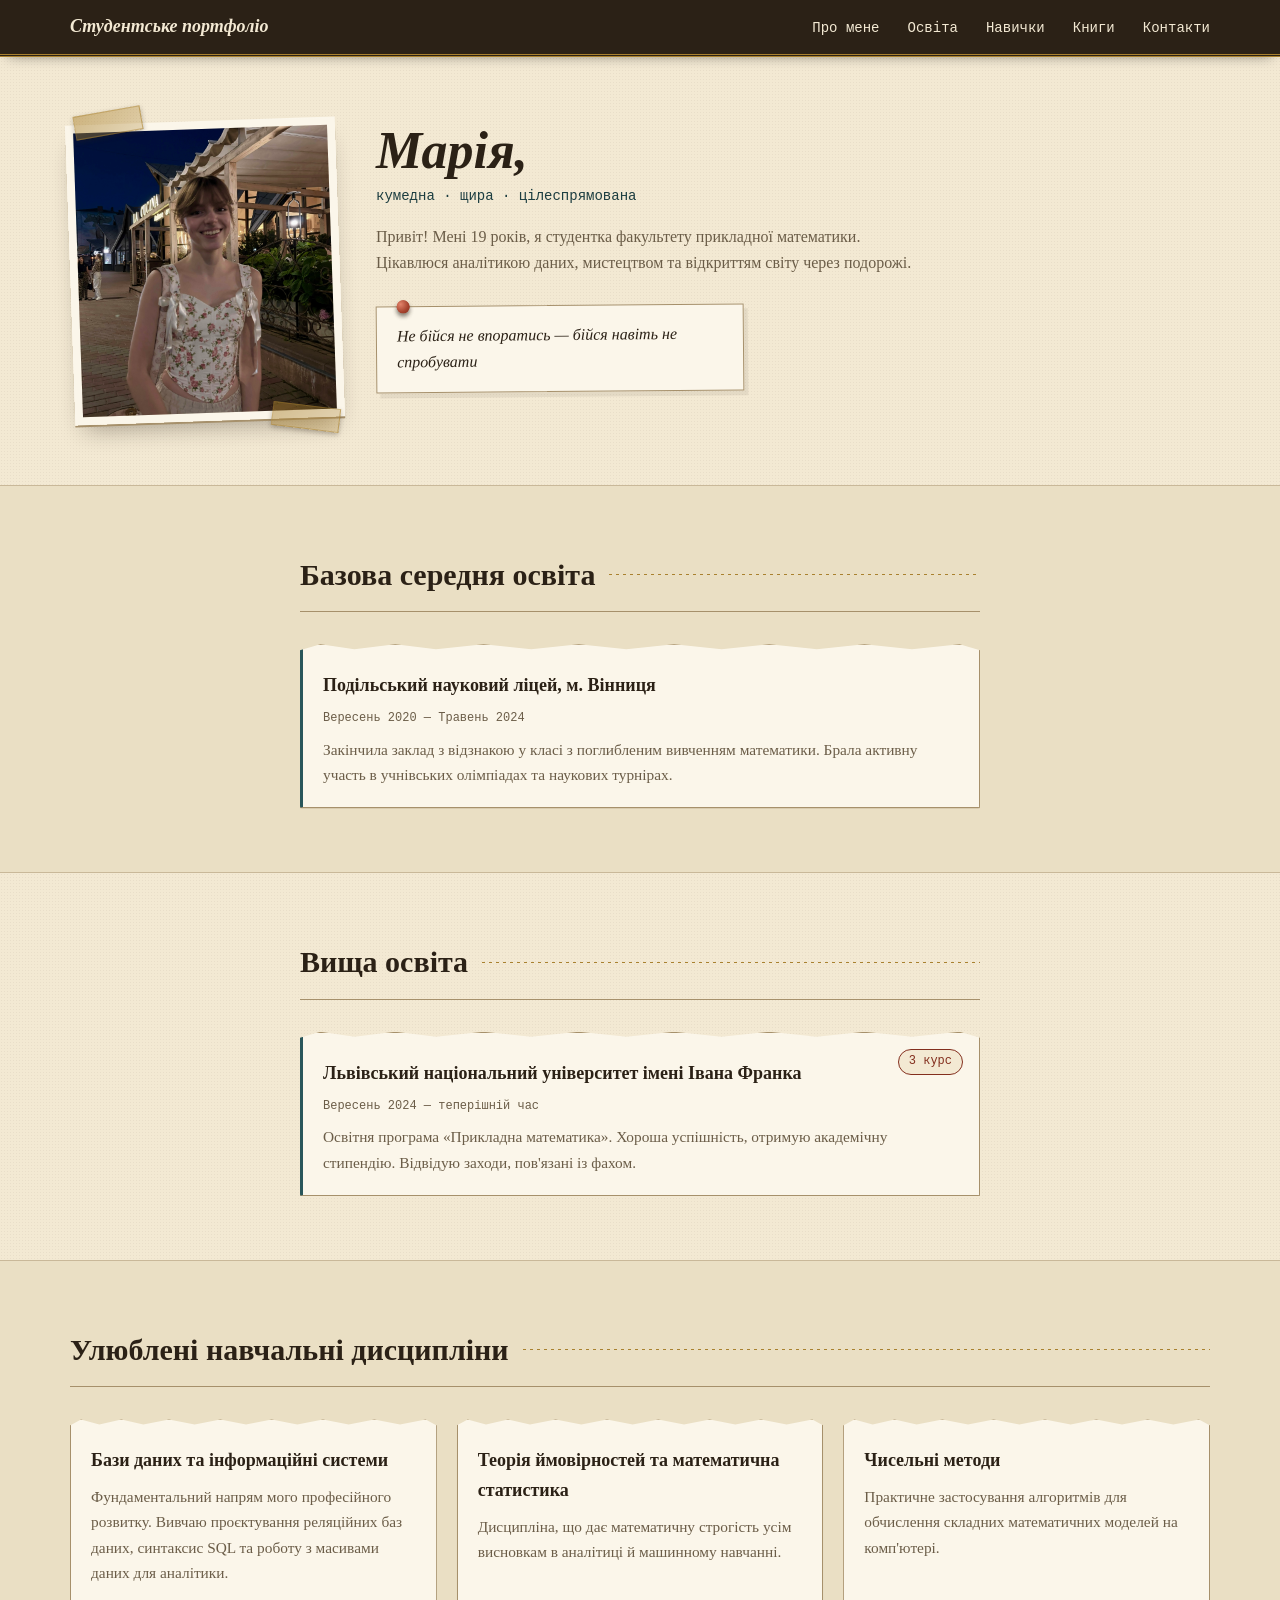
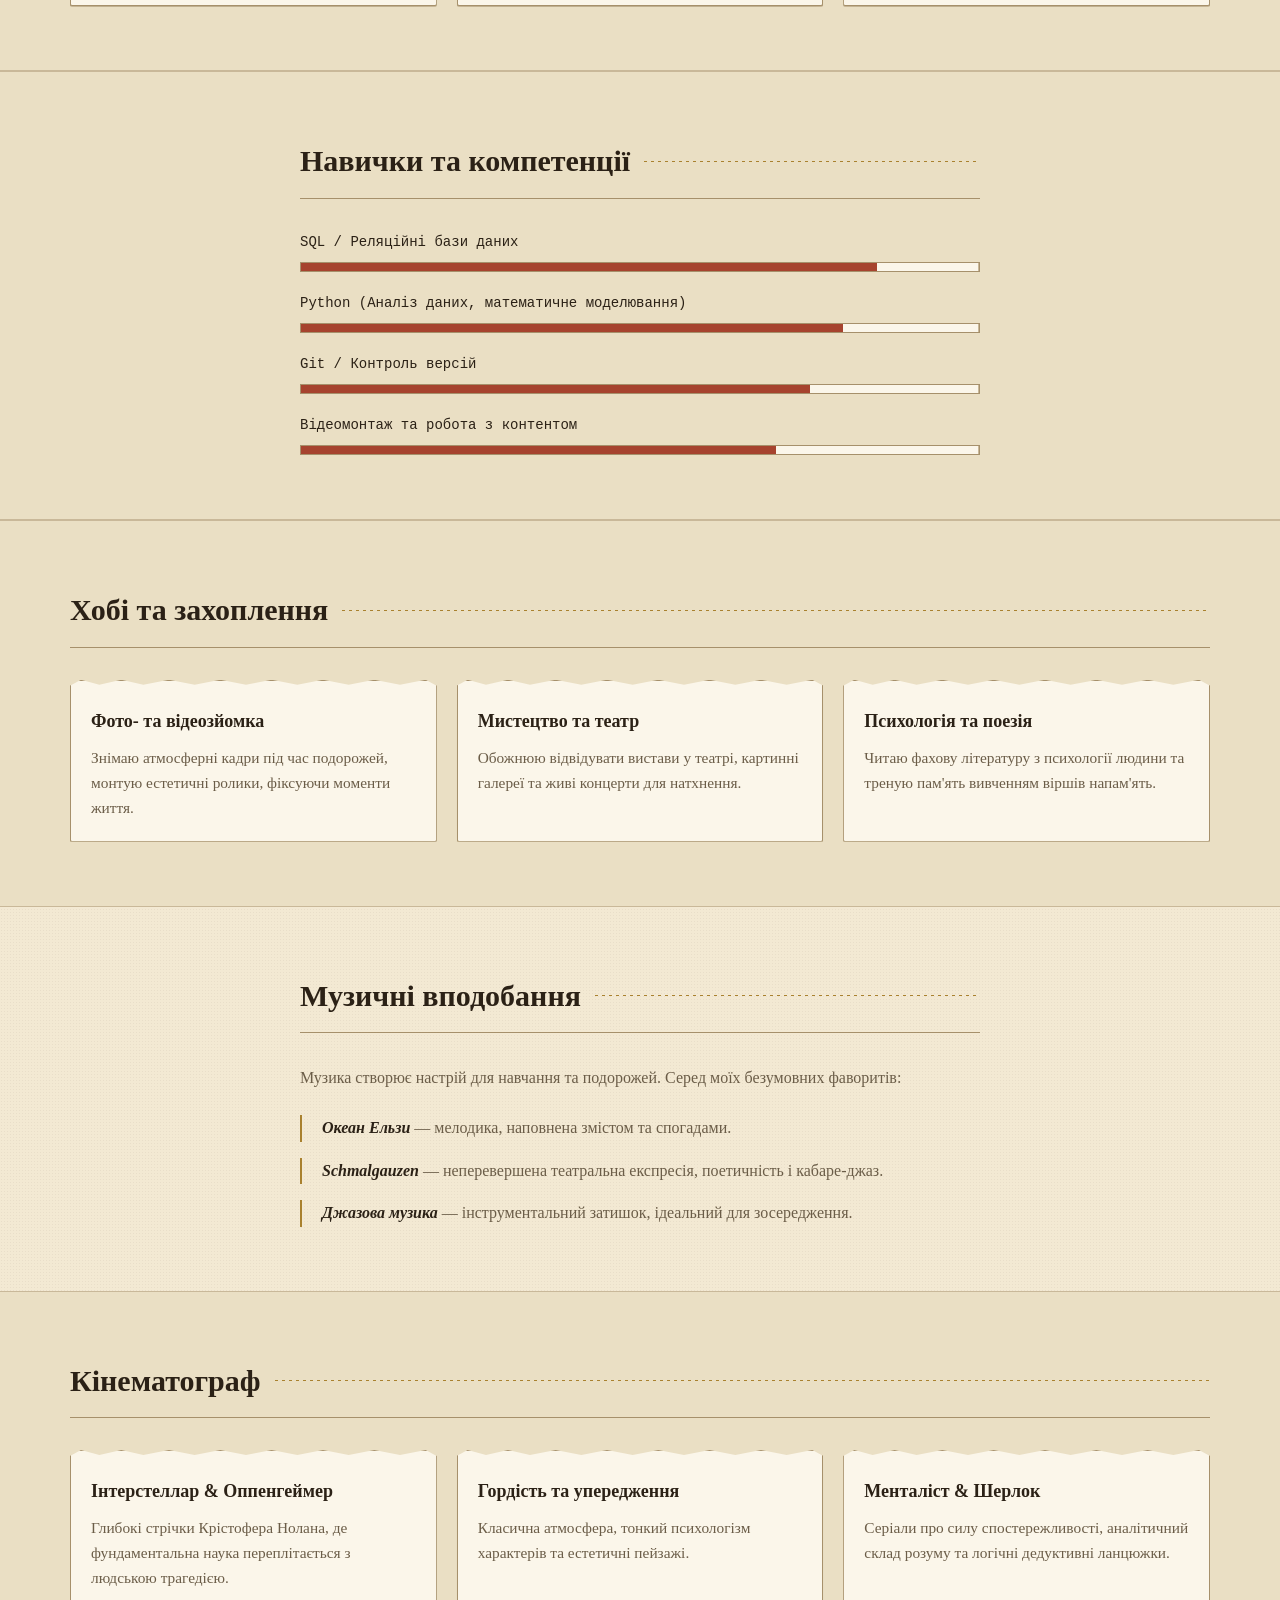
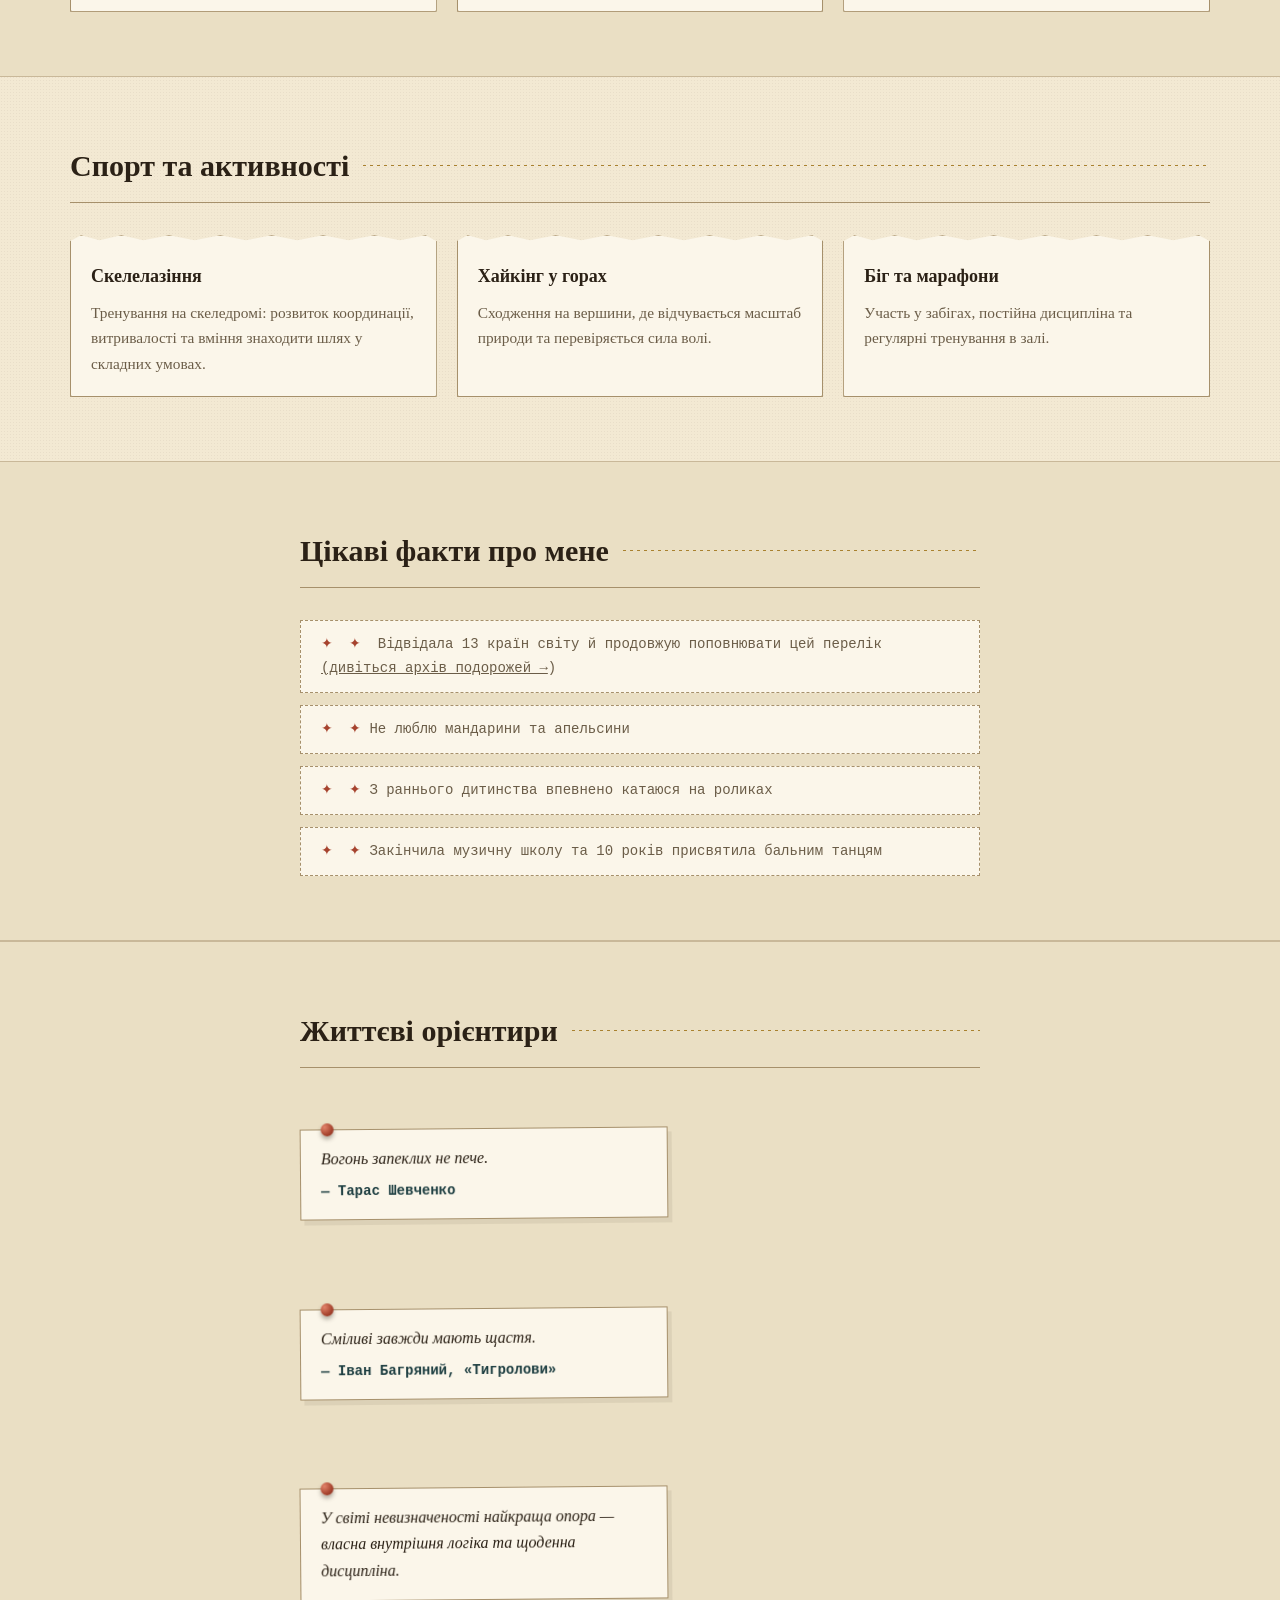
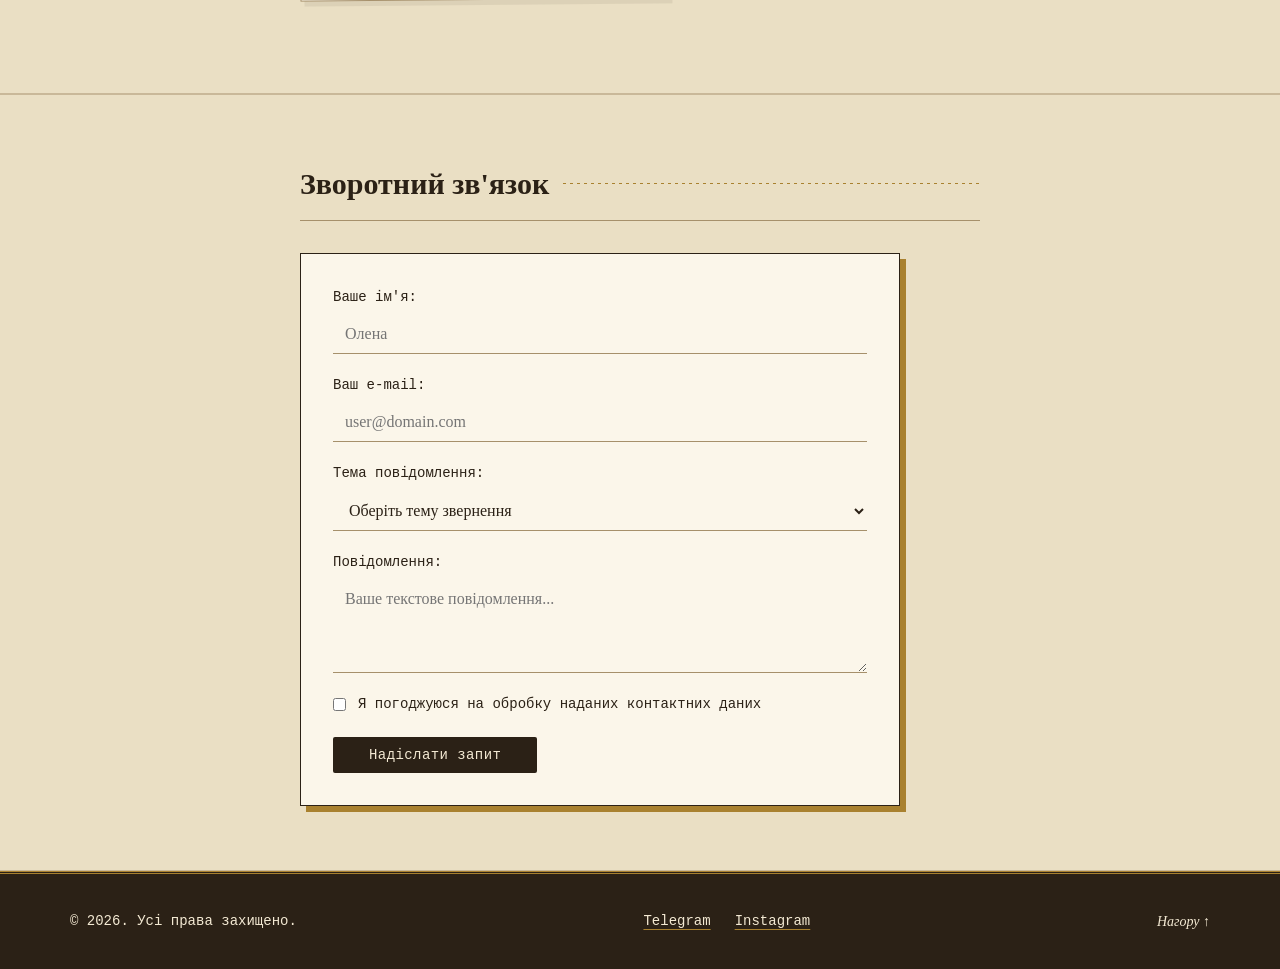
==== index.html @ 454cc8e1 "Creating another part-site of main site" ====
<!DOCTYPE html>
<html lang="uk">
<head>
  <meta charset="UTF-8" />
  <meta name="viewport" content="width=device-width, initial-scale=1.0" />
  <title>Марія — Студентське портфоліо</title>
  <meta
          name="description"
          content="Персональне студентське портфоліо: освіта, навички, захоплення та світогляд. Прикладна математика, аналітика даних, подорожі."
  />

  <link rel="icon" href="img/favicon.ico" type="image/x-icon" />


  <meta property="og:title" content="Марія — Студентське портфоліо" />
  <meta property="og:description" content="Персональне портфоліо: прикладна математика, аналітика даних, досягнення та інтереси." />
  <meta property="og:image" content="https://miarx.github.io/img/IMG_9785.jpg" />
  <meta property="og:type" content="website" />

  <link rel="preconnect" href="https://fonts.googleapis.com" />
  <link rel="preconnect" href="https://fonts.gstatic.com" crossorigin />
  <link
          href="https://fonts.googleapis.com/css2?family=Playfair+Display:ital,wght@0,600;0,700;1,600;1,700&family=PT+Serif:ital,wght@0,400;0,700;1,400&family=PT+Mono&display=swap&subset=cyrillic,latin"
          re="stylesheet"
  />

  <link rel="stylesheet" href="css/style.css" />
</head>
<body>
<a href="#main" class="skip-link">Перейти до основного вмісту</a>

<header class="site-header">
  <div class="wrap">
    <a href="#about" class="brand" aria-label="Головна сторінка">Студентське портфоліо</a>

    <nav class="nav" aria-label="Головна навігація">
      <ul class="nav-list">
        <li><a href="#about" data-nav>Про мене</a></li>
        <li><a href="#education-lyceum" data-nav>Освіта</a></li>
        <li><a href="#skills" data-nav>Навички</a></li>
        <li><a href="books.html">Книги</a></li>
        <li><a href="#contact" data-nav>Контакти</a></li>
      </ul>

      <details class="mobile-menu">
        <summary class="nav-toggle">Зміст ☰</summary>
        <ul class="nav-mobile">
          <li><a href="#about">Про мене</a></li>
          <li><a href="#education-lyceum">Освіта</a></li>
          <li><a href="#skills">Навички</a></li>
          <li><a href="books.html">Книги</a></li>
          <li><a href="travel.html">Подорожі</a></li>
          <li><a href="#contact">Контакти</a></li>
        </ul>
      </details>
    </nav>
  </div>
</header>

<main id="main">
  <section id="about" class="section about">
    <div class="wrap animated-entry">
      <div class="photo-col">
        <div class="photo-frame">
          <span class="tape tape-tl" aria-hidden="true"></span>
          <span class="tape tape-br" aria-hidden="true"></span>
          <picture>
            <source media="(min-width: 1200px)" srcset="img/IMG_9785.jpg" />
            <source media="(min-width: 768px)" srcset="img/IMG_9785.jpg" />
            <img src="img/IMG_9785.jpg" alt="Портретне фото студентки Марії" width="300" height="300" loading="lazy" />
          </picture>
        </div>
      </div>

      <div class="about-body">
        <h1 class="about-name">Марія,</h1>
        <p class="about-sub">кумедна · щира · цілеспрямована</p>
        <p class="about-lede">
          Привіт! Мені 19 років, я студентка факультету прикладної математики. Цікавлюся
          аналітикою даних, мистецтвом та відкриттям світу через подорожі.
        </p>

        <blockquote class="quote">
          <span class="pin" aria-hidden="true"></span>
          <p>Не бійся не впоратись — бійся навіть не спробувати</p>
        </blockquote>

      </div>
    </div>
  </section>

  <section id="education-lyceum" class="section alt">
    <div class="wrap narrow">
      <h2 class="section-title"><span>Базова середня освіта</span></h2>
      <article class="card accent">
        <h3>Подільський науковий ліцей, м. Вінниця</h3>
        <p class="meta">
          <time datetime="2020-09">Вересень 2020</time> — <time datetime="2024-05">Травень 2024</time>
        </p>
        <p class="body">
          Закінчила заклад з відзнакою у класі з поглибленим вивченням математики. Брала
          активну участь в учнівських олімпіадах та наукових турнірах.
        </p>
      </article>
    </div>
  </section>


  <section id="education-university" class="section">
    <div class="wrap narrow">
      <h2 class="section-title"><span>Вища освіта</span></h2>
      <article class="card accent">
        <span class="badge">3 курс</span>
        <h3>Львівський національний університет імені Івана Франка</h3>
        <p class="meta">
          <time datetime="2024-09">Вересень 2024</time> — теперішній час
        </p>
        <p class="body">
          Освітня програма «Прикладна математика». Хороша успішність, отримую
          академічну стипендію. Відвідую заходи, пов'язані із фахом.
        </p>
      </article>
    </div>
  </section>


  <section id="courses" class="section alt">
    <div class="wrap">
      <h2 class="section-title"><span>Улюблені навчальні дисципліни</span></h2>
      <div class="grid three">
        <article class="card">
          <h3>Бази даних та інформаційні системи</h3>
          <p class="body">
            Фундаментальний напрям мого професійного розвитку. Вивчаю проєктування реляційних
            баз даних, синтаксис SQL та роботу з масивами даних для аналітики.
          </p>
        </article>
        <article class="card">
          <h3>Теорія ймовірностей та математична статистика</h3>
          <p class="body">
            Дисципліна, що дає математичну строгість усім висновкам в аналітиці й машинному
            навчанні.
          </p>
        </article>
        <article class="card">
          <h3>Чисельні методи</h3>
          <p class="body">
            Практичне застосування алгоритмів для обчислення складних математичних моделей на
            комп'ютері.
          </p>
        </article>
      </div>
    </div>
  </section>


  <section id="skills" class="section alt">
    <div class="wrap narrow">
      <h2 class="section-title"><span>Навички та компетенції</span></h2>
      <ul class="skills-list">
        <li>
          <div class="skill-label">SQL / Реляційні бази даних</div>
          <div
                  class="skill-track"
                  role="progressbar"
                  aria-valuenow="85"
                  aria-valuemin="0"
                  aria-valuemax="100"
                  aria-label="SQL / Реляційні бази даних"
          >
            <div class="skill-fill skill-85"></div>
          </div>
        </li>

        <li>
          <div class="skill-label">Python (Аналіз даних, математичне моделювання)</div>
          <div
                  class="skill-track"
                  role="progressbar"
                  aria-valuenow="80"
                  aria-valuemin="0"
                  aria-valuemax="100"
                  aria-label="Python"
          >
            <div class="skill-fill skill-80"></div>
          </div>
        </li>

        <li>
          <div class="skill-label">Git / Контроль версій</div>
          <div
                  class="skill-track"
                  role="progressbar"
                  aria-valuenow="75"
                  aria-valuemin="0"
                  aria-valuemax="100"
                  aria-label="Git"
          >
            <div class="skill-fill skill-75"></div>
          </div>
        </li>

        <li>
          <div class="skill-label">Відеомонтаж та робота з контентом</div>
          <div
                  class="skill-track"
                  role="progressbar"
                  aria-valuenow="70"
                  aria-valuemin="0"
                  aria-valuemax="100"
                  aria-label="Відеомонтаж"
          >
            <div class="skill-fill skill-70"></div>
          </div>
        </li>
      </ul>
    </div>
  </section>


  <section id="hobbies" class="section alt">
    <div class="wrap">
      <h2 class="section-title"><span>Хобі та захоплення</span></h2>
      <div class="grid three">
        <article class="card">
          <h3>Фото- та відеозйомка</h3>
          <p class="body">
            Знімаю атмосферні кадри під час подорожей, монтую естетичні ролики, фіксуючи
            моменти життя.
          </p>
        </article>
        <article class="card">
          <h3>Мистецтво та театр</h3>
          <p class="body">
            Обожнюю відвідувати вистави у театрі, картинні галереї та живі концерти для
            натхнення.
          </p>
        </article>
        <article class="card">
          <h3>Психологія та поезія</h3>
          <p class="body">
            Читаю фахову літературу з психології людини та треную пам'ять вивченням віршів
            напам'ять.
          </p>
        </article>
      </div>
    </div>
  </section>


  <section id="music" class="section">
    <div class="wrap narrow">
      <h2 class="section-title"><span>Музичні вподобання</span></h2>
      <p class="lede">
        Музика створює настрій для навчання та подорожей. Серед моїх безумовних фаворитів:
      </p>
      <ul class="music-list">
        <li><strong>Океан Ельзи</strong> — мелодика, наповнена змістом та спогадами.</li>
        <li>
          <strong>Schmalgauzen</strong> — неперевершена театральна експресія, поетичність і
          кабаре-джаз.
        </li>
        <li><strong>Джазова музика</strong> — інструментальний затишок, ідеальний для зосередження.</li>
      </ul>
    </div>
  </section>


  <section id="media" class="section alt">
    <div class="wrap">
      <h2 class="section-title"><span>Кінематограф</span></h2>
      <div class="grid three">
        <article class="card">
          <h3>Інтерстеллар &amp; Оппенгеймер</h3>
          <p class="body">
            Глибокі стрічки Крістофера Нолана, де фундаментальна наука переплітається з
            людською трагедією.
          </p>
        </article>
        <article class="card">
          <h3>Гордість та упередження</h3>
          <p class="body">Класична атмосфера, тонкий психологізм характерів та естетичні пейзажі.</p>
        </article>
        <article class="card">
          <h3>Менталіст &amp; Шерлок</h3>
          <p class="body">
            Серіали про силу спостережливості, аналітичний склад розуму та логічні дедуктивні
            ланцюжки.
          </p>
        </article>
      </div>
    </div>
  </section>


  <section id="sports" class="section">
    <div class="wrap">
      <h2 class="section-title"><span>Спорт та активності</span></h2>
      <div class="grid three">
        <article class="card">
          <h3>Скелелазіння</h3>
          <p class="body">
            Тренування на скеледромі: розвиток координації, витривалості та вміння знаходити
            шлях у складних умовах.
          </p>
        </article>
        <article class="card">
          <h3>Хайкінг у горах</h3>
          <p class="body">
            Сходження на вершини, де відчувається масштаб природи та перевіряється сила волі.
          </p>
        </article>
        <article class="card">
          <h3>Біг та марафони</h3>
          <p class="body">Участь у забігах, постійна дисципліна та регулярні тренування в залі.</p>
        </article>
      </div>
    </div>
  </section>



  <section id="facts" class="section">
    <div class="wrap narrow">
      <h2 class="section-title"><span>Цікаві факти про мене</span></h2>
      <ul class="facts-list">
        <li>
          <span class="mark">✦</span>
          <span>Відвідала 13 країн світу й продовжую поповнювати цей перелік <a href="travel.html" class="link-inline"> <br>
            (дивіться архів подорожей →</a>)</span>
        </li>
        <li><span class="mark">✦</span><span>Не люблю мандарини та апельсини</span></li>
        <li><span class="mark">✦</span><span>З раннього дитинства впевнено катаюся на роликах</span></li>
        <li><span class="mark">✦</span><span>Закінчила музичну школу та 10 років присвятила бальним танцям</span></li>
      </ul>
    </div>
  </section>


  <section id="quotes" class="section alt">
    <div class="wrap narrow">
      <h2 class="section-title"><span>Життєві орієнтири</span></h2>
      <div class="quotes-stack">
        <blockquote class="quote">
          <p>Вогонь запеклих не пече.</p>
          <cite>— Тарас Шевченко</cite>
        </blockquote>
        <blockquote class="quote right">
          <p>Сміливі завжди мають щастя.</p>
          <cite>— Іван Багряний, «Тигролови»</cite>
        </blockquote>
        <blockquote class="quote right">
          <p>У світі невизначеності найкраща опора — власна внутрішня логіка та щоденна дисципліна.</p>
        </blockquote>
      </div>
    </div>
  </section>


  <section id="contact" class="section">
    <div class="wrap narrow">
      <h2 class="section-title"><span>Зворотний зв'язок</span></h2>
      <form class="contact-form" action="#" method="get">
        <div class="field">
          <label for="name">Ваше ім'я:</label>
          <input type="text" id="name" name="name" required minlength="2" pattern="^[A-Za-zА-Яа-яІіЇїЄєҐґ\s'-]+$" placeholder="Олена" />
        </div>

        <div class="field">
          <label for="email">Ваш e-mail:</label>
          <input type="email" id="email" name="email" required placeholder="user@domain.com" />
        </div>

        <div class="field">
          <label for="topic">Тема повідомлення:</label>
          <select id="topic" name="topic" required>
            <option value="" disabled selected>Оберіть тему звернення</option>
            <option value="study">Навчання та проєкти</option>
            <option value="collab">Співпраця / Аналітика</option>
            <option value="other">Інше питання</option>
          </select>
        </div>

        <div class="field">
          <label for="message">Повідомлення:</label>
          <textarea id="message" name="message" rows="4" required minlength="10" placeholder="Ваше текстове повідомлення..."></textarea>
        </div>

        <div class="consent">
          <input type="checkbox" id="consent" name="consent" required />
          <label for="consent">Я погоджуюся на обробку наданих контактних даних</label>
        </div>

        <button type="submit" class="submit-btn">Надіслати запит</button>
      </form>
    </div>
  </section>
</main>

<footer class="site-footer">
  <div class="wrap">
    <p>&copy; 2026. Усі права захищено.</p>
    <ul>
      <li><a href="https://t.me/miarxxx" target="_blank" rel="noopener noreferrer" aria-label="Telegram профіль">Telegram</a></li>
      <li><a href="https://instagram.com" target="_blank" rel="noopener noreferrer" aria-label="Instagram профіль">Instagram</a></li>
    </ul>
    <a href="#about" class="footer-top">Нагору ↑</a>
  </div>
</footer>
</body>
</html>
---- css/style.css ----
:root {
    color-scheme: light;
    --paper: #f3e9d3;
    --paper-alt: #eadfc4;
    --surface: #fbf6ea;
    --ink: #2b2116;
    --ink-muted: #6b5d48;
    --rust: #a6432e;
    --rust-dark: #832f1e;
    --teal: #29565a;
    --teal-dark: #1c3d40;
    --gold: #a9812f;
    --line: #c9b899;
    --line-strong: #a6906b;

    --font-display: 'Playfair Display', Georgia, serif;
    --font-serif: 'PT Serif', Georgia, serif;
    --font-mono: 'PT Mono', 'Courier New', monospace;

    --wrap: 1180px;
    --wrap-narrow: 720px;
}

@media (prefers-color-scheme: dark) {
    :root:not(.light) {
        color-scheme: dark;
        --paper: #221a12;
        --paper-alt: #1a140d;
        --surface: #2b2116;
        --ink: #f1e7d2;
        --ink-muted: #c9b899;
        --rust: #e07856;
        --rust-dark: #f2a184;
        --teal: #5fa3a8;
        --teal-dark: #86c2c6;
        --gold: #d8b86a;
        --line: #4a3d29;
        --line-strong: #6b5a3c;
    }
}


*,
*::before,
*::after {
    box-sizing: border-box;
    margin: 0;
    padding: 0;
}

html {
    scroll-behavior: smooth;
}

body {
    background-color: var(--paper);
    color: var(--ink);
    font-family: var(--font-serif);
    line-height: 1.65;
    -webkit-font-smoothing: antialiased;
    background-image: radial-gradient(rgba(43, 33, 22, 0.05) 0.6px, transparent 0.6px);
    background-size: 3px 3px;
    min-height: 100vh;
    display: flex;
    flex-direction: column;
}

::selection {
    background: var(--gold);
    color: var(--paper);
}

:focus-visible {
    outline: 2px solid var(--teal);
    outline-offset: 3px;
}

a {
    color: inherit;
}

img {
    display: block;
    max-width: 100%;
}

.wrap,
.container {
    width: 100%;
    max-width: var(--wrap);
    margin-inline: auto;
    padding-inline: 20px;
}

.wrap.narrow {
    max-width: var(--wrap-narrow);
}


.skip-link {
    position: absolute;
    left: -9999px;
    top: 16px;
    z-index: 1000;
    background: var(--ink);
    color: var(--paper);
    padding: 8px 20px;
    border-radius: 2px;
    font-family: var(--font-mono);
    font-weight: 700;
}
.skip-link:focus {
    left: 16px;
}


.site-header,
.header {
    position: sticky;
    top: 0;
    z-index: 50;
    border-bottom: 3px double var(--gold);
    background: var(--ink);
    box-shadow: 0 6px 14px -8px rgba(0, 0, 0, 0.5);
}

.site-header .wrap,
.header__inner {
    display: flex;
    align-items: center;
    justify-content: space-between;
    padding-block: 12px;
}

.brand,
.header__logo {
    font-family: var(--font-display);
    font-size: 1.125rem;
    font-weight: 700;
    font-style: italic;
    color: var(--paper);
    text-decoration: none;
    transition: color 0.2s;
}
.brand:hover,
.header__logo:hover {
    color: var(--gold);
}

.nav {
    position: relative;
}

.nav-list,
.nav__list {
    display: none;
    align-items: center;
    gap: 28px;
    list-style: none;
}

.nav-list a,
.nav__link {
    border-bottom: 1px solid transparent;
    padding-bottom: 2px;
    font-family: var(--font-mono);
    font-size: 0.875rem;
    color: var(--paper);
    text-decoration: none;
    transition: color 0.2s, border-color 0.2s;
}
.nav-list a:hover,
.nav-list a:focus,
.nav__link:hover,
.nav__link:focus {
    border-color: var(--gold);
}
.nav-list a.active,
.nav__link--active {
    border-color: var(--gold);
    color: var(--gold);
}

.nav-toggle,
.nav__summary {
    display: inline-block;
    border: 1px solid var(--gold);
    background: transparent;
    color: var(--paper);
    padding: 6px 12px;
    border-radius: 2px;
    font-family: var(--font-mono);
    font-size: 0.875rem;
    cursor: pointer;
    list-style: none;
    transition: background 0.2s, color 0.2s;
}
.nav__summary::-webkit-details-marker {
    display: none;
}
.nav-toggle:hover,
.nav__summary:hover,
.nav-toggle:focus,
.nav__summary:focus {
    background: var(--gold);
    color: var(--ink);
}
.mobile-menu {
    position: relative;
}

.mobile-menu summary {
    cursor: pointer;
}

.mobile-menu summary::-webkit-details-marker {
    display: none;
}

.nav-mobile {
    position: absolute;
    right: 0;
    top: calc(100% + 10px);

    display: flex;
    flex-direction: column;
    gap: 2px;

    min-width: 210px;

    border: 1px solid var(--ink);
    background: var(--surface);

    padding: 12px;

    box-shadow: 4px 4px 0 var(--gold);
    list-style: none;
}

.nav-mobile a {
    display: block;
    padding: 6px 8px;

    font-family: var(--font-mono);
    font-size: 0.875rem;

    color: var(--ink);
    text-decoration: none;

    transition: background 0.2s;
}

.nav-mobile a:hover,
.nav-mobile a:focus {
    background-color: var(--paper-alt);
}
}
.nav-mobile-link {
    display: block;
    padding: 6px 8px;
    font-family: var(--font-mono);
    font-size: 0.875rem;
    color: var(--ink);
    text-decoration: none;
    transition: background 0.2s;
}
.nav-mobile a:hover,
.nav-mobile a:focus,
.nav-mobile-link:hover,
.nav-mobile-link:focus {
    background-color: var(--paper-alt);
}
.nav-mobile a.active,
.nav-mobile-link.active {
    font-weight: 700;
    color: var(--rust-dark);
}

@media (min-width: 1024px) {
    .nav-list {
        display: flex;
    }

    .mobile-menu {
        display: none;
    }
}


main {
    flex: 1;
}

.section {
    scroll-margin-top: 80px;
    padding-block: 48px;
}
@media (min-width: 768px) {
    .section {
        padding-block: 64px;
    }
}

.section.alt,
main > .section:nth-of-type(even) {
    border-block: 1px solid var(--line);
    background: var(--paper-alt);
}

.section-title,
.section__title {
    display: flex;
    align-items: center;
    gap: 12px;
    margin-bottom: 32px;
    padding-bottom: 12px;
    border-bottom: 1px solid var(--line-strong);
    font-family: var(--font-display);
    font-size: 1.5rem;
    font-weight: 600;
    color: var(--ink);
}
@media (min-width: 768px) {
    .section-title,
    .section__title {
        font-size: 1.875rem;
    }
}
.section-title::after,
.section__title::after {
    content: '';
    flex: 1;
    align-self: center;
    height: 3px;
    background: radial-gradient(var(--gold) 1px, transparent 1.4px);
    background-size: 7px 3px;
    background-repeat: repeat-x;
}


.about .wrap,
.about-layout {
    display: flex;
    flex-direction: column;
    align-items: center;
    gap: 28px;
}

@media (min-width: 768px) {
    .about .wrap,
    .about-layout {
        flex-direction: row;
        align-items: center;
        gap: 36px;
    }
}

.animated-entry {
    animation: fadeIn 0.7s ease-out both;
}
@keyframes fadeIn {
    from {
        opacity: 0;
        transform: translateY(10px);
    }
    to {
        opacity: 1;
        transform: translateY(0);
    }
}

.photo-col,
.about-layout__media {
    flex: 0 0 auto;
    display: flex;
    justify-content: center;
    padding: 0;
}

.avatar-img {
    width: 100%;
    max-width: 270px;
    aspect-ratio: 1 / 1;
    object-fit: cover;
    border-radius: 12px;
    border: 2px solid var(--ink);
    box-shadow: 8px 8px 0 var(--gold);
    transition: transform 0.25s ease, box-shadow 0.25s ease;
}

.avatar-img:hover {
    transform: translate(-3px, -3px);
    box-shadow: 12px 12px 0 var(--gold);
}

.photo-frame {
    position: relative;
    display: inline-block;
    width: 100%;
    max-width: 270px;
}
.photo-frame img {
    aspect-ratio: 1 / 1;
    width: 100%;
    object-fit: cover;
    transform: rotate(-2deg);
    border: 8px solid var(--surface);
    box-shadow: 0 2px 0 var(--line-strong), 0 14px 24px -10px rgba(43, 33, 22, 0.4);
}

.tape {
    position: absolute;
    z-index: 10;
    height: 24px;
    width: 68px;
    border: 1px solid rgba(169, 129, 47, 0.45);
    background: linear-gradient(135deg, rgba(169, 129, 47, 0.5), rgba(169, 129, 47, 0.28));
    box-shadow: 0 2px 5px rgba(43, 33, 22, 0.3);
}
.tape-tl {
    top: -10px;
    left: 4px;
    transform: rotate(-10deg);
}
.tape-br {
    bottom: -8px;
    right: 0;
    transform: rotate(7deg);
}

.stamp {
    position: absolute;
    bottom: -20px;
    right: -20px;
    z-index: 20;
    display: flex;
    align-items: center;
    justify-content: center;
    height: 78px;
    width: 78px;
    transform: rotate(9deg);
    border: 2px dashed var(--rust);
    border-radius: 50%;
    background: var(--paper);
    padding: 6px;
    text-align: center;
    font-family: var(--font-mono);
    font-size: 0.62rem;
    line-height: 1.2;
    color: var(--rust-dark);
}

.about-body,
.about-layout__content {
    flex: 1;
}

.dossier-tag {
    display: inline-block;
    margin-bottom: 12px;
    border: 1px solid var(--line-strong);
    background: var(--surface);
    padding: 2px 10px;
    font-family: var(--font-mono);
    font-size: 0.75rem;
    color: var(--ink-muted);
}

.about-name,
.about-layout__content h1 {
    margin-bottom: 6px;
    font-family: var(--font-display);
    font-size: 2.25rem;
    font-weight: 700;
    font-style: italic;
    line-height: 1.1;
    color: var(--ink);
}
@media (min-width: 768px) {
    .about-name,
    .about-layout__content h1 {
        font-size: 3.25rem;
    }
}

.about-sub {
    margin-bottom: 16px;
    font-family: var(--font-mono);
    font-size: 0.875rem;
    color: var(--teal-dark);
}

.about-lede,
.about-layout__content p {
    max-width: 68ch;
    color: var(--ink-muted);
}

/* Цитата */
.quote {
    position: relative;
    max-width: 46ch;
    margin-block: 28px;
    transform: rotate(-0.5deg);
    border: 1px solid var(--line-strong);
    background: var(--surface);
    padding: 16px 20px;
    font-style: italic;
    box-shadow: 4px 5px 0 rgba(43, 33, 22, 0.07);
}
.quote p {
    font-weight: 500;
    color: var(--ink);
}
.quote cite {
    display: block;
    margin-top: 8px;
    font-family: var(--font-mono);
    font-size: 0.875rem;
    font-style: normal;
    font-weight: 600;
    color: var(--teal-dark);
}

.quote .pin,
.quote::before {
    content: "";
    position: absolute;
    top: -7px;
    left: 20px;
    z-index: 10;
    height: 13px;
    width: 13px;
    border-radius: 50%;
    background: radial-gradient(circle at 30% 30%, #e2836a, var(--rust) 60%, var(--rust-dark));
    box-shadow: 0 3px 4px rgba(43, 33, 22, 0.35);
}

.contacts,
.contacts-compact {
    margin-top: 20px;
    display: flex;
    flex-direction: column;
    gap: 6px;
    border-top: 1px solid var(--line);
    padding-top: 14px;
    font-family: var(--font-mono);
    font-size: 0.875rem;
    font-style: normal;
    color: var(--ink-muted);
}
.contacts a,
.contacts-compact a {
    color: var(--teal-dark);
    text-decoration: none;
}
.contacts a:hover,
.contacts a:focus,
.contacts-compact a:hover,
.contacts-compact a:focus {
    text-decoration: underline;
}


.grid,
.card-grid {
    display: grid;
    grid-template-columns: 1fr;
    gap: 20px;
}
@media (min-width: 768px) {
    .grid,
    .card-grid {
        grid-template-columns: repeat(2, 1fr);
    }
}
@media (min-width: 1024px) {
    .grid.three,
    .card-grid {
        grid-template-columns: repeat(3, 1fr);
    }
}

.card {
    position: relative;
    border-radius: 2px;
    border: 1px solid var(--line-strong);
    background: var(--surface);
    padding: 20px;
    padding-top: 26px;
    box-shadow: 0 1px 0 var(--line-strong), 0 10px 18px -12px rgba(43, 33, 22, 0.35);
    transition: transform 0.3s;
    clip-path: polygon(
            0 6px, 3% 0, 8% 5px, 14% 0, 20% 5px, 27% 0, 34% 5px, 41% 0, 48% 5px,
            55% 0, 62% 5px, 69% 0, 76% 5px, 83% 0, 90% 5px, 97% 0, 100% 6px,
            100% 100%, 0 100%
    );
}
.card:hover {
    transform: translateY(-4px);
}
.card.accent,
#education-lyceum .card,
#education-university .card {
    border-left: 3px solid var(--teal);
}
.card h3 {
    margin-bottom: 8px;
    font-family: var(--font-display);
    font-size: 1.125rem;
    font-weight: 700;
    color: var(--ink);
}
.card .meta {
    margin-bottom: 8px;
    font-family: var(--font-mono);
    font-size: 0.75rem;
    color: var(--ink-muted);
}
.card p.body,
.card p {
    font-size: 0.96rem;
    color: var(--ink-muted);
}
.card .badge,
.card__badge {
    position: absolute;
    right: 16px;
    top: 16px;
    border: 1px solid var(--rust-dark);
    border-radius: 999px;
    background: var(--paper);
    padding: 2px 10px;
    font-family: var(--font-mono);
    font-size: 0.75rem;
    color: var(--rust-dark);
}


.table {
    width: 100%;
    border-collapse: collapse;
    text-align: left;
    font-size: 0.95rem;
}

.table caption {
    padding: 10px;
    font-family: var(--font-mono);
    font-size: 0.85rem;
    color: var(--ink-muted);
}

.table th,
.table td {
    padding: 10px 14px;
    border-bottom: 1px solid var(--line);
}

.table thead th {
    background: var(--ink);
    color: var(--paper);
    font-family: var(--font-mono);
    font-weight: 600;
    font-size: 0.85rem;
}

.table tbody tr:hover {
    background-color: var(--paper-alt);
}

.lede {
    margin-bottom: 24px;
    color: var(--ink-muted);
}
.music-list,
#music ul {
    display: flex;
    flex-direction: column;
    gap: 16px;
    list-style: none;
}
.music-list li,
#music li {
    border-left: 2px solid var(--gold);
    padding-left: 20px;
    color: var(--ink-muted);
}
.music-list strong,
#music strong {
    font-family: var(--font-display);
    font-style: italic;
    color: var(--ink);
}

.skills-list,
.skill-list {
    display: flex;
    flex-direction: column;
    gap: 20px;
    list-style: none;
}
.skill-label,
.skill-list__label {
    font-family: var(--font-mono);
    font-size: 0.875rem;
    color: var(--ink);
}
.skill-track,
.skill-list__bar {
    position: relative;
    margin-top: 8px;
    height: 10px;
    overflow: hidden;
    border: 1px solid var(--line-strong);
    background-color: var(--surface);
    background-image: repeating-linear-gradient(
            90deg,
            transparent,
            transparent 9.9%,
            var(--line) 9.9%,
            var(--line) 10%
    );
}
.skill-fill,
.skill-list__progress {
    height: 100%;
    background: var(--rust);
}

.skill-85 {
    width: 85%;
}

.skill-80 {
    width: 80%;
}

.skill-75 {
    width: 75%;
}

.skill-70 {
    width: 70%;
}

.facts-list,
#facts ul {
    display: flex;
    flex-direction: column;
    gap: 12px;
    list-style: none;
}
.facts-list li,
#facts li {
    border: 1px dashed var(--line-strong);
    background: var(--surface);
    padding: 12px 20px;
    font-family: var(--font-mono);
    font-size: 0.875rem;
    color: var(--ink-muted);
}
.facts-list .mark,
#facts li::before {
    content: "✦ ";
    margin-right: 8px;
    color: var(--rust);
}


.quotes-stack {
    display: flex;
    flex-direction: column;
    gap: 32px;
}
#quotes cite {
    color: var(--teal-dark);
    font-weight: 600;
}


.contact-form,
.form {
    display: flex;
    flex-direction: column;
    gap: 20px;
    max-width: 600px;
    border: 1px solid var(--ink);
    background: var(--surface);
    padding: 32px;
    box-shadow: 6px 6px 0 var(--gold);
}
.field,
.form__group {
    display: flex;
    flex-direction: column;
    gap: 6px;
}
.field label,
.form__group label {
    font-family: var(--font-mono);
    font-size: 0.875rem;
    color: var(--ink);
}
.field input,
.field select,
.field textarea,
.form__input,
.form__select,
.form__textarea {
    border: 0;
    border-bottom: 1.5px solid var(--line-strong);
    background: transparent;
    padding: 10px 12px;
    font-family: var(--font-serif);
    font-size: 1rem;
    color: var(--ink);
    outline: none;
    transition: border-color 0.2s;
}
.field textarea,
.form__textarea {
    resize: vertical;
}
.field input:focus,
.field select:focus,
.field textarea:focus,
.form__input:focus,
.form__select:focus,
.form__textarea:focus {
    border-color: var(--rust);
}
.consent,
.form__checkbox {
    display: flex;
    align-items: center;
    gap: 12px;
}
.consent input,
.form__checkbox input {
    accent-color: var(--rust);
}
.consent label,
.form__checkbox label {
    font-family: var(--font-mono);
    font-size: 0.875rem;
    color: var(--ink);
}
.submit-btn,
.form__button {
    align-self: flex-start;
    border: 0;
    border-radius: 2px;
    background: var(--ink);
    color: var(--paper);
    padding: 10px 36px;
    font-family: var(--font-mono);
    font-size: 0.875rem;
    letter-spacing: 0.03em;
    cursor: pointer;
    transition: background 0.2s, transform 0.2s;
}
.submit-btn:hover,
.submit-btn:focus,
.form__button:hover,
.form__button:focus {
    transform: translateY(-1px);
    background: var(--rust-dark);
}
.form-status {
    border: 1px solid var(--teal);
    background: var(--paper);
    padding: 10px 16px;
    font-family: var(--font-mono);
    font-size: 0.875rem;
    color: var(--teal-dark);
}
.form-status[hidden] {
    display: none;
}


.site-footer,
.footer {
    margin-top: auto;
    border-top: 3px double var(--gold);
    background: var(--ink);
    color: var(--paper);
    padding-block: 36px;
}
.site-footer .wrap,
.footer__inner {
    display: flex;
    flex-direction: column;
    align-items: center;
    gap: 12px;
    text-align: center;
    font-family: var(--font-mono);
    font-size: 0.875rem;
}
@media (min-width: 768px) {
    .site-footer .wrap,
    .footer__inner {
        flex-direction: row;
        justify-content: space-between;
    }
}
.site-footer ul,
.footer__socials {
    display: flex;
    gap: 24px;
    list-style: none;
}
.site-footer a,
.footer a {
    color: var(--paper);
}
.site-footer ul a,
.footer__socials a {
    text-decoration: underline;
    text-decoration-color: var(--gold);
    text-underline-offset: 4px;
}
.footer-top,
.footer__to-top {
    font-family: var(--font-display);
    font-style: italic;
    text-decoration: none;
}

@media (prefers-reduced-motion: reduce) {
    * {
        animation: none;
        transition: none;
        scroll-behavior: auto;
    }
}

/* ---------- Галерея подорожей (figure / figcaption) ---------- */
.gallery-card {
    padding: 12px;
    display: flex;
    flex-direction: column;
    gap: 12px;
    clip-path: none; /* вимикаємо рваний край для фотокарток */
}

.gallery-card picture,
.gallery-card img {
    width: 100%;
    aspect-ratio: 4 / 3;
    object-fit: cover;
    border: 1px solid var(--line-strong);
    background-color: var(--paper-alt);
}

.gallery-caption {
    display: flex;
    flex-direction: column;
    gap: 4px;
}

.gallery-caption strong {
    font-family: var(--font-display);
    font-size: 1.125rem;
    color: var(--ink);
}

.gallery-caption .meta {
    font-family: var(--font-mono);
    font-size: 0.75rem;
    color: var(--teal-dark);
}

.gallery-caption .body {
    font-size: 0.9rem;
    color: var(--ink-muted);
}
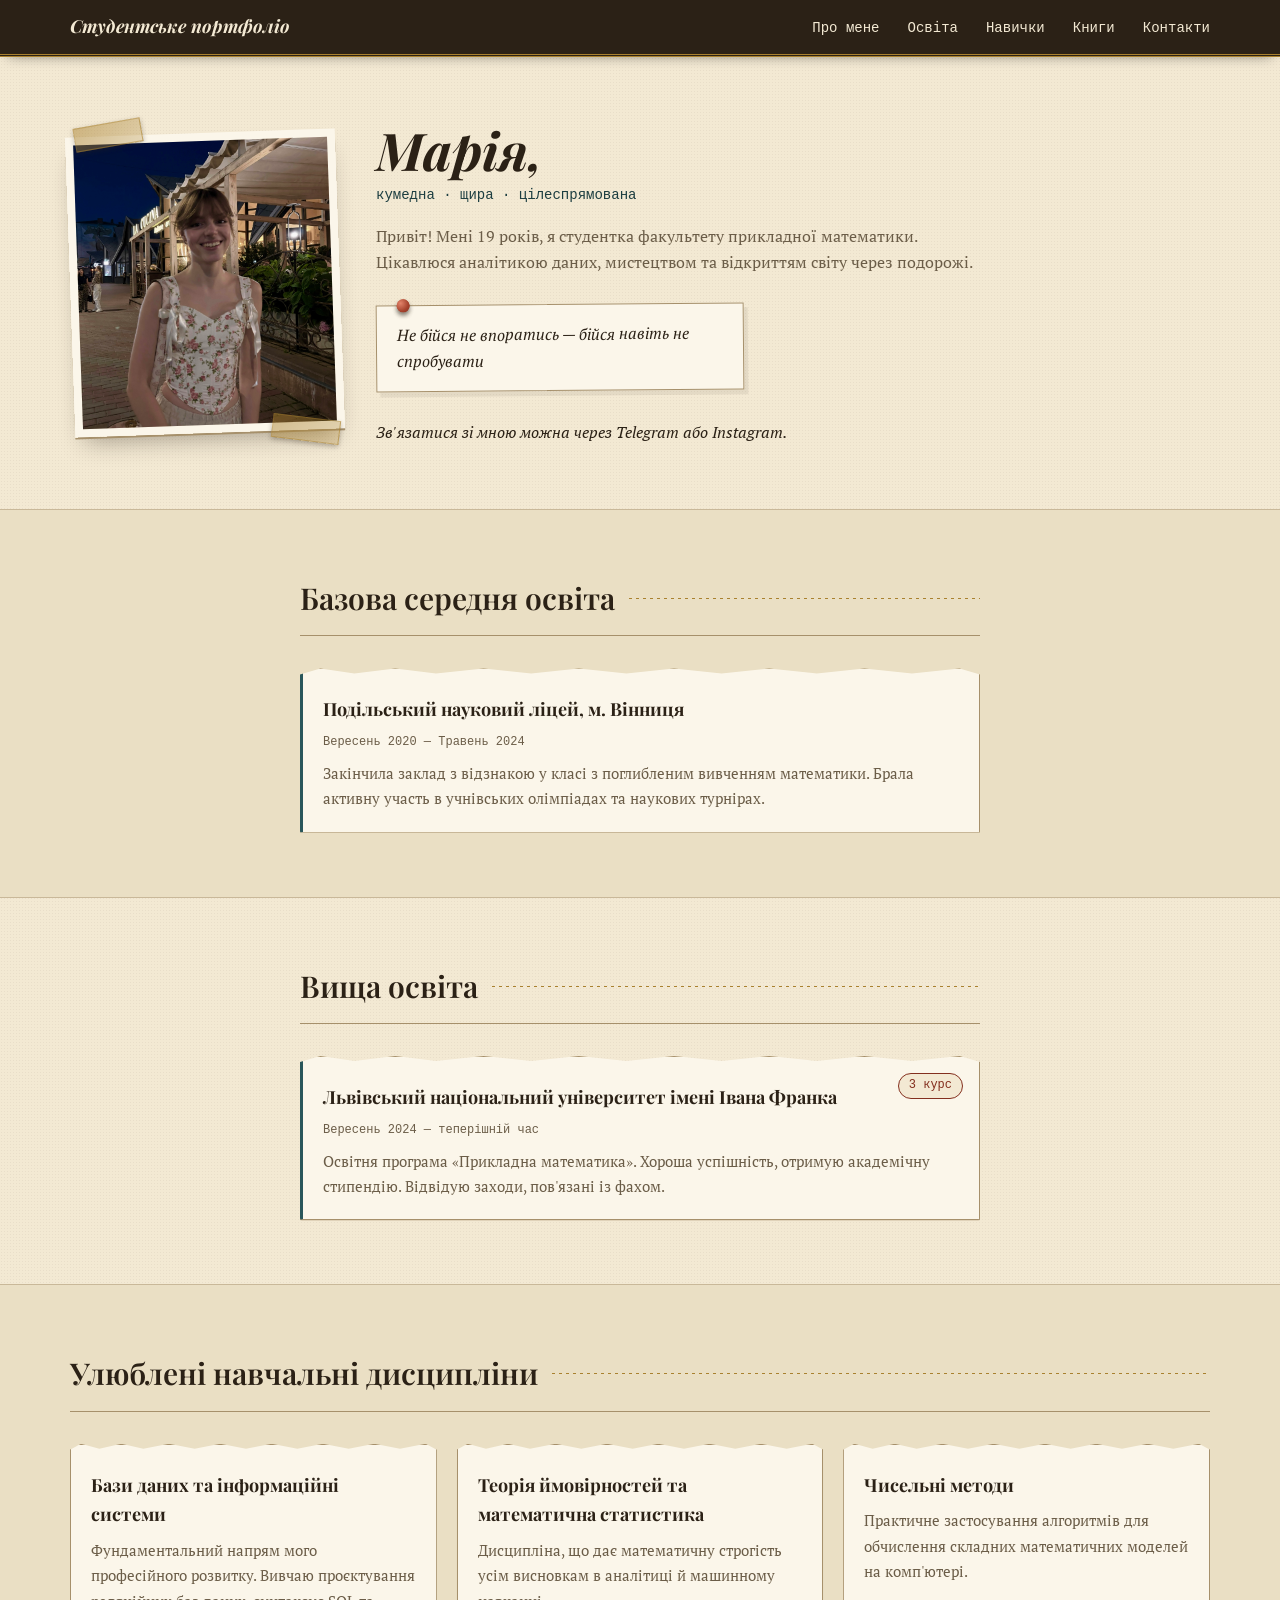
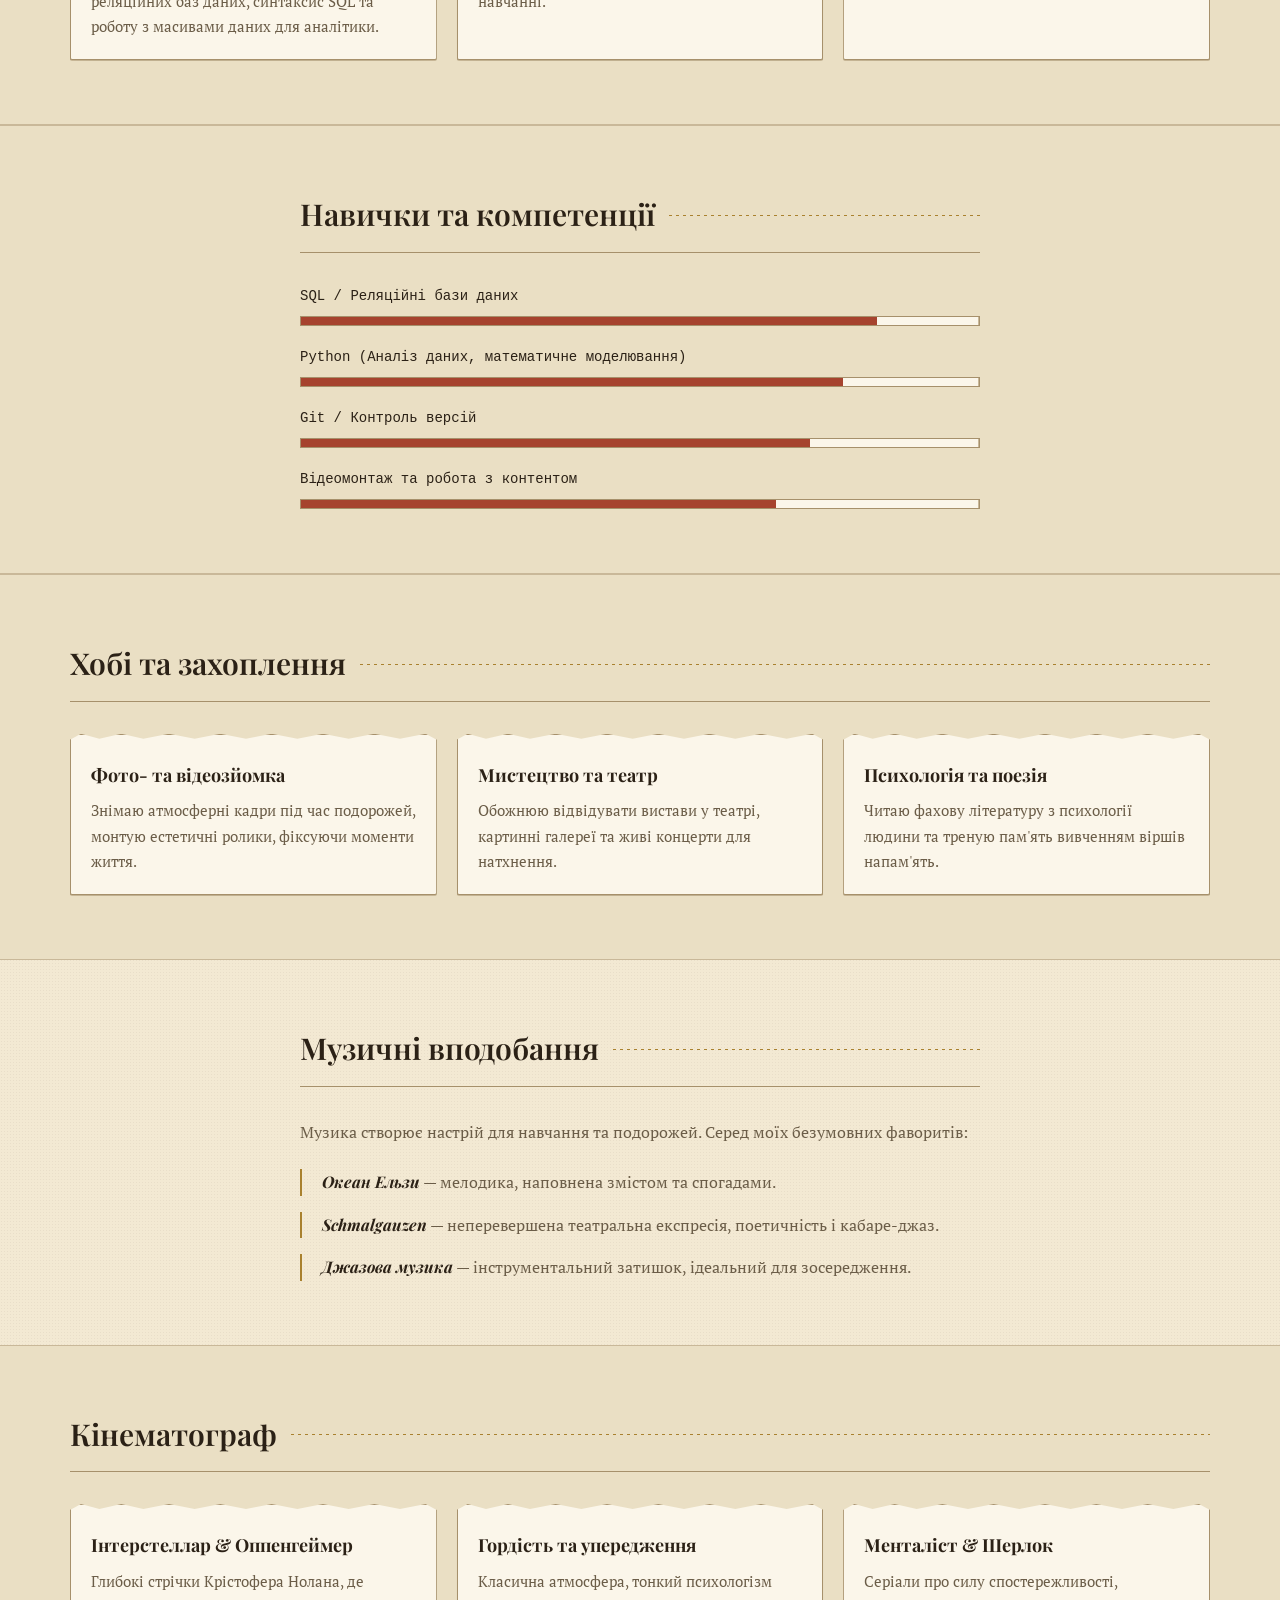
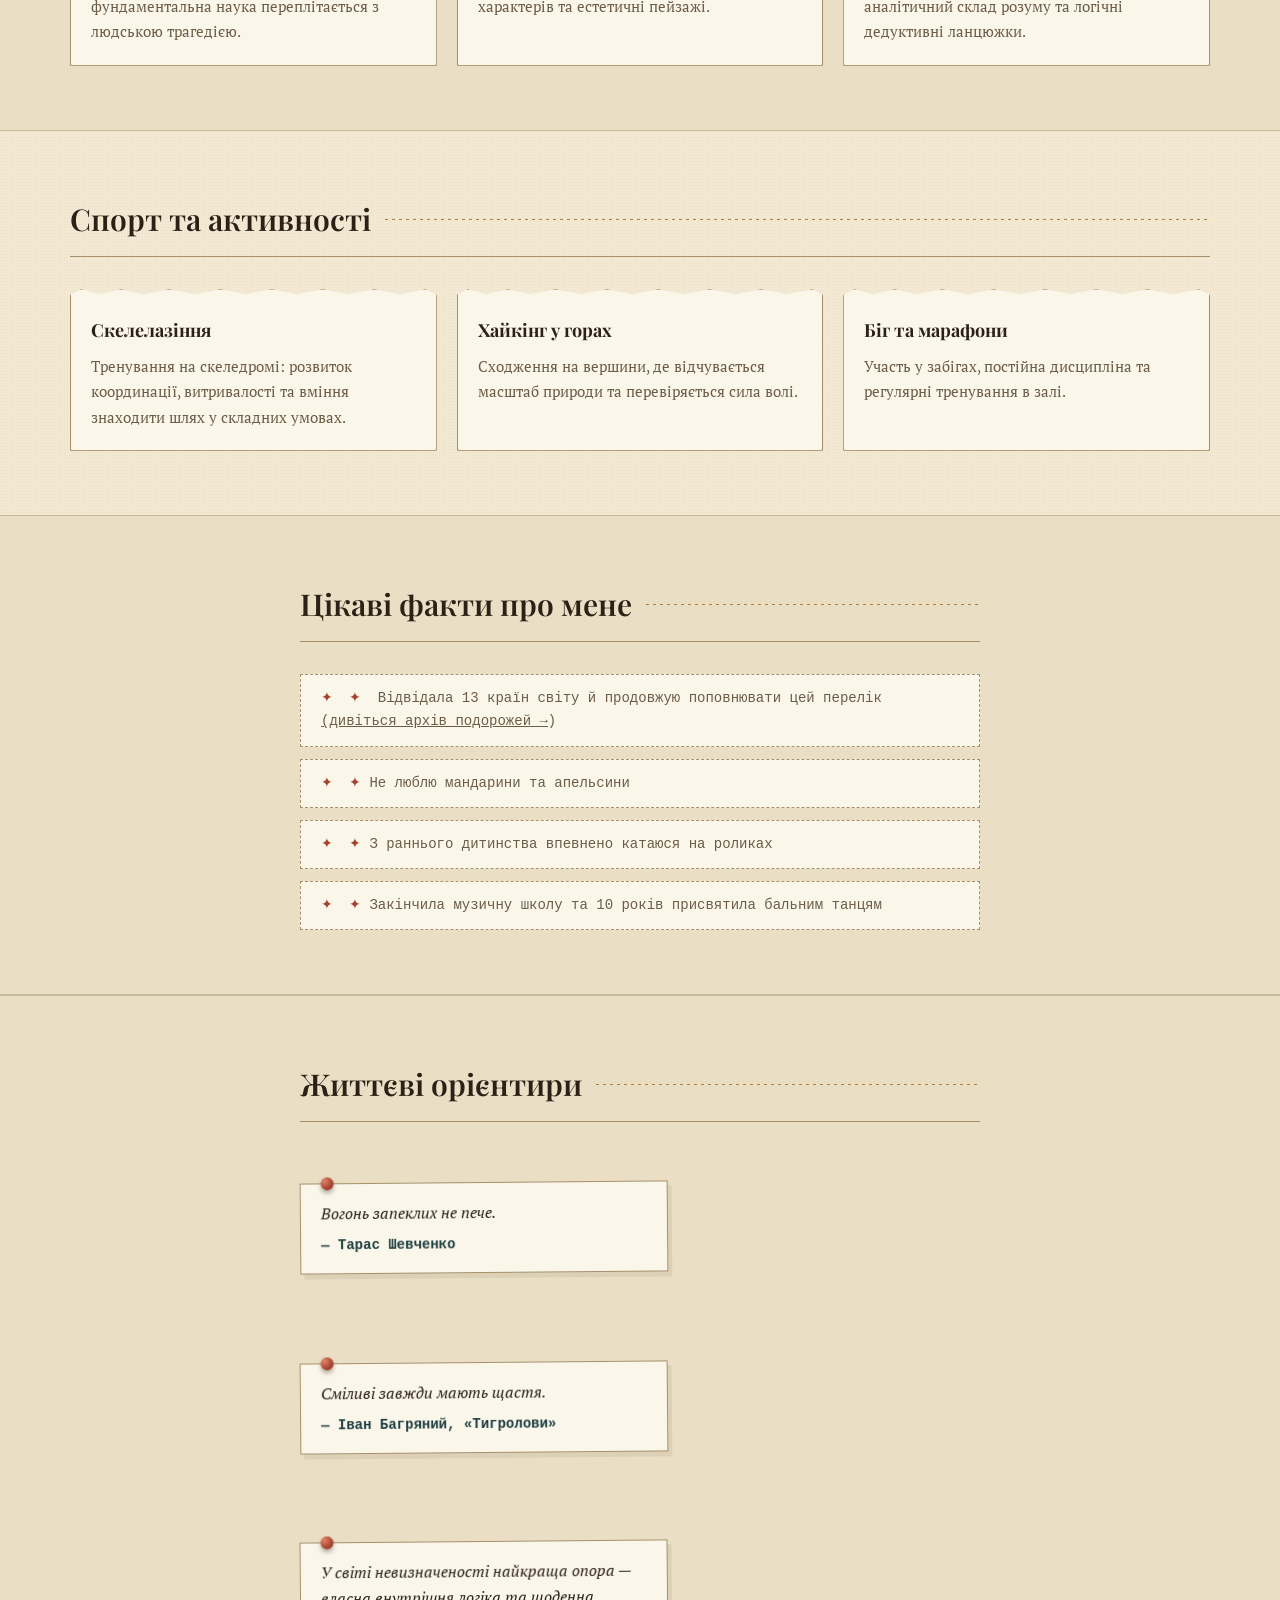
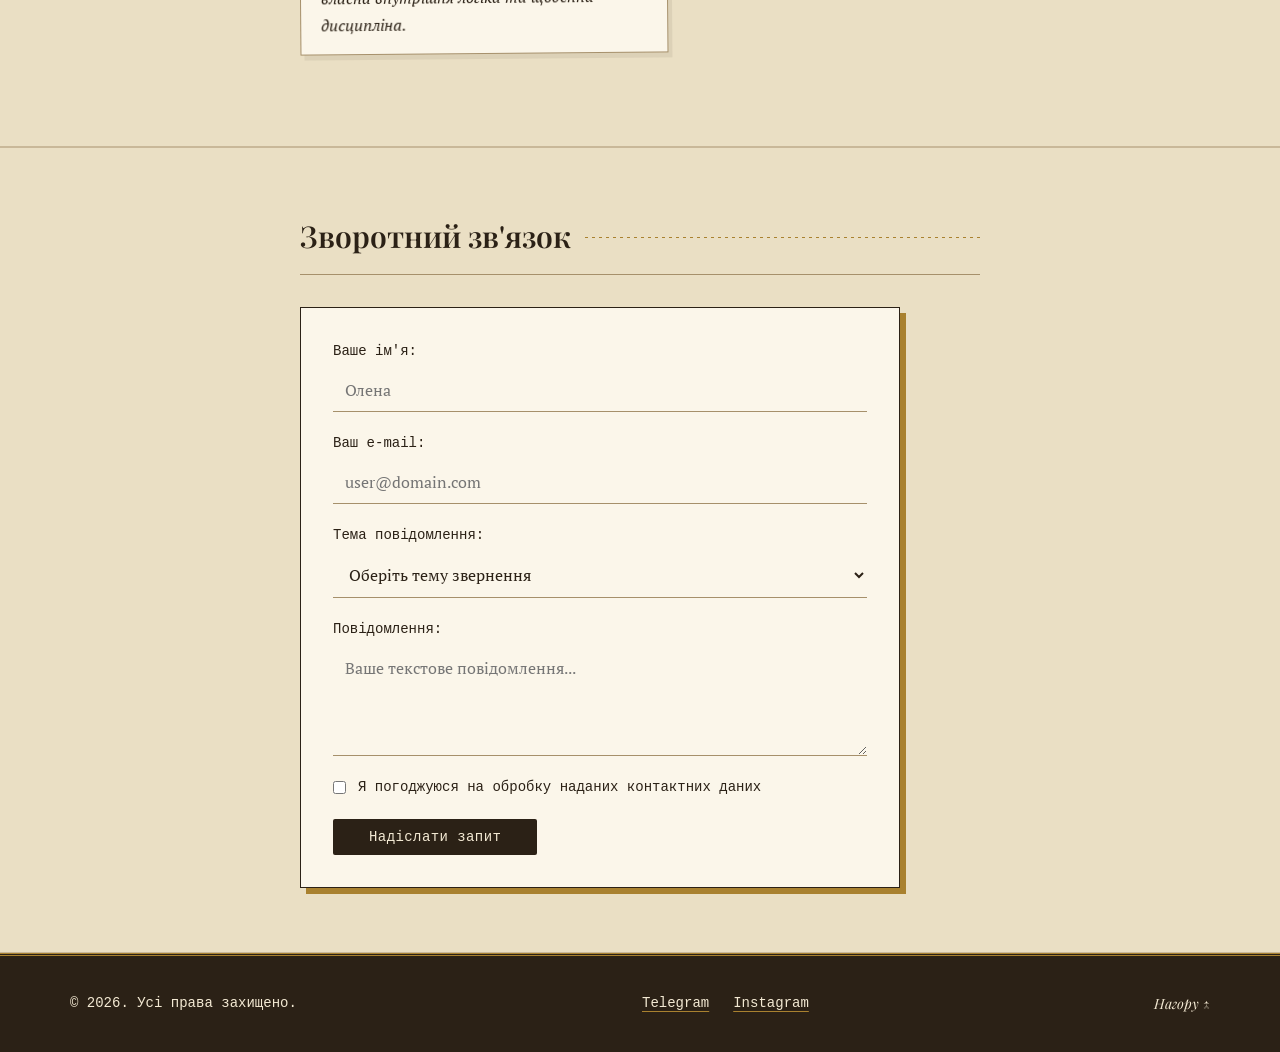
==== commit 19187acc: "Refreshing site acording to W3CMarkupValidator" ====
--- a/index.html
+++ b/index.html
@@ -1,30 +1,30 @@
 <!DOCTYPE html>
 <html lang="uk">
 <head>
-  <meta charset="UTF-8" />
-  <meta name="viewport" content="width=device-width, initial-scale=1.0" />
+  <meta charset="UTF-8">
+  <meta name="viewport" content="width=device-width, initial-scale=1.0">
   <title>Марія — Студентське портфоліо</title>
   <meta
           name="description"
           content="Персональне студентське портфоліо: освіта, навички, захоплення та світогляд. Прикладна математика, аналітика даних, подорожі."
-  />
-
-  <link rel="icon" href="img/favicon.ico" type="image/x-icon" />
-
-
-  <meta property="og:title" content="Марія — Студентське портфоліо" />
+  >
+
+  <link rel="icon" href="img/favicon.ico" type="image/x-icon" >
+
+
+  <meta property="og:title" content="Марія — Студентське портфоліо">
   <meta property="og:description" content="Персональне портфоліо: прикладна математика, аналітика даних, досягнення та інтереси." />
-  <meta property="og:image" content="https://miarx.github.io/img/IMG_9785.jpg" />
-  <meta property="og:type" content="website" />
-
-  <link rel="preconnect" href="https://fonts.googleapis.com" />
-  <link rel="preconnect" href="https://fonts.gstatic.com" crossorigin />
+  <meta property="og:image" content="https://miarx.github.io/img/IMG_9785.jpg">
+  <meta property="og:type" content="website">
+
+  <link rel="preconnect" href="https://fonts.googleapis.com">
+  <link rel="preconnect" href="https://fonts.gstatic.com" crossorigin>
   <link
           href="https://fonts.googleapis.com/css2?family=Playfair+Display:ital,wght@0,600;0,700;1,600;1,700&family=PT+Serif:ital,wght@0,400;0,700;1,400&family=PT+Mono&display=swap&subset=cyrillic,latin"
-          re="stylesheet"
-  />
-
-  <link rel="stylesheet" href="css/style.css" />
+          rel="stylesheet"
+  >
+
+  <link rel="stylesheet" href="css/style.css" >
 </head>
 <body>
 <a href="#main" class="skip-link">Перейти до основного вмісту</a>
@@ -65,9 +65,9 @@
           <span class="tape tape-tl" aria-hidden="true"></span>
           <span class="tape tape-br" aria-hidden="true"></span>
           <picture>
-            <source media="(min-width: 1200px)" srcset="img/IMG_9785.jpg" />
-            <source media="(min-width: 768px)" srcset="img/IMG_9785.jpg" />
-            <img src="img/IMG_9785.jpg" alt="Портретне фото студентки Марії" width="300" height="300" loading="lazy" />
+            <source media="(min-width: 1200px)" srcset="img/IMG_9785.jpg">
+            <source media="(min-width: 768px)" srcset="img/IMG_9785.jpg">
+            <img src="img/IMG_9785.jpg" alt="Портретне фото студентки Марії" width="300" height="300" loading="lazy">
           </picture>
         </div>
       </div>
@@ -85,6 +85,9 @@
           <p>Не бійся не впоратись — бійся навіть не спробувати</p>
         </blockquote>
 
+        <address class="contact-info">
+          Зв'язатися зі мною можна через Telegram або Instagram.
+        </address>
       </div>
     </div>
   </section>
@@ -363,12 +366,12 @@
       <form class="contact-form" action="#" method="get">
         <div class="field">
           <label for="name">Ваше ім'я:</label>
-          <input type="text" id="name" name="name" required minlength="2" pattern="^[A-Za-zА-Яа-яІіЇїЄєҐґ\s'-]+$" placeholder="Олена" />
+          <input type="text" id="name" name="name" required minlength="2" pattern="^[A-Za-zА-Яа-яІіЇїЄєҐґ\s'-]+$" placeholder="Олена">
         </div>
 
         <div class="field">
           <label for="email">Ваш e-mail:</label>
-          <input type="email" id="email" name="email" required placeholder="user@domain.com" />
+          <input type="email" id="email" name="email" required placeholder="user@domain.com">
         </div>
 
         <div class="field">
@@ -387,7 +390,7 @@
         </div>
 
         <div class="consent">
-          <input type="checkbox" id="consent" name="consent" required />
+          <input type="checkbox" id="consent" name="consent" required>
           <label for="consent">Я погоджуюся на обробку наданих контактних даних</label>
         </div>
 
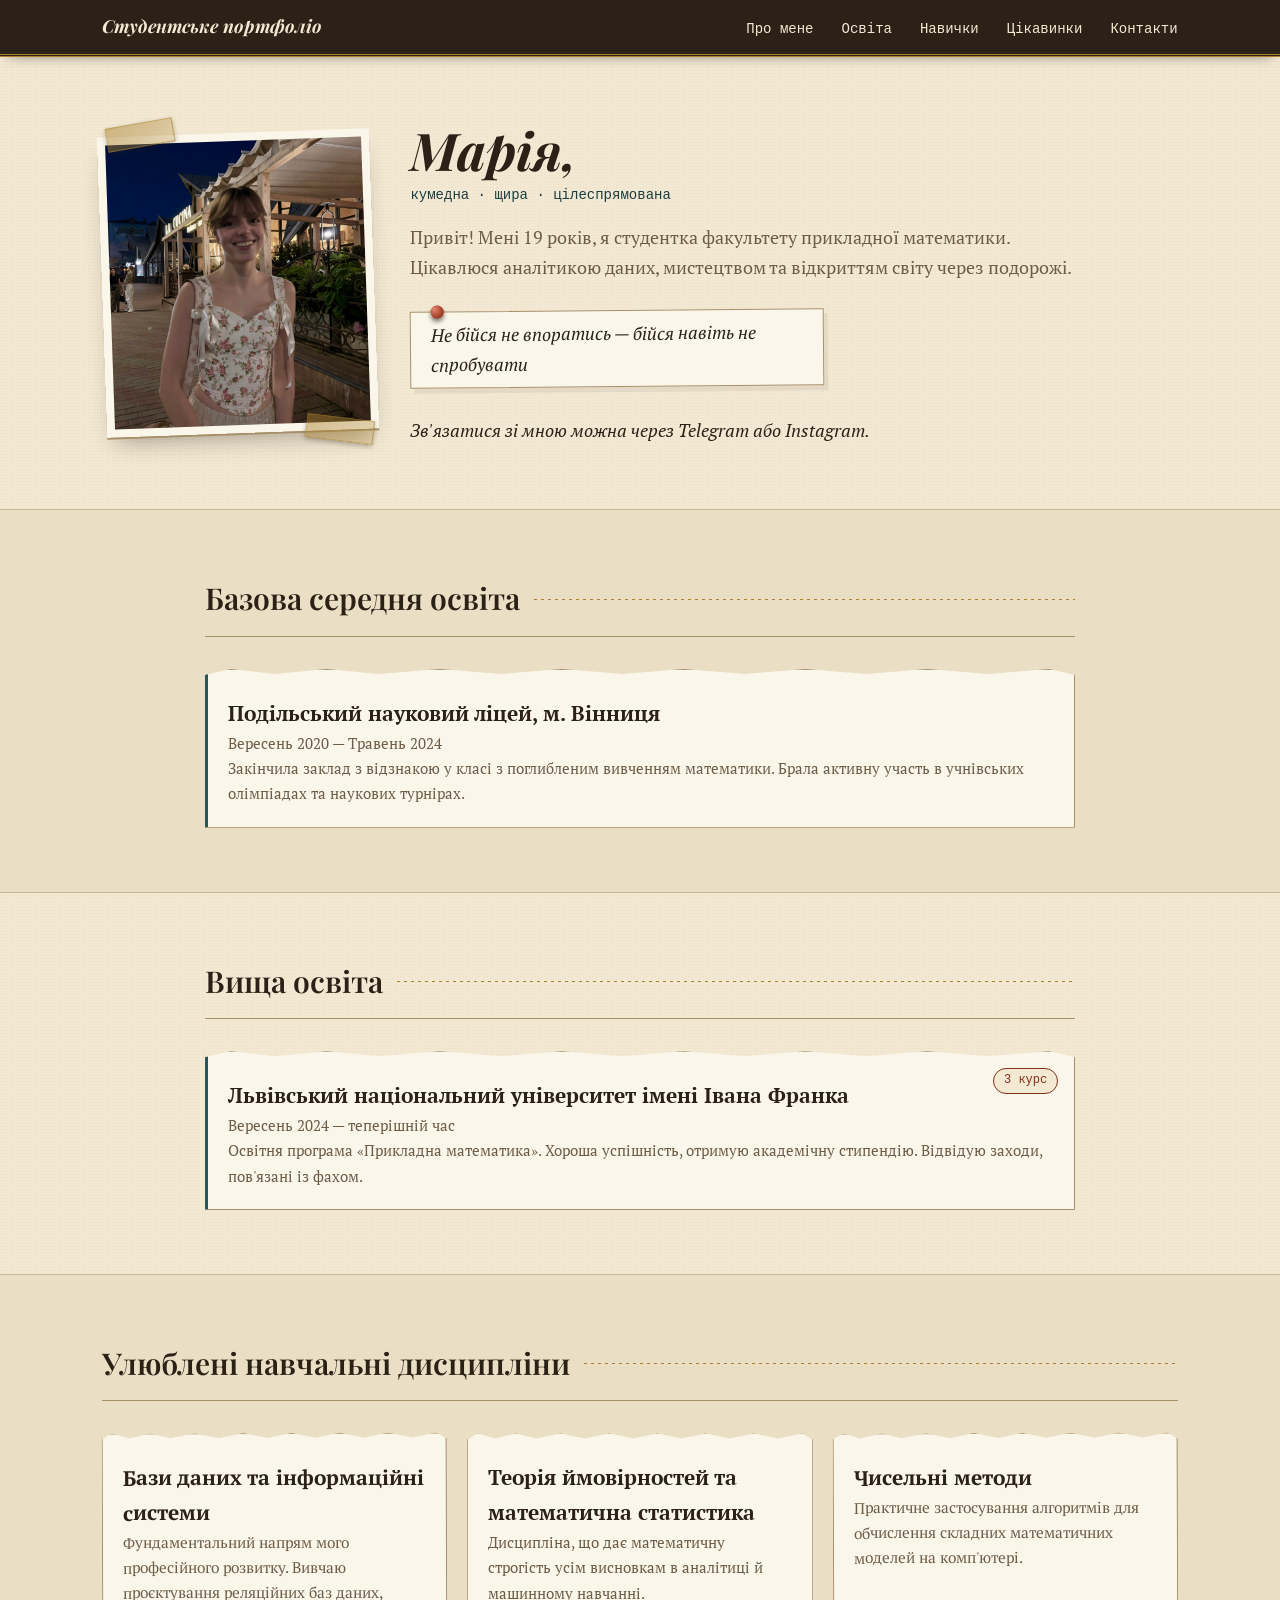
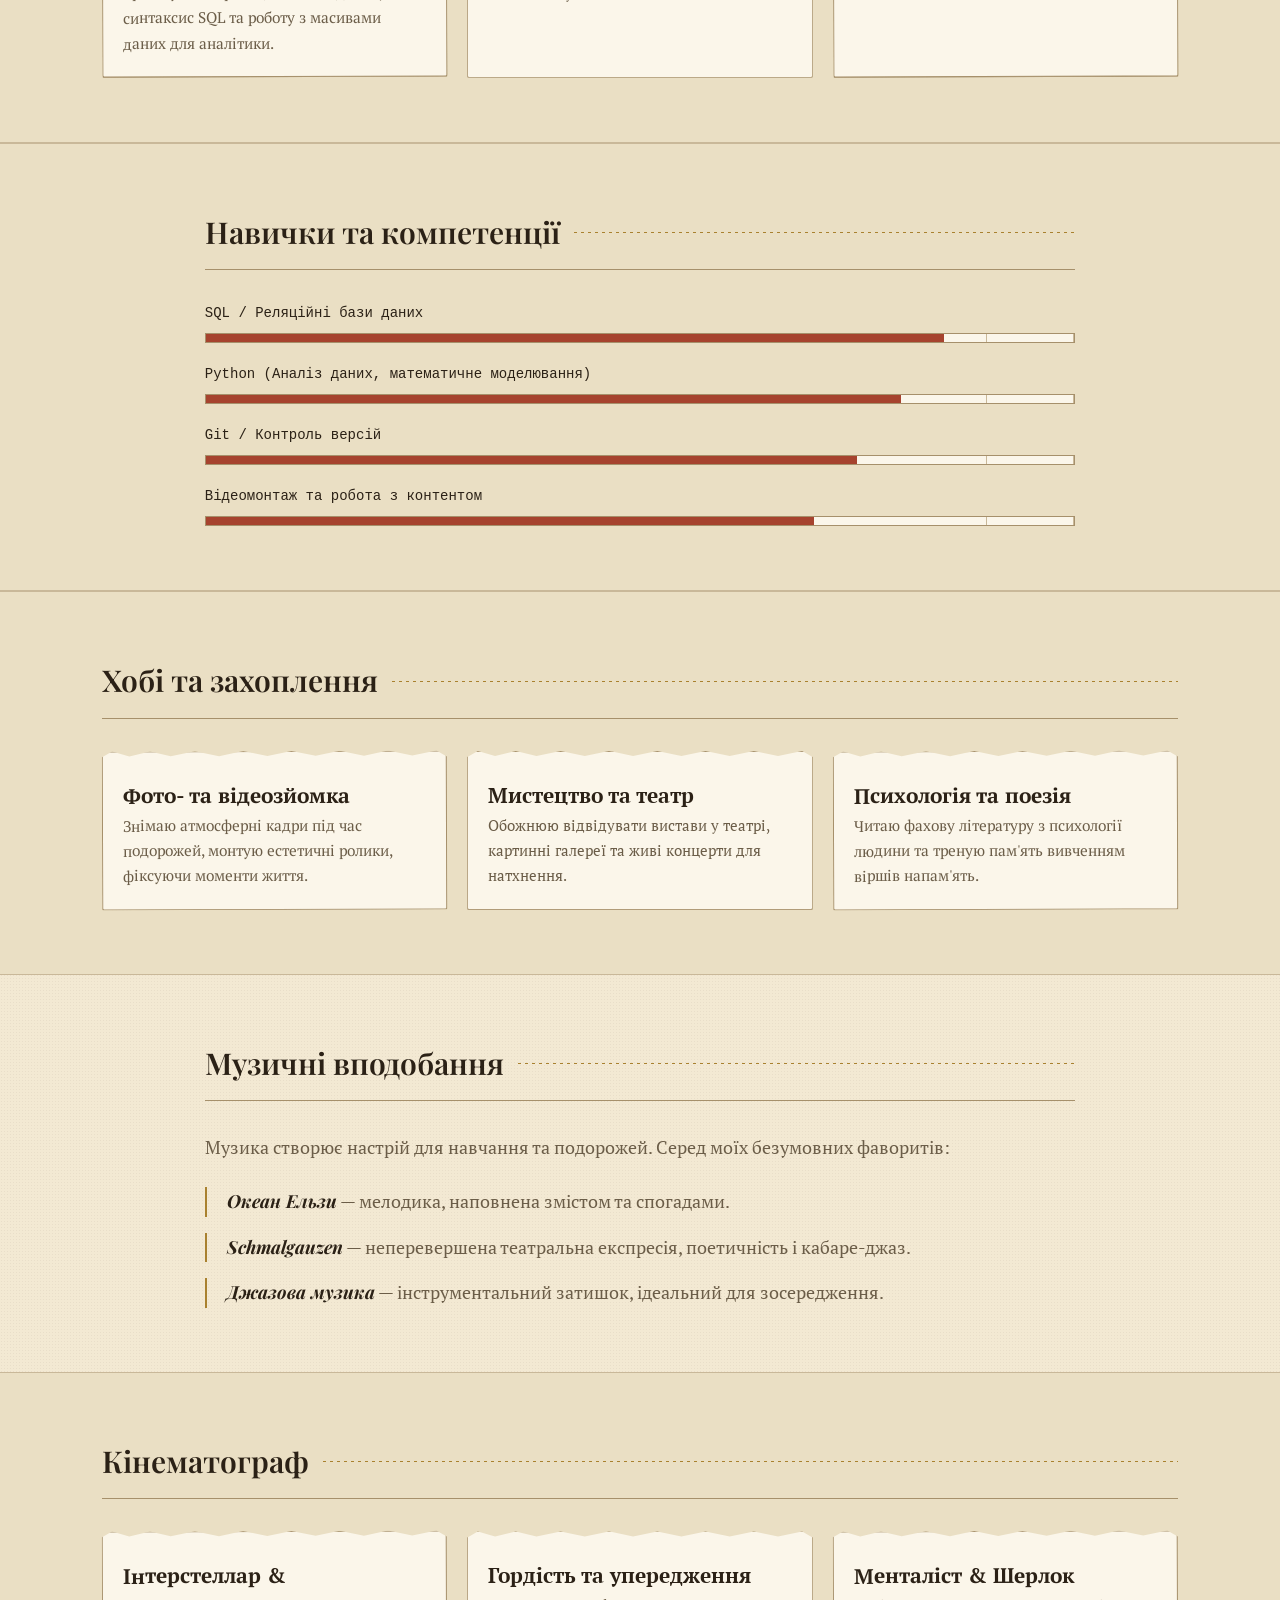
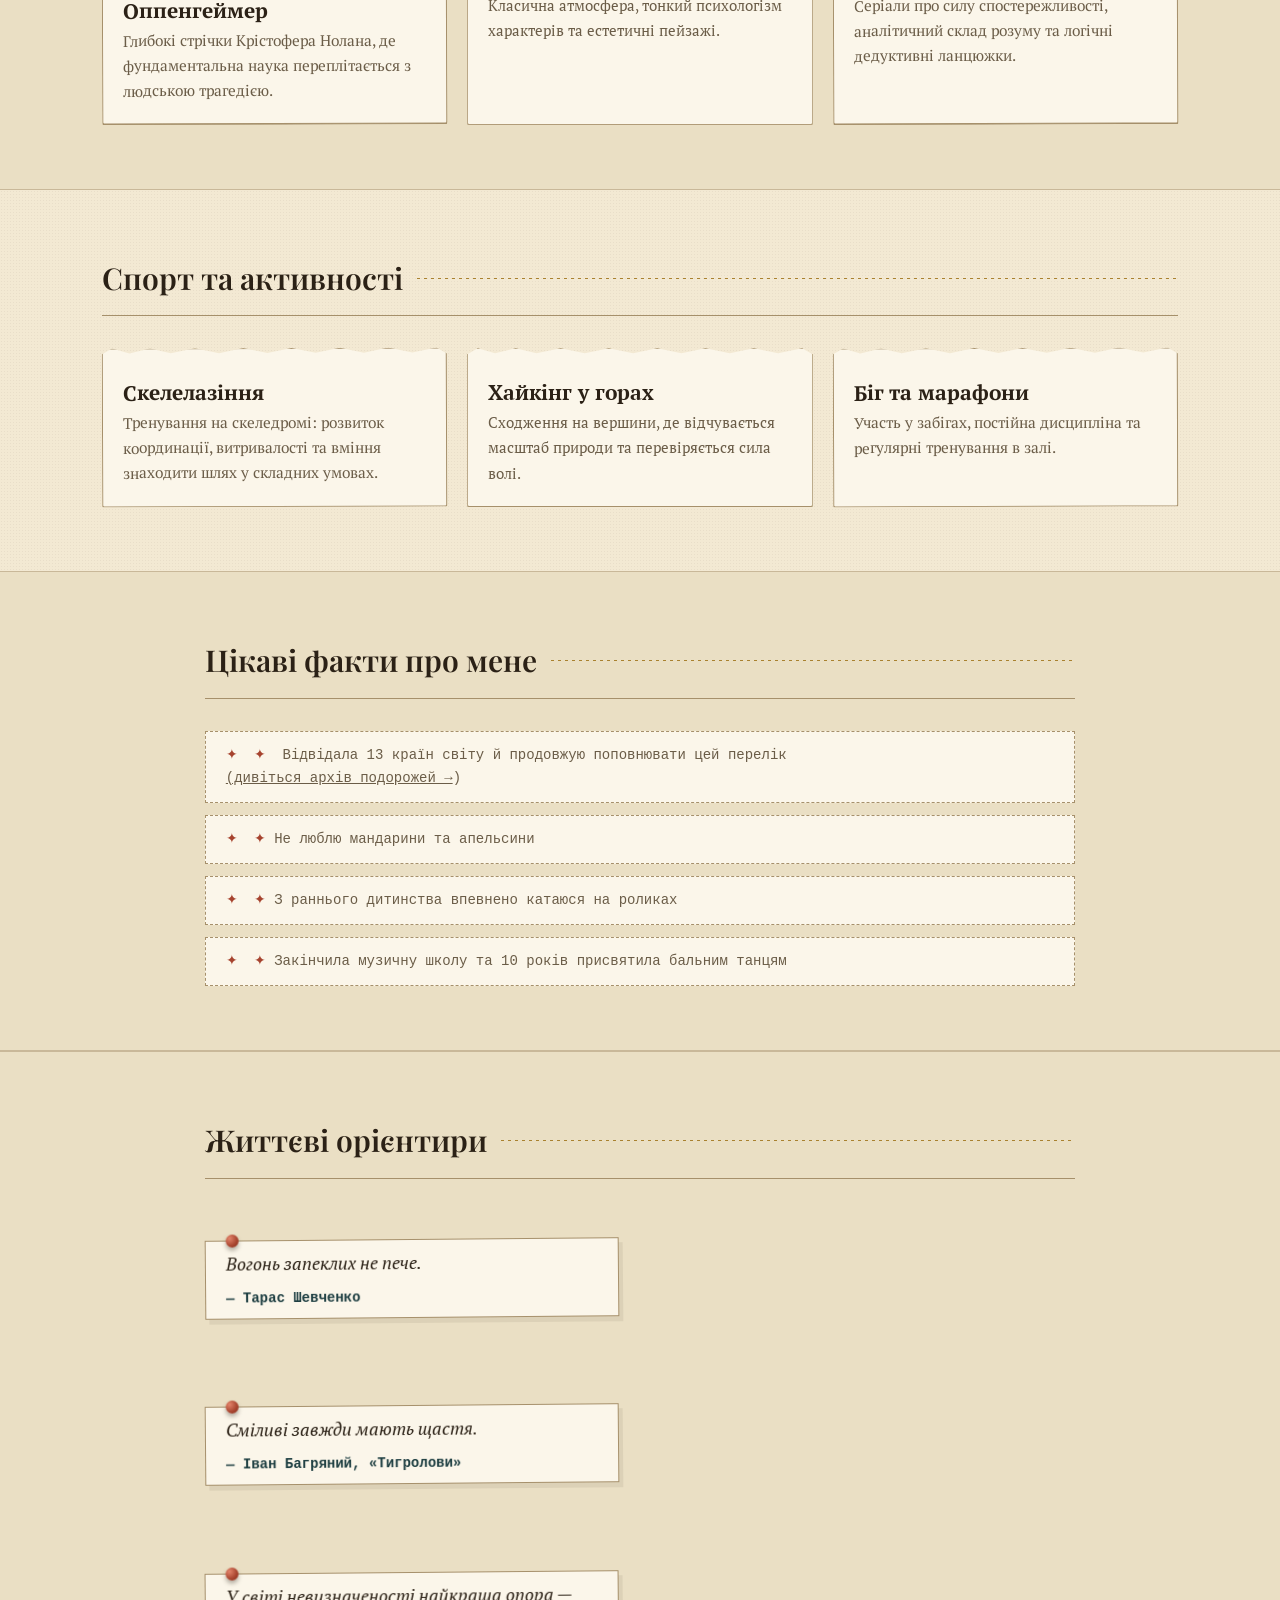
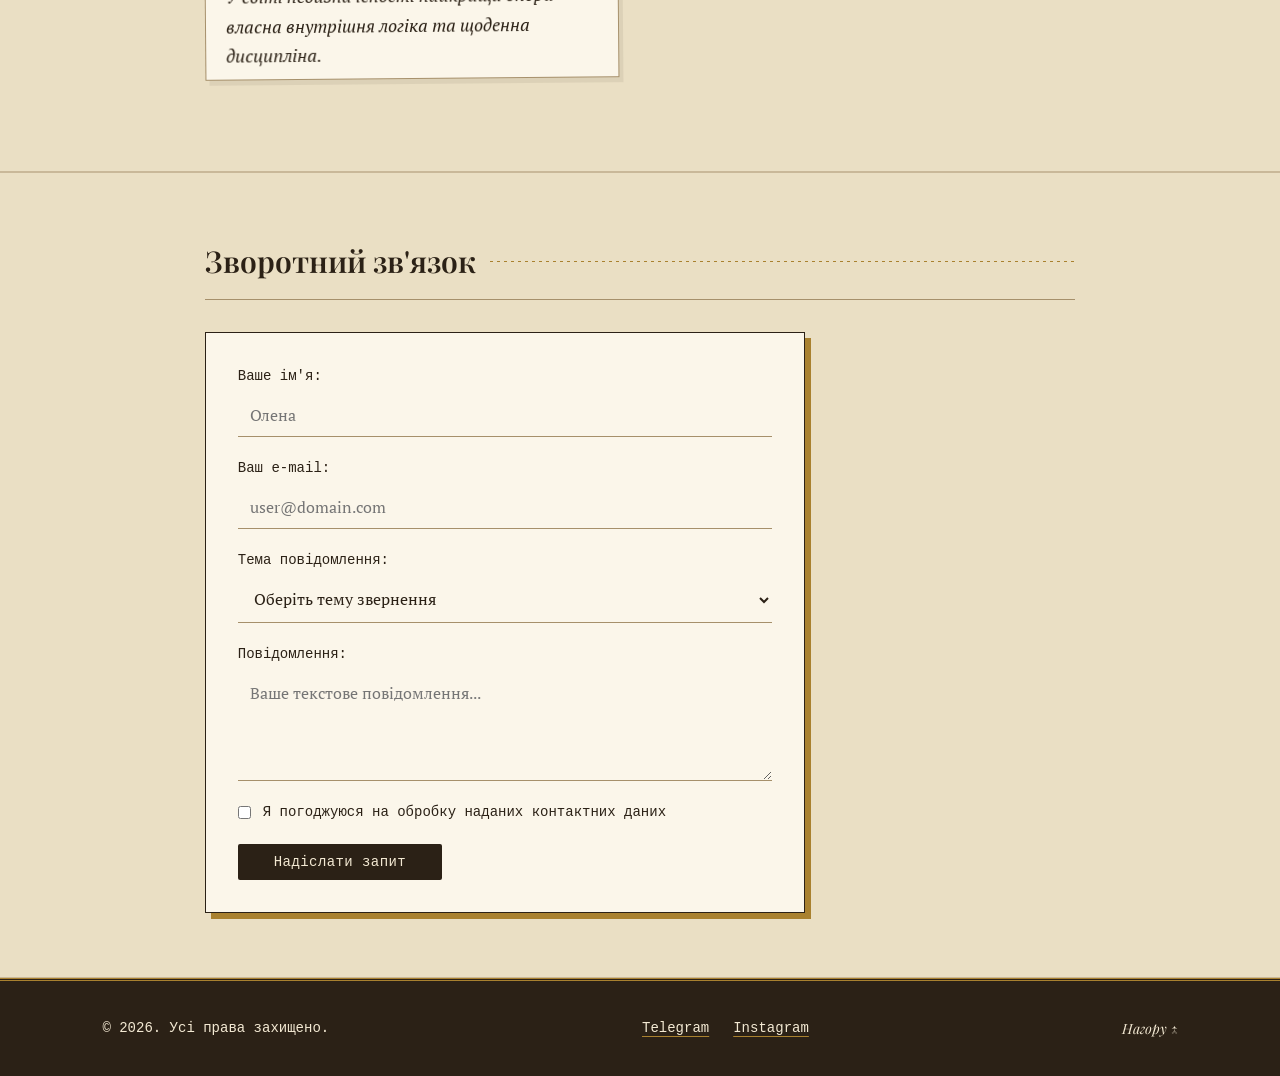
==== commit a4889bed: "Refreshing code during to W3C validator requirements" ====
--- a/index.html
+++ b/index.html
@@ -13,7 +13,7 @@
 
 
   <meta property="og:title" content="Марія — Студентське портфоліо">
-  <meta property="og:description" content="Персональне портфоліо: прикладна математика, аналітика даних, досягнення та інтереси." />
+  <meta property="og:description" content="Персональне портфоліо: прикладна математика, аналітика даних, досягнення та інтереси.">
   <meta property="og:image" content="https://miarx.github.io/img/IMG_9785.jpg">
   <meta property="og:type" content="website">
 
@@ -38,7 +38,7 @@
         <li><a href="#about" data-nav>Про мене</a></li>
         <li><a href="#education-lyceum" data-nav>Освіта</a></li>
         <li><a href="#skills" data-nav>Навички</a></li>
-        <li><a href="books.html">Книги</a></li>
+        <li><a href="#facts" data-nav>Цікавинки</a></li>
         <li><a href="#contact" data-nav>Контакти</a></li>
       </ul>
 
@@ -48,8 +48,7 @@
           <li><a href="#about">Про мене</a></li>
           <li><a href="#education-lyceum">Освіта</a></li>
           <li><a href="#skills">Навички</a></li>
-          <li><a href="books.html">Книги</a></li>
-          <li><a href="travel.html">Подорожі</a></li>
+          <li><a href="#facts">Цікавинки</a></li>
           <li><a href="#contact">Контакти</a></li>
         </ul>
       </details>
--- a/css/style.css
+++ b/css/style.css
@@ -18,8 +18,10 @@
     --font-serif: 'PT Serif', Georgia, serif;
     --font-mono: 'PT Mono', 'Courier New', monospace;
 
-    --wrap: 1180px;
-    --wrap-narrow: 720px;
+    --font-size-base: clamp(1rem, 0.95rem + 0.25vw, 1.125rem);
+    --font-size-h1: clamp(2.25rem, 1.5rem + 4vw, 4rem);
+    --font-size-h2: clamp(1.5rem, 1.2rem + 2vw, 2.25rem);
+
 }
 
 @media (prefers-color-scheme: dark) {
@@ -64,6 +66,7 @@
     min-height: 100vh;
     display: flex;
     flex-direction: column;
+    font-size: var(--font-size-base);
 }
 
 ::selection {
@@ -88,13 +91,30 @@
 .wrap,
 .container {
     width: 100%;
-    max-width: var(--wrap);
     margin-inline: auto;
-    padding-inline: 20px;
-}
-
-.wrap.narrow {
-    max-width: var(--wrap-narrow);
+    padding-inline: 5%;
+}
+
+@media (min-width: 768px) {
+    .wrap,
+    .container {
+        padding-inline: 6%;
+    }
+
+    .wrap.narrow {
+        padding-inline: 12%;
+    }
+}
+
+@media (min-width: 1024px) {
+    .wrap,
+    .container {
+        padding-inline: 8%;
+    }
+
+    .wrap.narrow {
+        padding-inline: 16%;
+    }
 }
 
 
@@ -255,7 +275,6 @@
 .nav-mobile a:focus {
     background-color: var(--paper-alt);
 }
-}
 .nav-mobile-link {
     display: block;
     padding: 6px 8px;
@@ -308,8 +327,35 @@
     background: var(--paper-alt);
 }
 
+.card:nth-child(odd) {
+    transform: rotate(-0.2deg);
+}
+
+.gallery-card:nth-child(even) {
+    transform: rotate(0.2deg);
+}
+
+.facts-list li:nth-child(3n) {
+    border-left: 2px solid var(--gold);
+}
+
+
+.nav__list .nav__link:not(.nav__link--active) {
+    color: var(--paper);
+}
+
+.gallery-card:not(:last-child) {
+    margin-bottom: 0;
+}
+
+.form__group:not(:last-child) {
+    margin-bottom: 0;
+}
+
+
 .section-title,
 .section__title {
+    font-size: var(--font-size-h2);
     display: flex;
     align-items: center;
     gap: 12px;
@@ -394,11 +440,23 @@
     box-shadow: 12px 12px 0 var(--gold);
 }
 
+.nav__link:active {
+    color: var(--gold);
+}
+
+.form__button:active {
+    transform: translateY(1px);
+}
+
+.footer__socials a:active {
+    color: var(--rust);
+}
+
 .photo-frame {
     position: relative;
     display: inline-block;
     width: 100%;
-    max-width: 270px;
+    max-width: 17rem;
 }
 .photo-frame img {
     aspect-ratio: 1 / 1;
@@ -412,8 +470,8 @@
 .tape {
     position: absolute;
     z-index: 10;
-    height: 24px;
-    width: 68px;
+    height: 1.5rem;
+    width: 4.25rem;
     border: 1px solid rgba(169, 129, 47, 0.45);
     background: linear-gradient(135deg, rgba(169, 129, 47, 0.5), rgba(169, 129, 47, 0.28));
     box-shadow: 0 2px 5px rgba(43, 33, 22, 0.3);
@@ -458,7 +516,7 @@
 
 .dossier-tag {
     display: inline-block;
-    margin-bottom: 12px;
+    margin-bottom: 2rem;
     border: 1px solid var(--line-strong);
     background: var(--surface);
     padding: 2px 10px;
@@ -469,6 +527,7 @@
 
 .about-name,
 .about-layout__content h1 {
+    font-size: var(--font-size-h1);
     margin-bottom: 6px;
     font-family: var(--font-display);
     font-size: 2.25rem;
@@ -505,7 +564,7 @@
     transform: rotate(-0.5deg);
     border: 1px solid var(--line-strong);
     background: var(--surface);
-    padding: 16px 20px;
+    padding: 0.5rem 1.25rem;
     font-style: italic;
     box-shadow: 4px 5px 0 rgba(43, 33, 22, 0.07);
 }
@@ -542,7 +601,7 @@
     margin-top: 20px;
     display: flex;
     flex-direction: column;
-    gap: 6px;
+    gap: 1.75rem;
     border-top: 1px solid var(--line);
     padding-top: 14px;
     font-family: var(--font-mono);
@@ -566,21 +625,10 @@
 .grid,
 .card-grid {
     display: grid;
-    grid-template-columns: 1fr;
-    gap: 20px;
-}
-@media (min-width: 768px) {
-    .grid,
-    .card-grid {
-        grid-template-columns: repeat(2, 1fr);
-    }
-}
-@media (min-width: 1024px) {
-    .grid.three,
-    .card-grid {
-        grid-template-columns: repeat(3, 1fr);
-    }
-}
+    grid-template-columns: repeat(auto-fit, minmax(16rem, 1fr));
+    gap: 1.25rem;
+}
+
 
 .card {
     position: relative;
@@ -600,25 +648,30 @@
 .card:hover {
     transform: translateY(-4px);
 }
-.card.accent,
+
+.card--accent {
+    border-left: 3px solid var(--teal);
+}
+
+
 #education-lyceum .card,
 #education-university .card {
     border-left: 3px solid var(--teal);
 }
-.card h3 {
+.card__title {
     margin-bottom: 8px;
     font-family: var(--font-display);
     font-size: 1.125rem;
     font-weight: 700;
     color: var(--ink);
 }
-.card .meta {
+.card__meta {
     margin-bottom: 8px;
     font-family: var(--font-mono);
     font-size: 0.75rem;
     color: var(--ink-muted);
 }
-.card p.body,
+.card p__body,
 .card p {
     font-size: 0.96rem;
     color: var(--ink-muted);
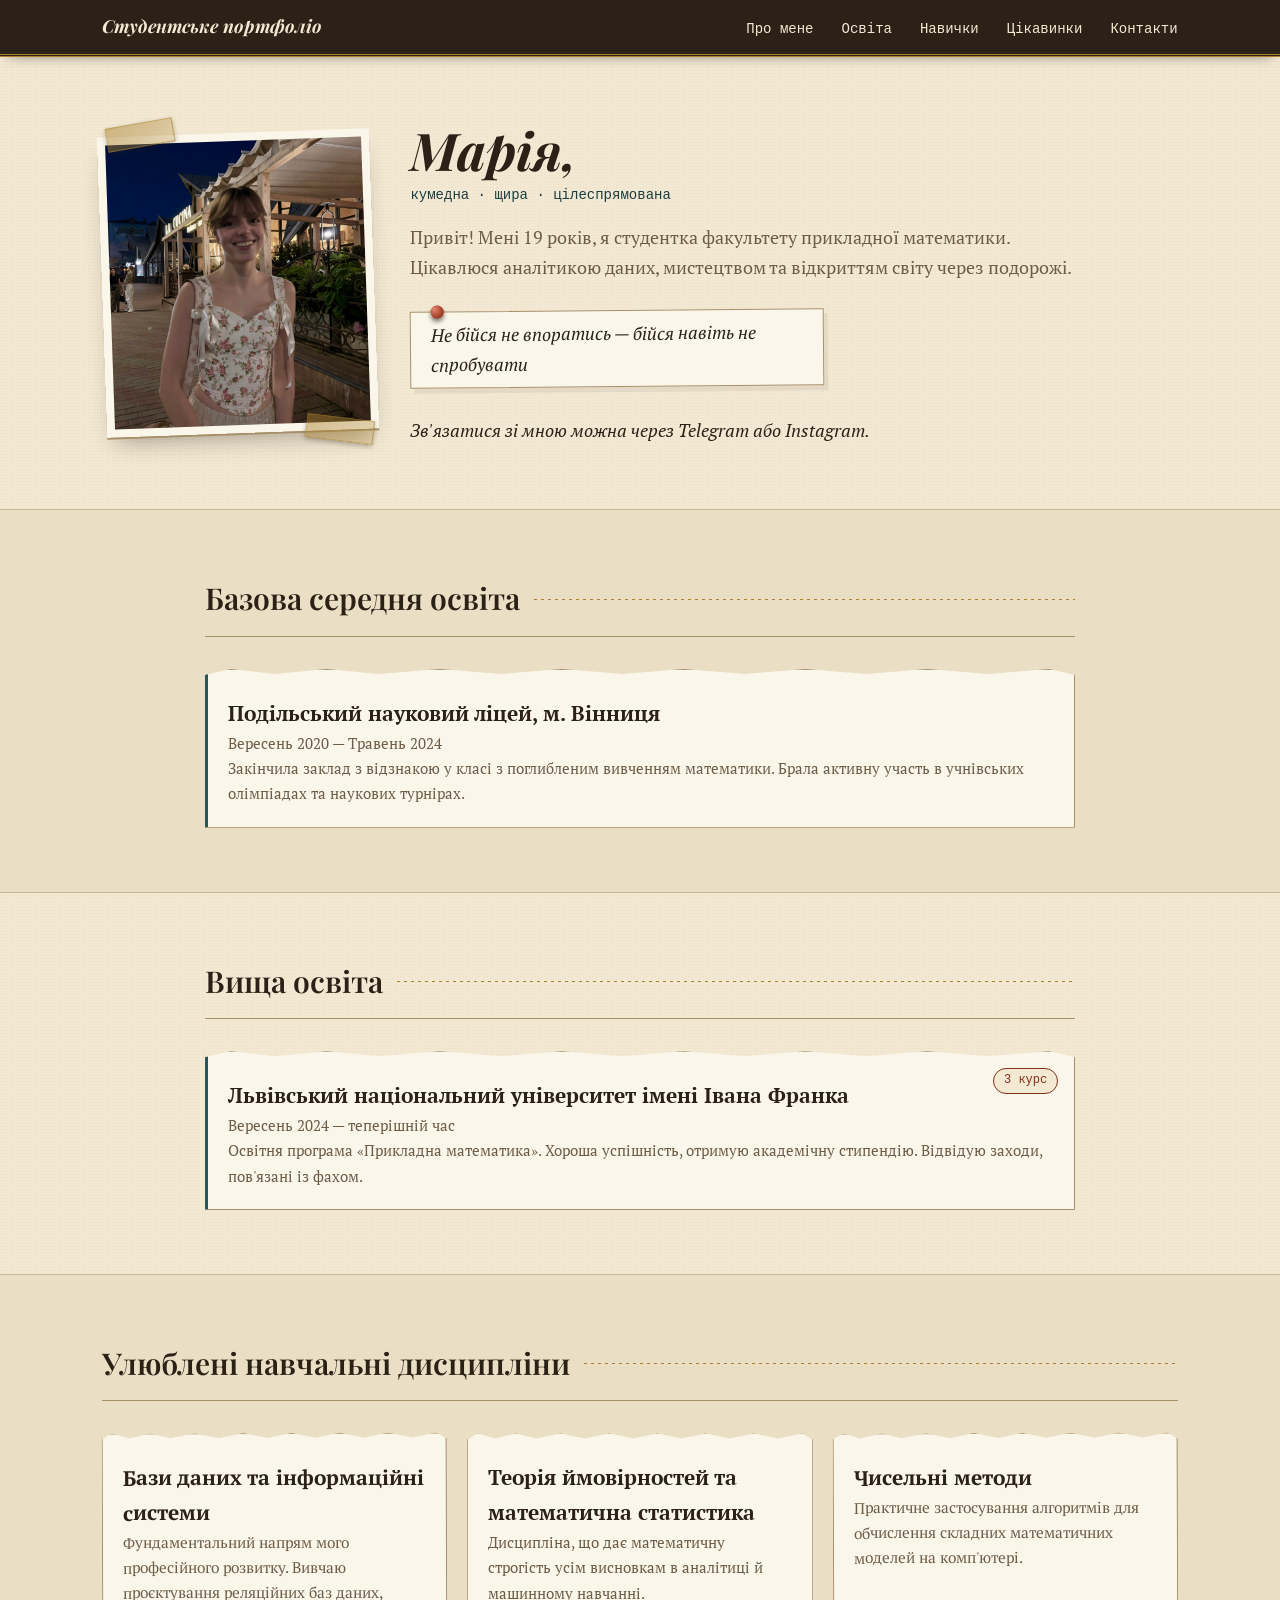
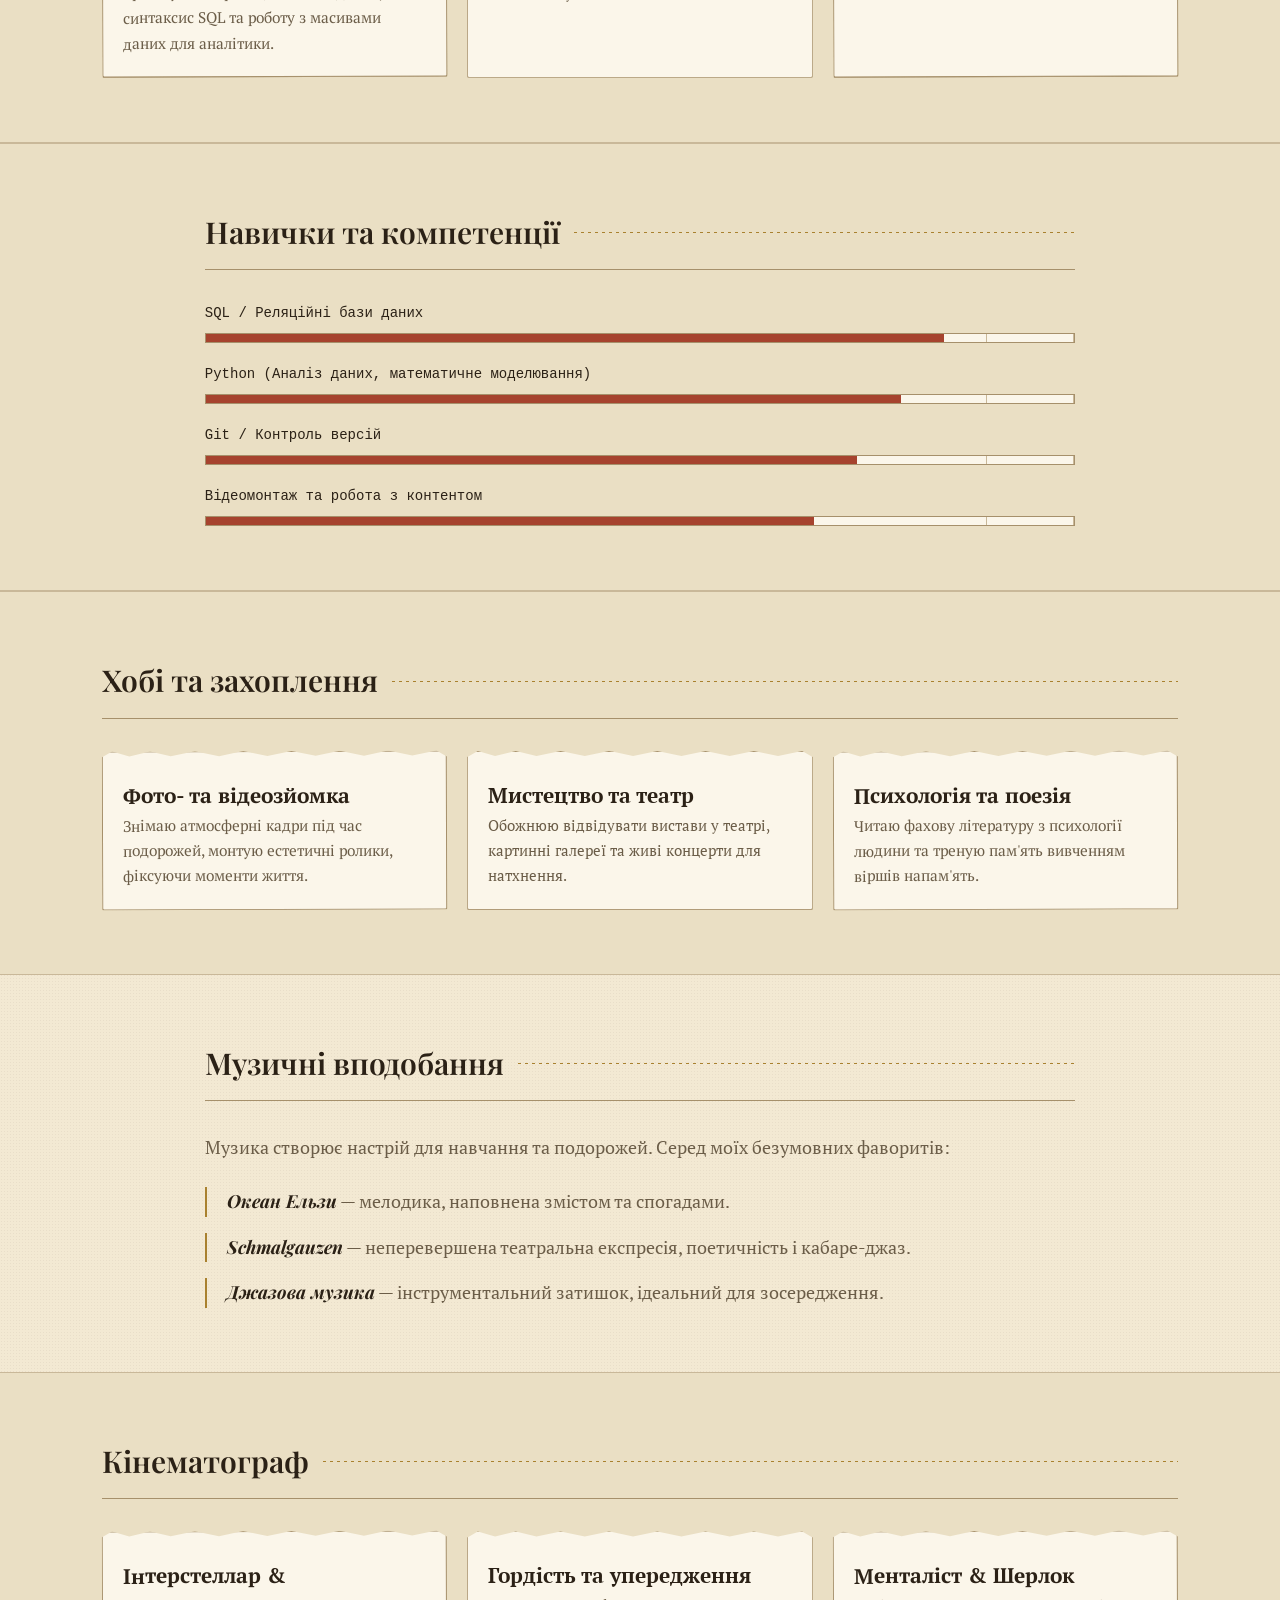
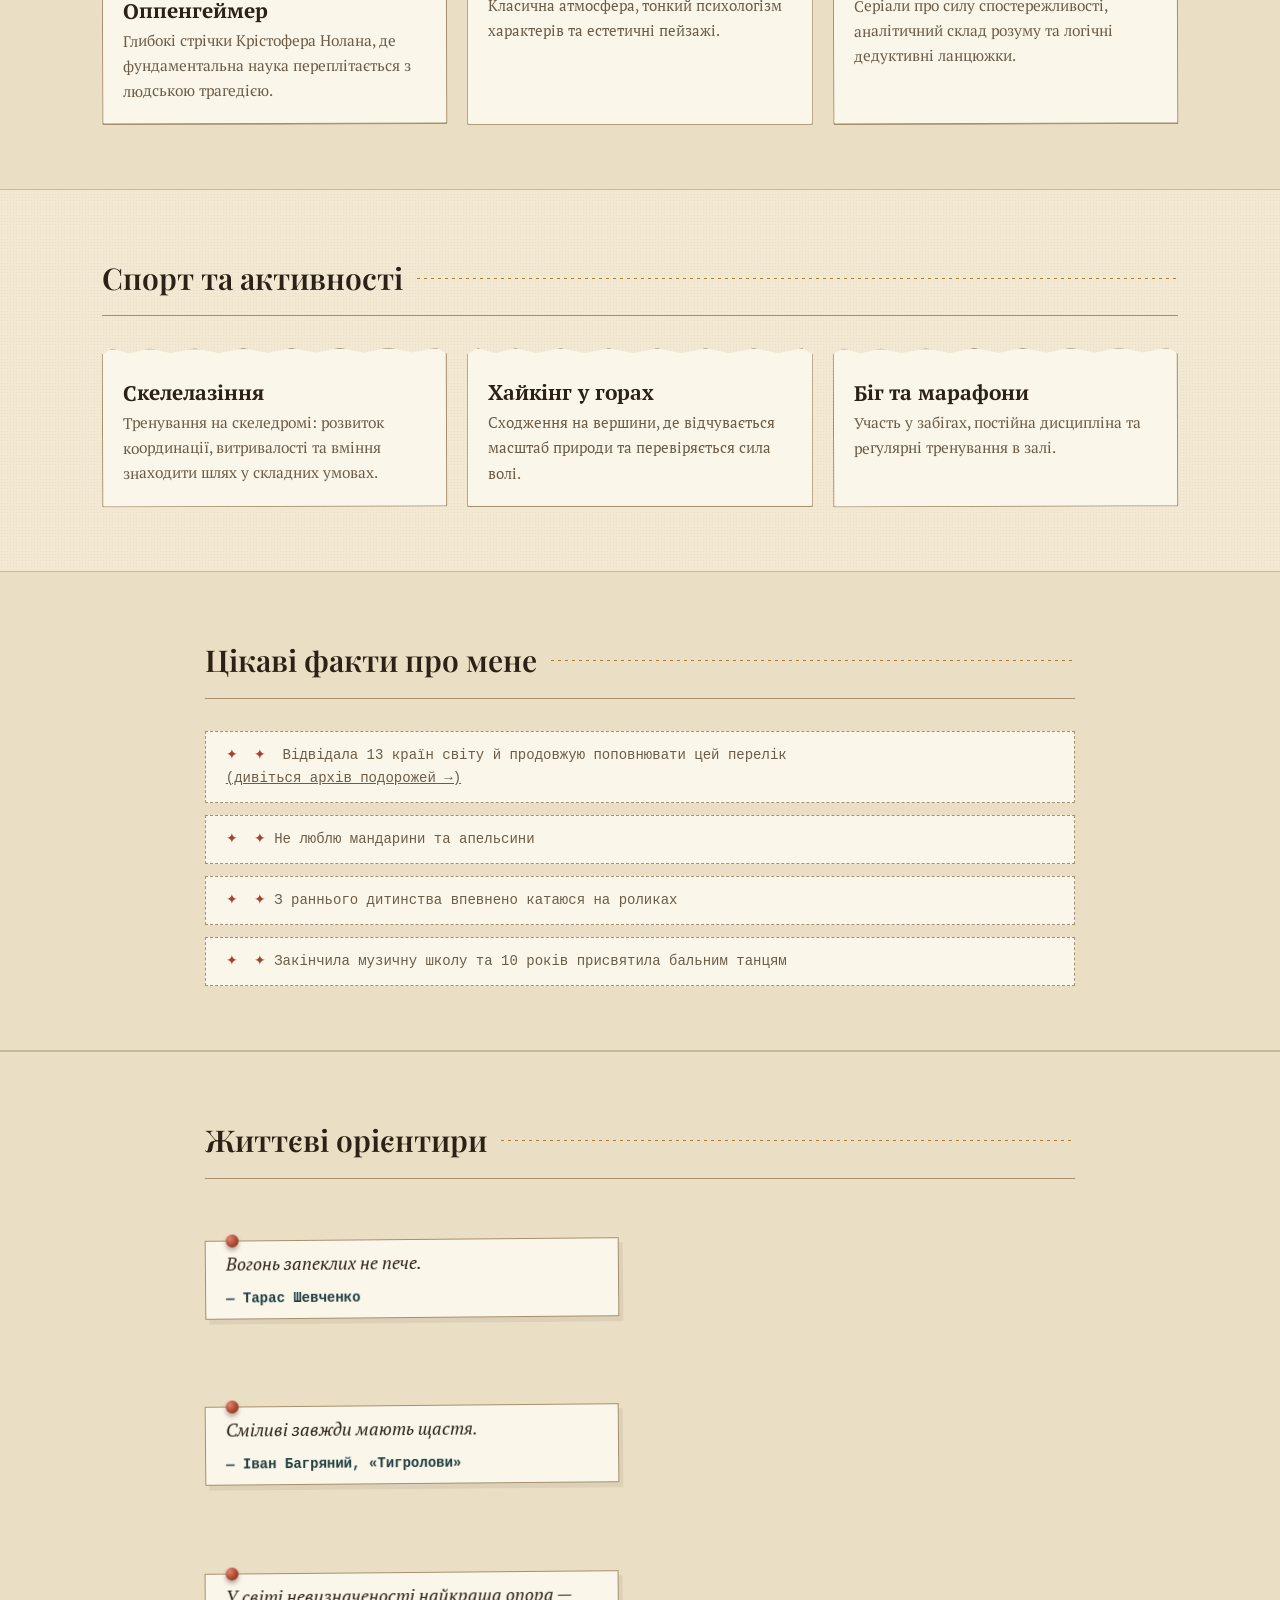
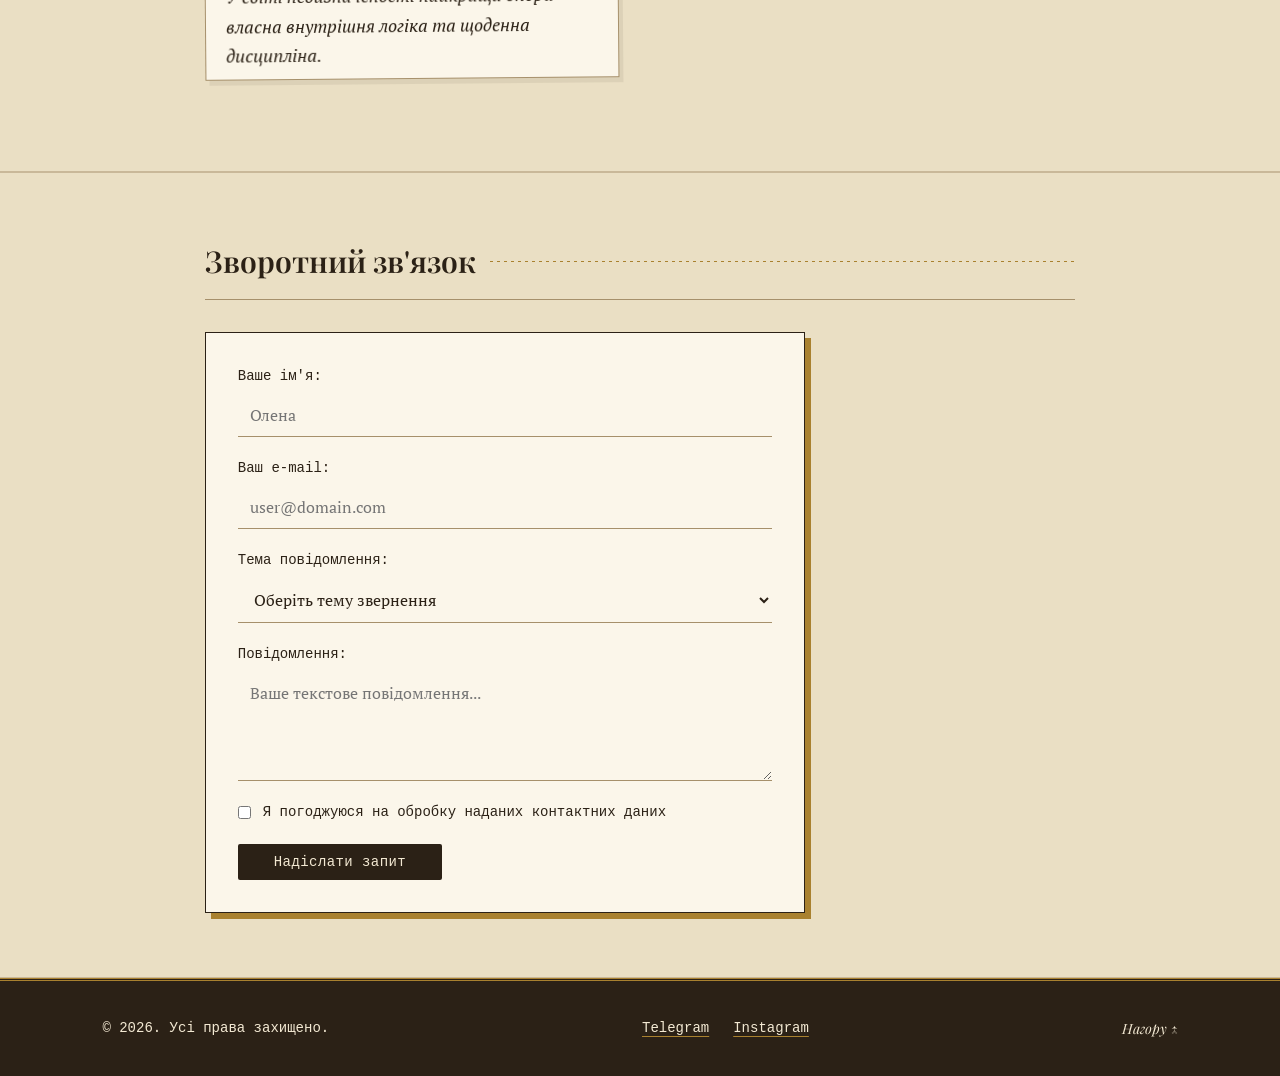
==== commit a2bf5d72: "Code polishing" ====
--- a/index.html
+++ b/index.html
@@ -329,7 +329,7 @@
         <li>
           <span class="mark">✦</span>
           <span>Відвідала 13 країн світу й продовжую поповнювати цей перелік <a href="travel.html" class="link-inline"> <br>
-            (дивіться архів подорожей →</a>)</span>
+            (дивіться архів подорожей →)</a></span>
         </li>
         <li><span class="mark">✦</span><span>Не люблю мандарини та апельсини</span></li>
         <li><span class="mark">✦</span><span>З раннього дитинства впевнено катаюся на роликах</span></li>
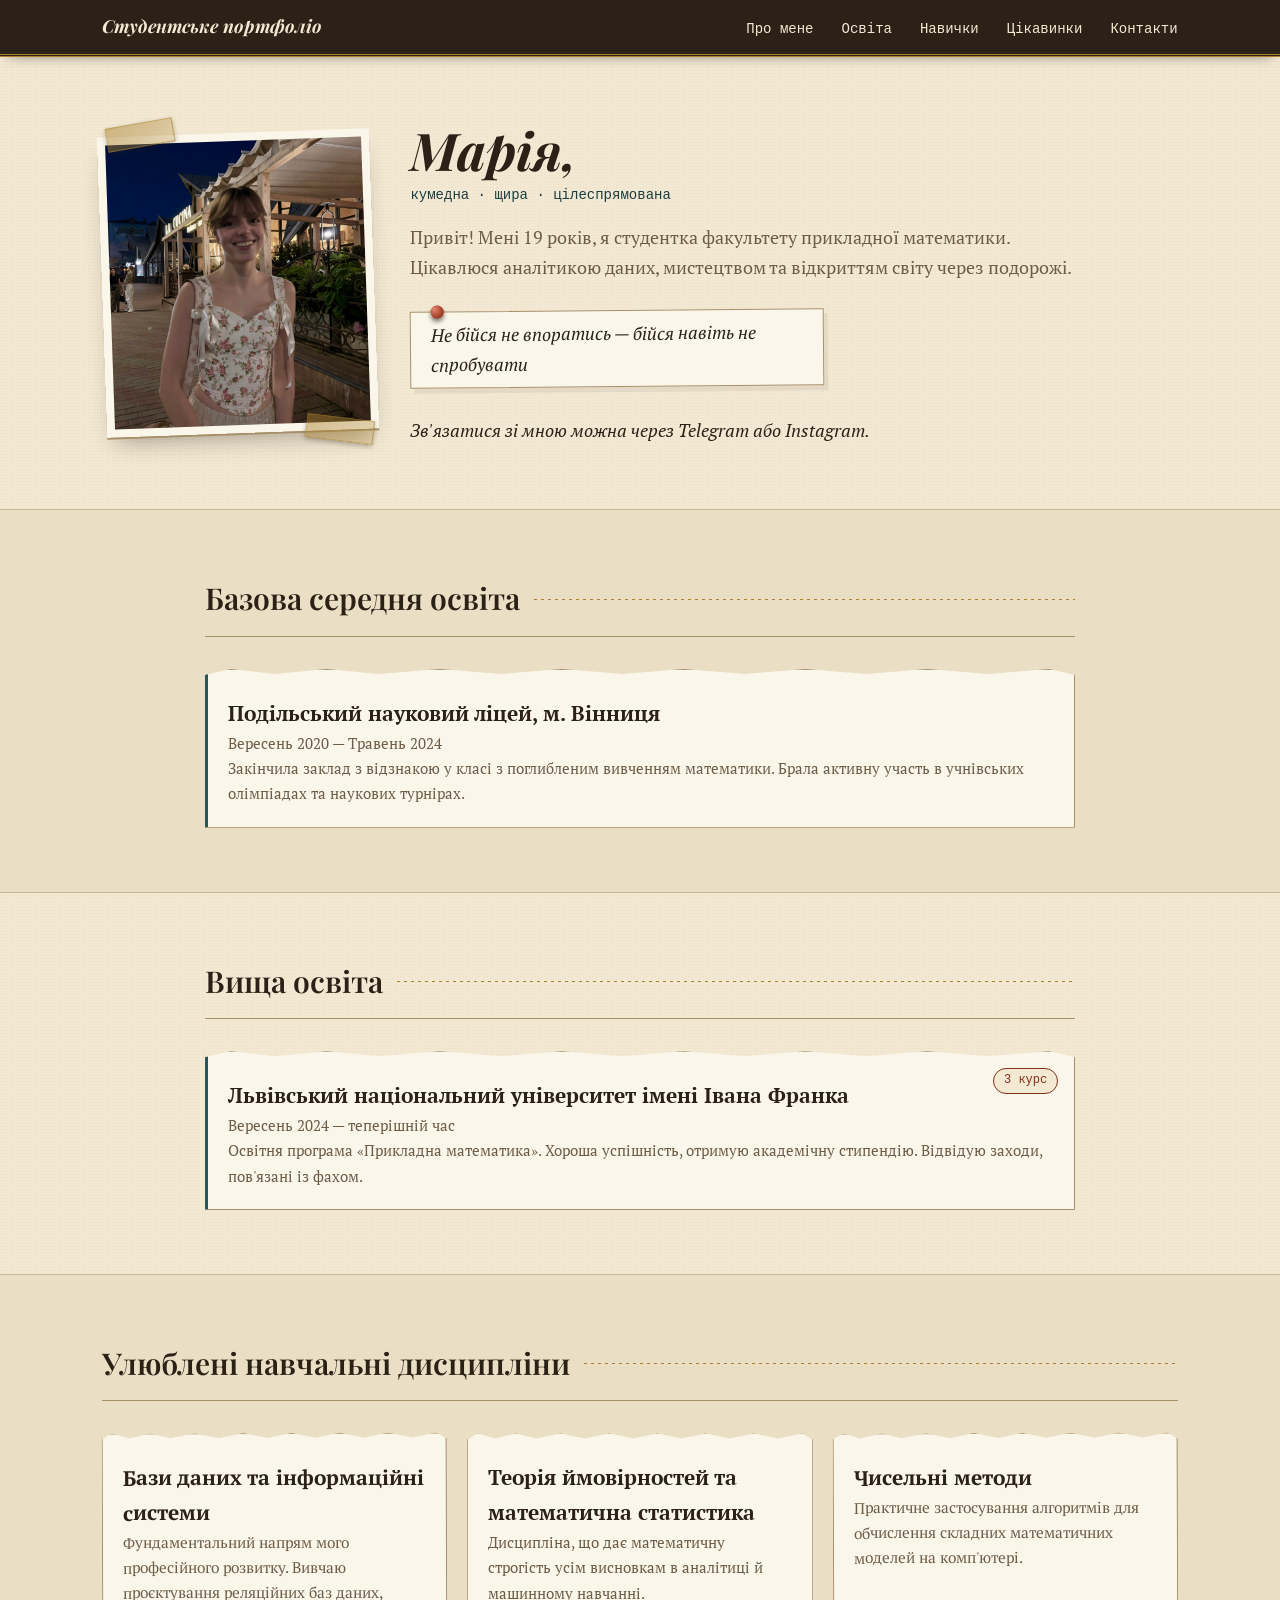
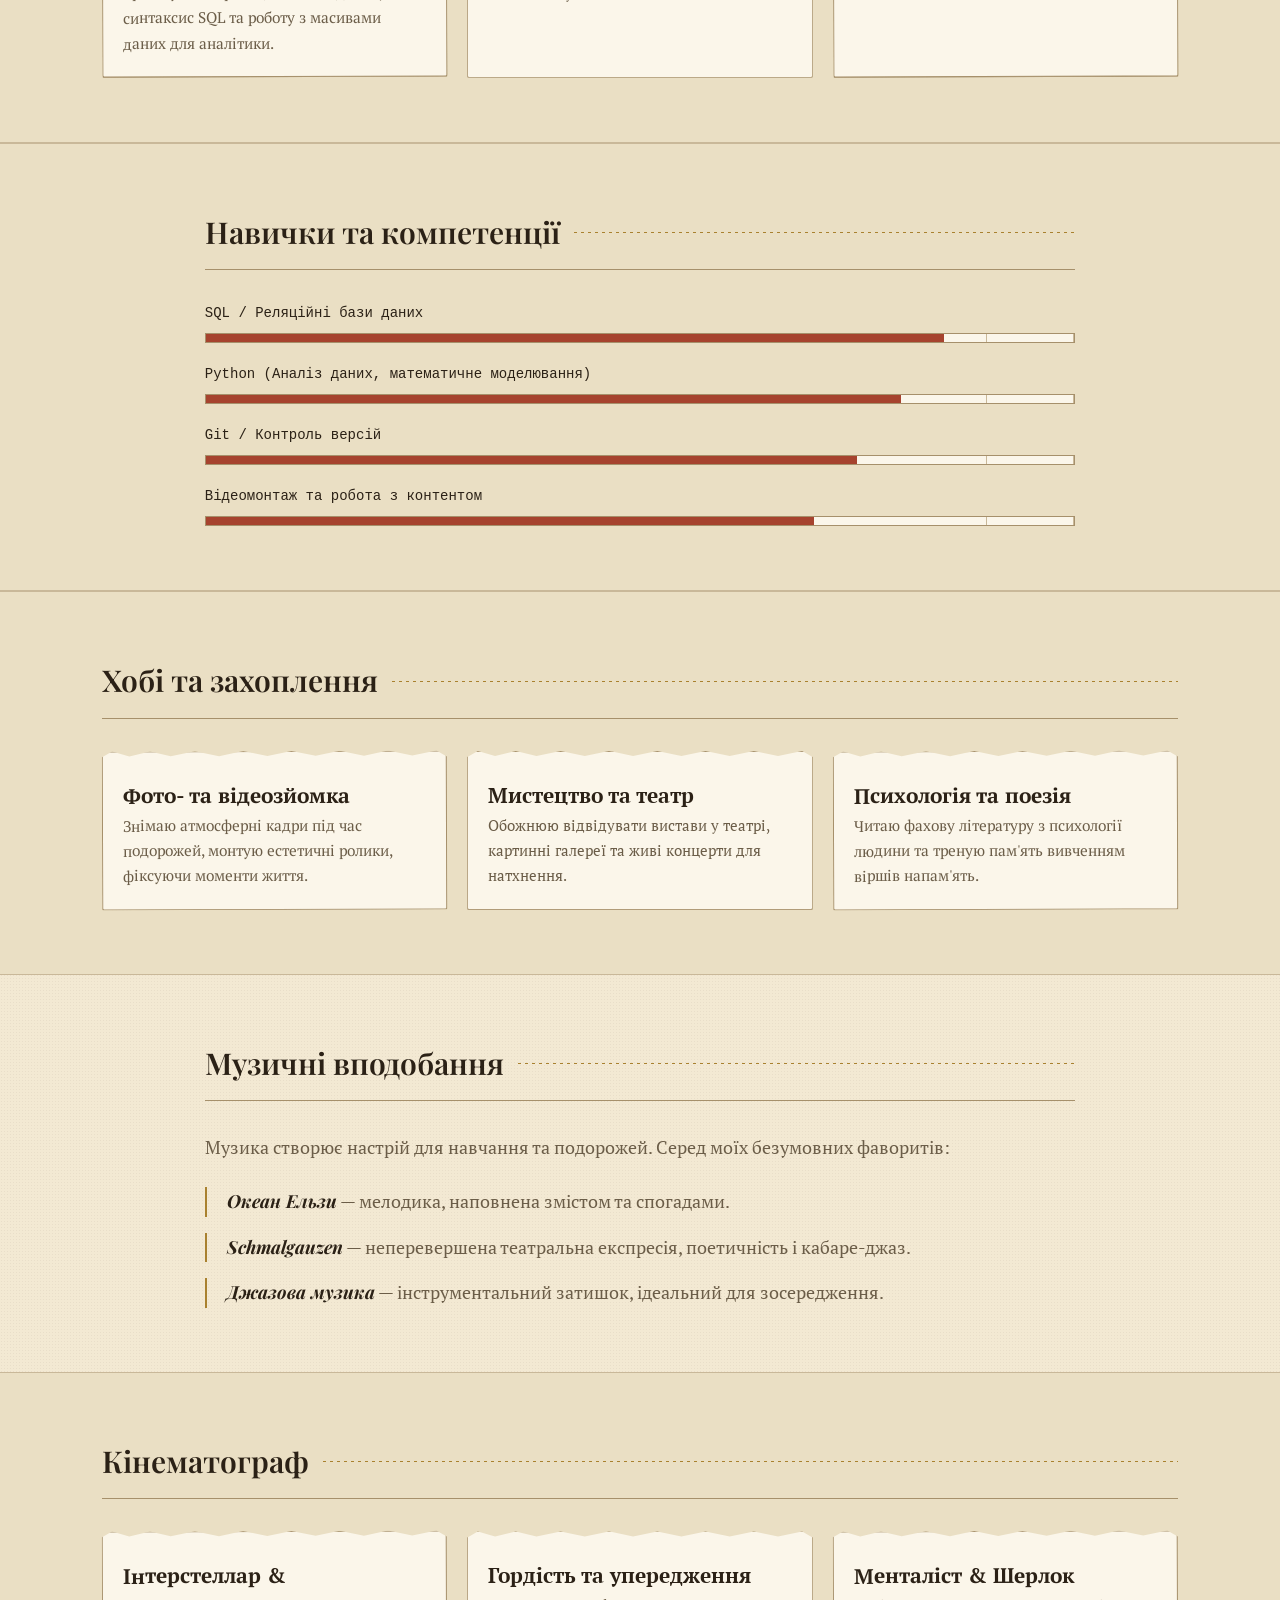
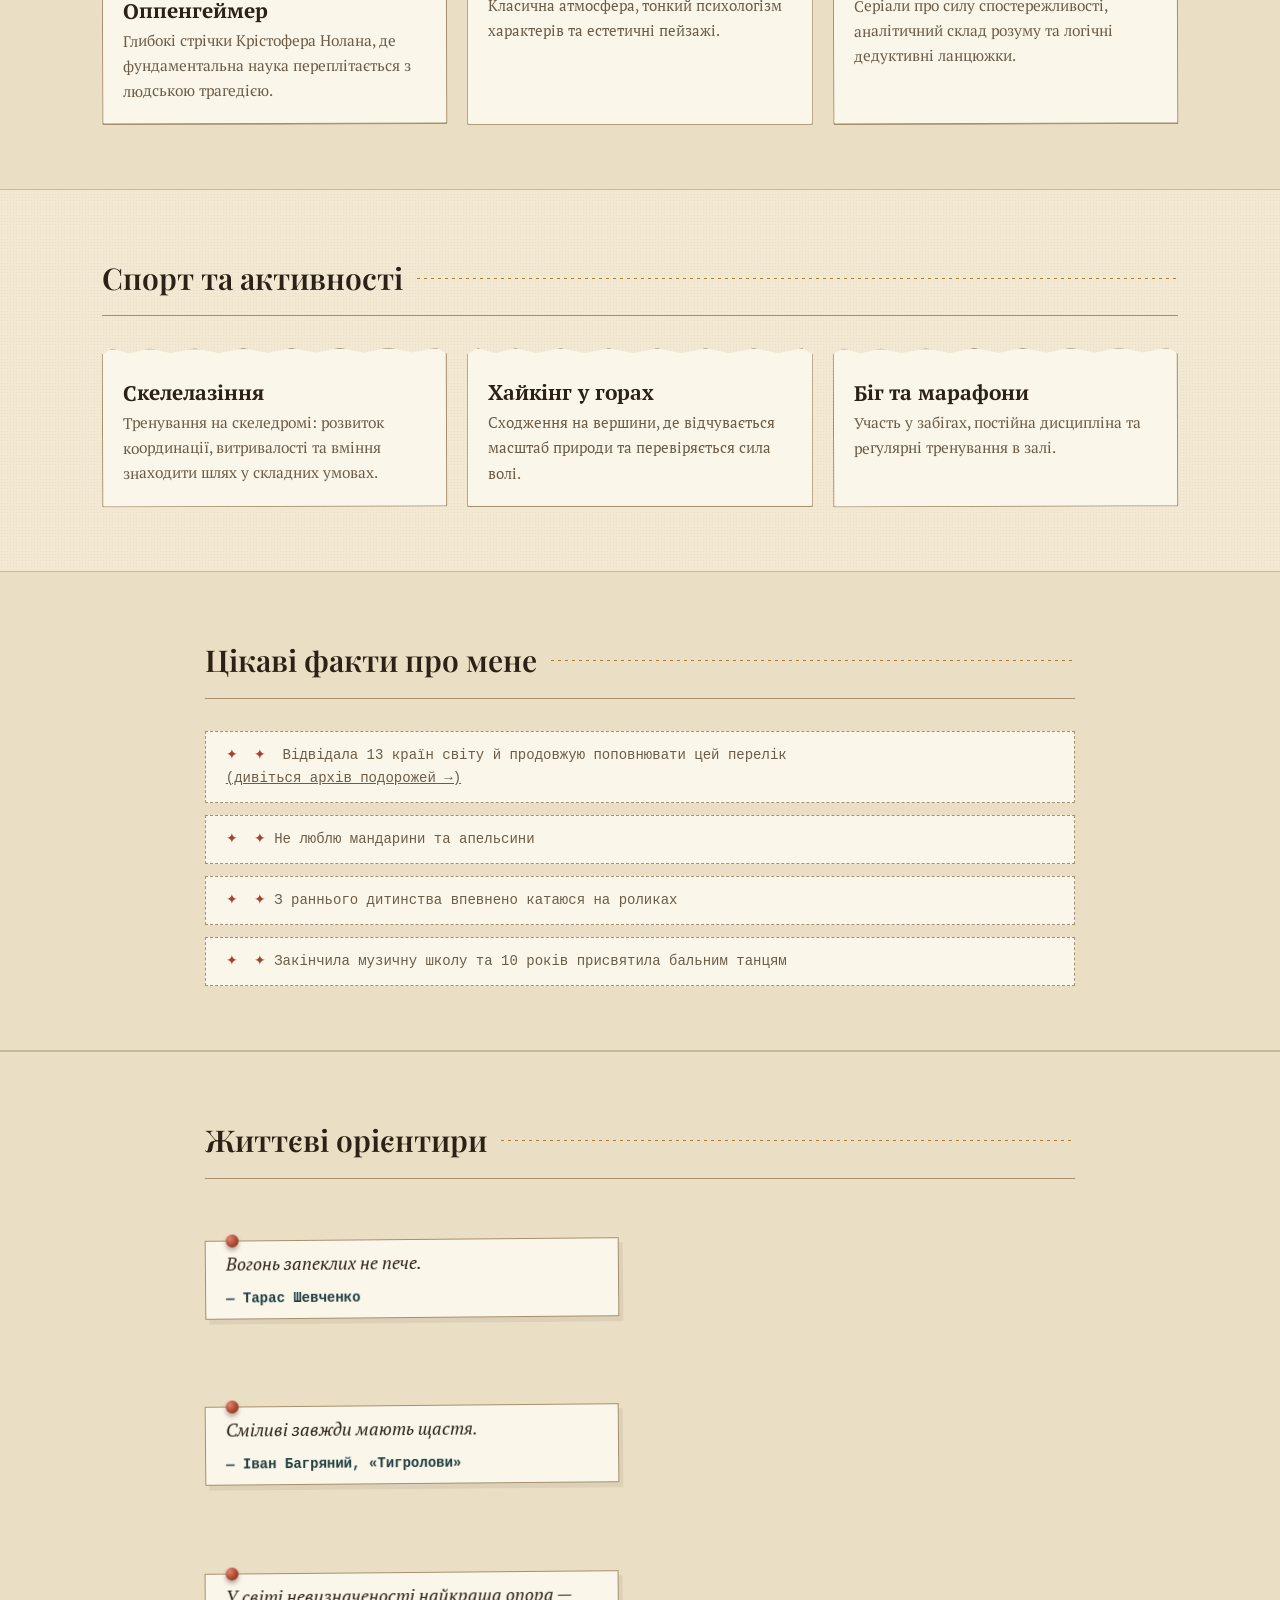
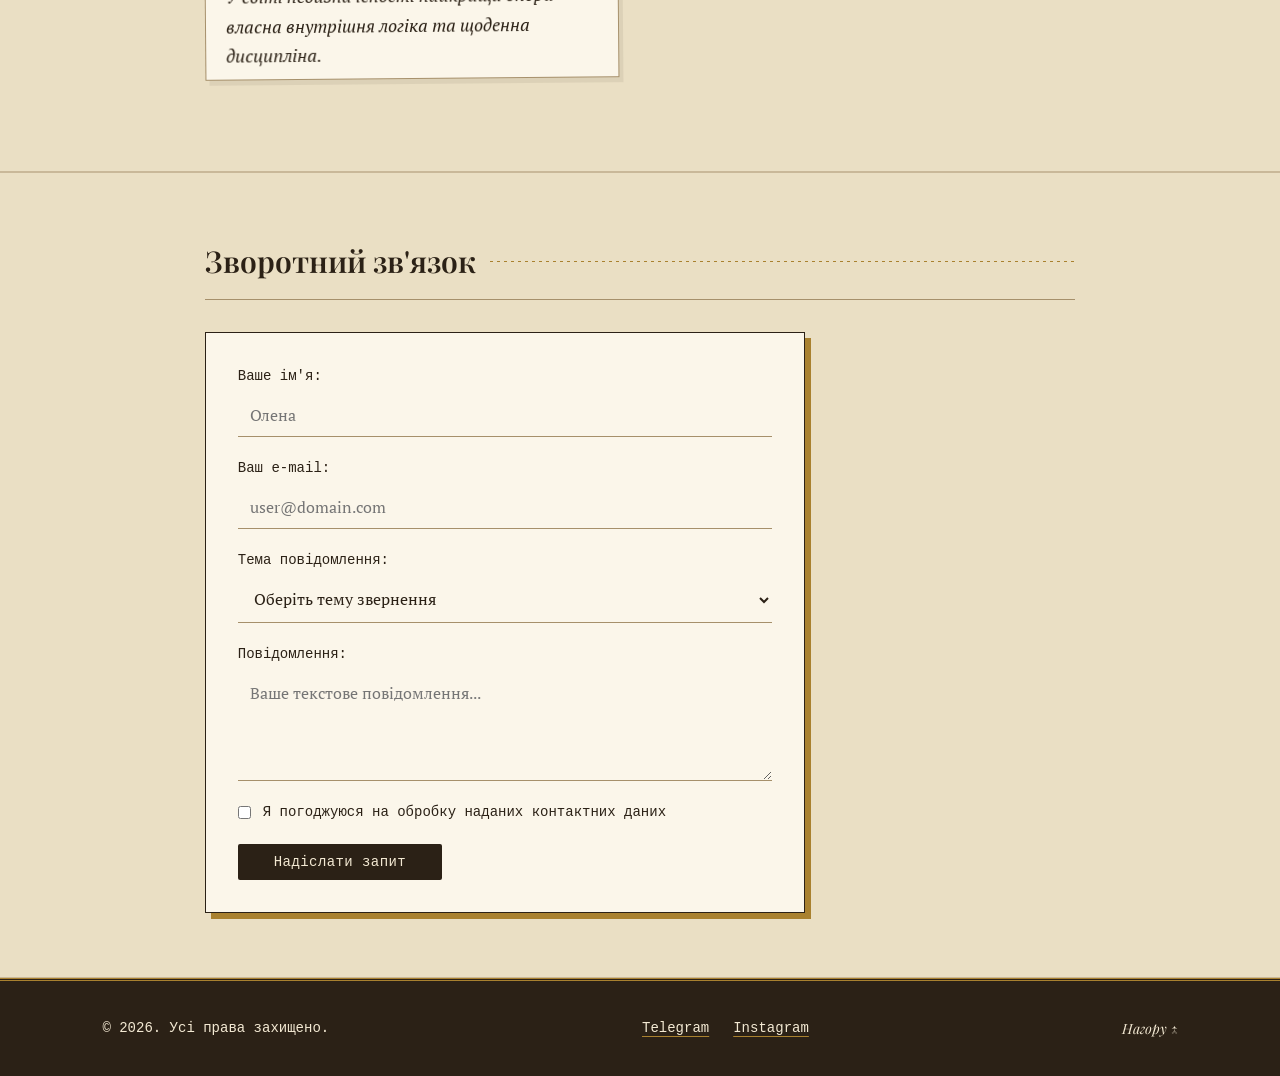
==== commit 4d569fd9: "Creating favicon" ====
--- a/index.html
+++ b/index.html
@@ -9,8 +9,9 @@
           content="Персональне студентське портфоліо: освіта, навички, захоплення та світогляд. Прикладна математика, аналітика даних, подорожі."
   >
 
-  <link rel="icon" href="img/favicon.ico" type="image/x-icon" >
-
+  <link rel="icon" type="image/png" sizes="16x16"  href="img/favicon.png">
+  <meta name="msapplication-TileColor" content="#ffffff">
+  <meta name="theme-color" content="#ffffff">
 
   <meta property="og:title" content="Марія — Студентське портфоліо">
   <meta property="og:description" content="Персональне портфоліо: прикладна математика, аналітика даних, досягнення та інтереси.">
--- a/css/style.css
+++ b/css/style.css
@@ -556,7 +556,7 @@
     color: var(--ink-muted);
 }
 
-/* Цитата */
+
 .quote {
     position: relative;
     max-width: 46ch;
@@ -990,13 +990,13 @@
     }
 }
 
-/* ---------- Галерея подорожей (figure / figcaption) ---------- */
+
 .gallery-card {
     padding: 12px;
     display: flex;
     flex-direction: column;
     gap: 12px;
-    clip-path: none; /* вимикаємо рваний край для фотокарток */
+    clip-path: none;
 }
 
 .gallery-card picture,
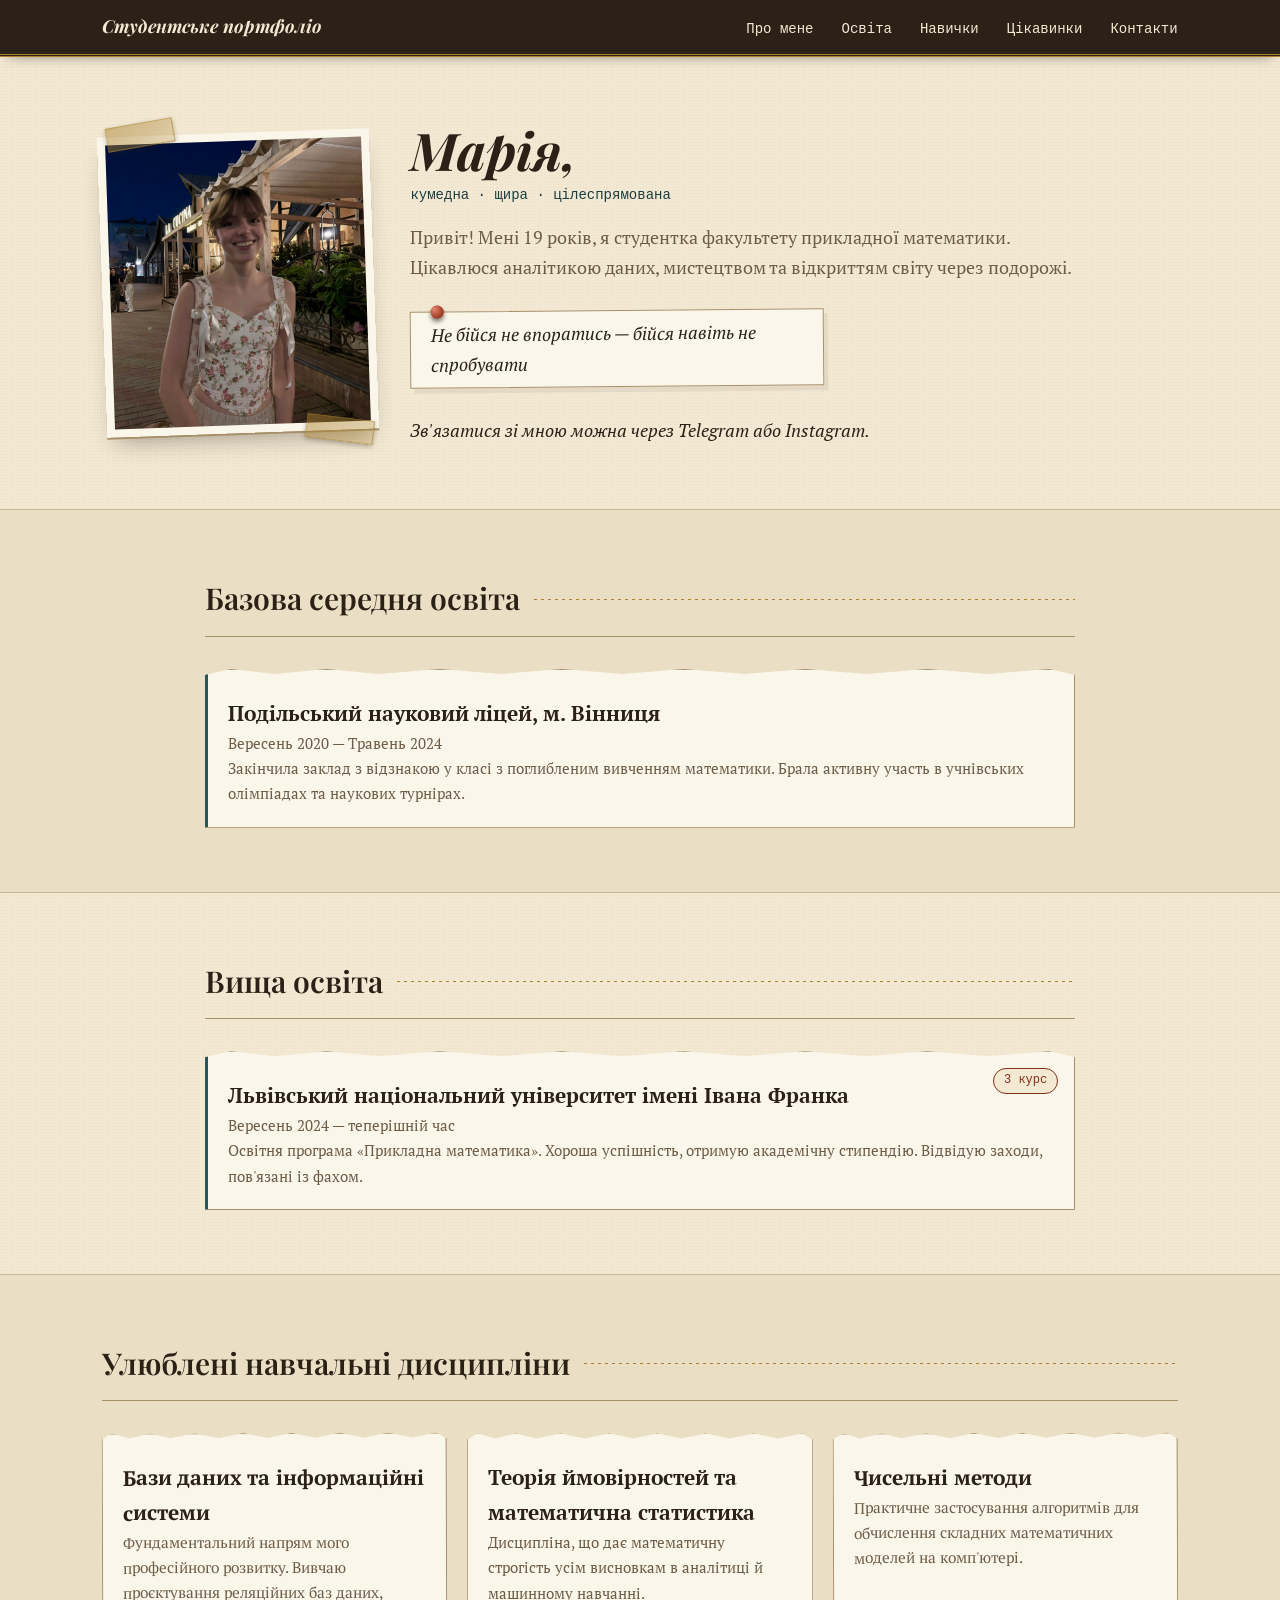
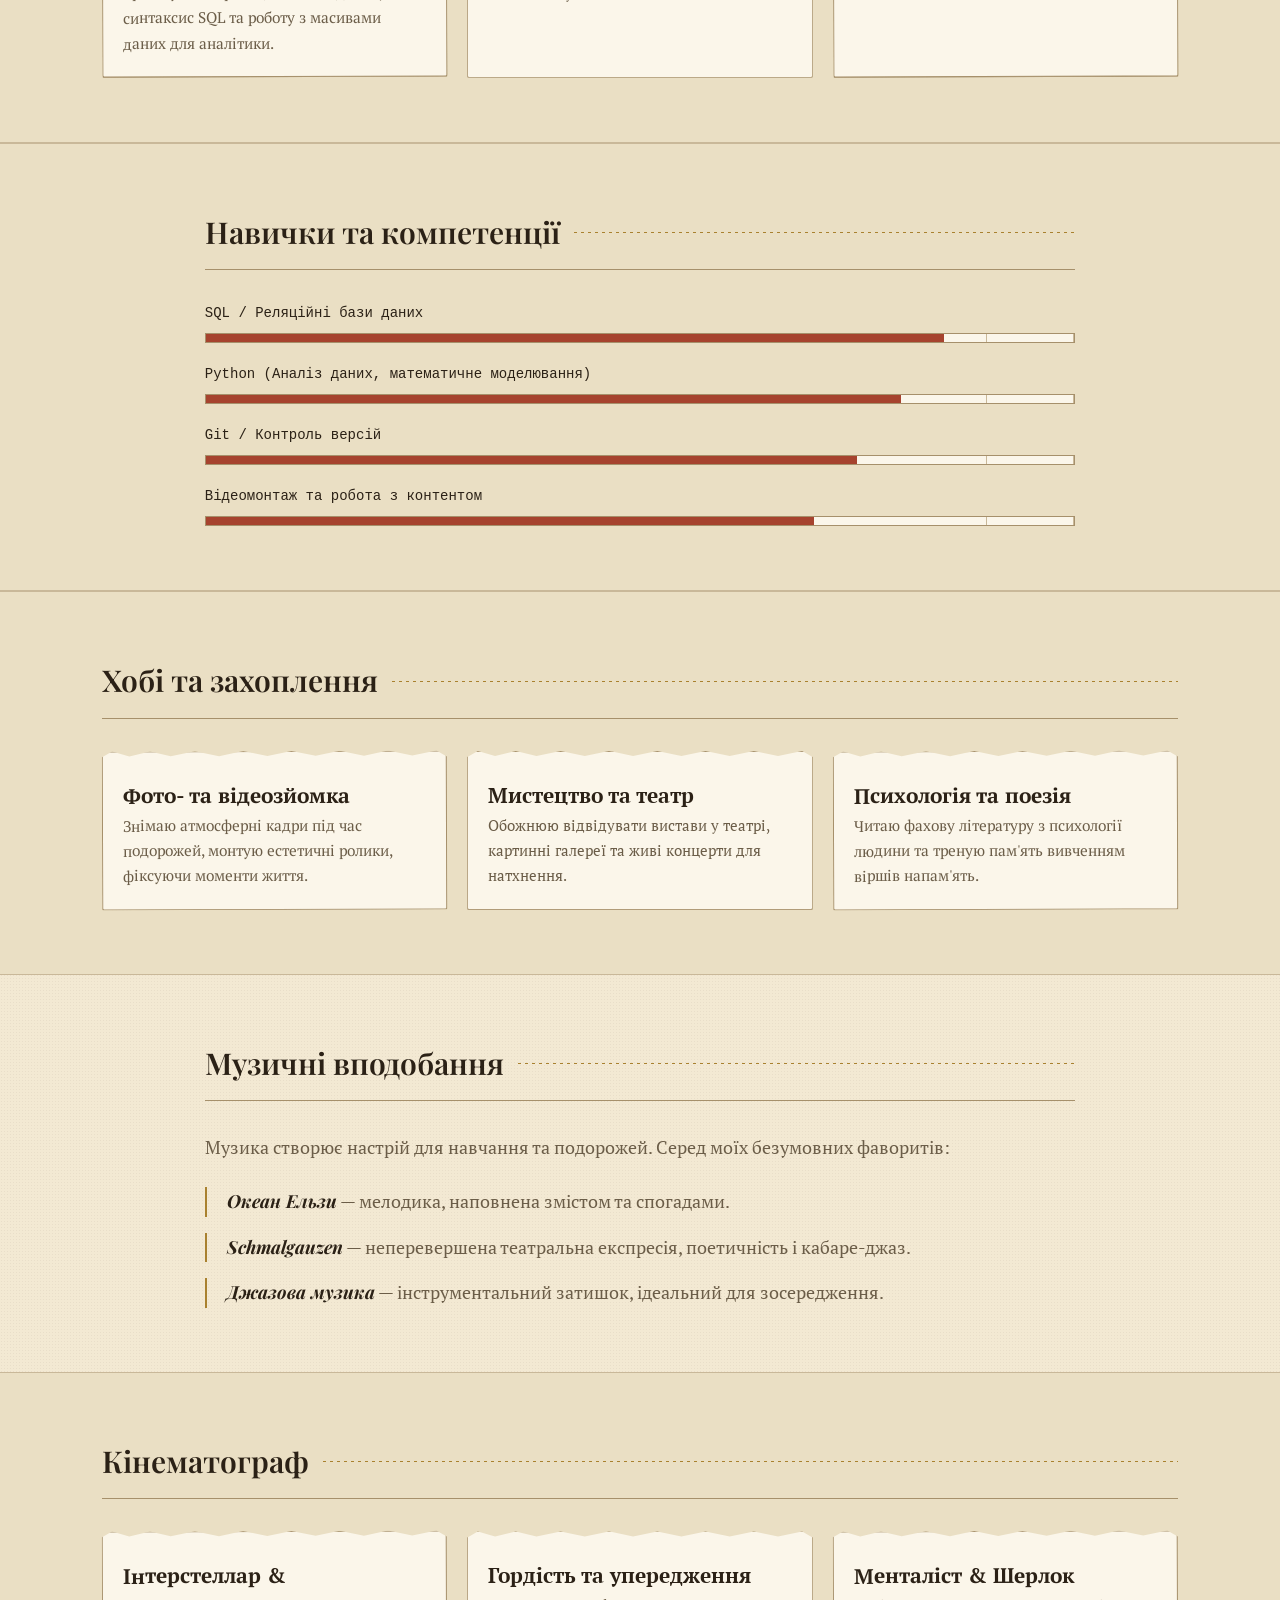
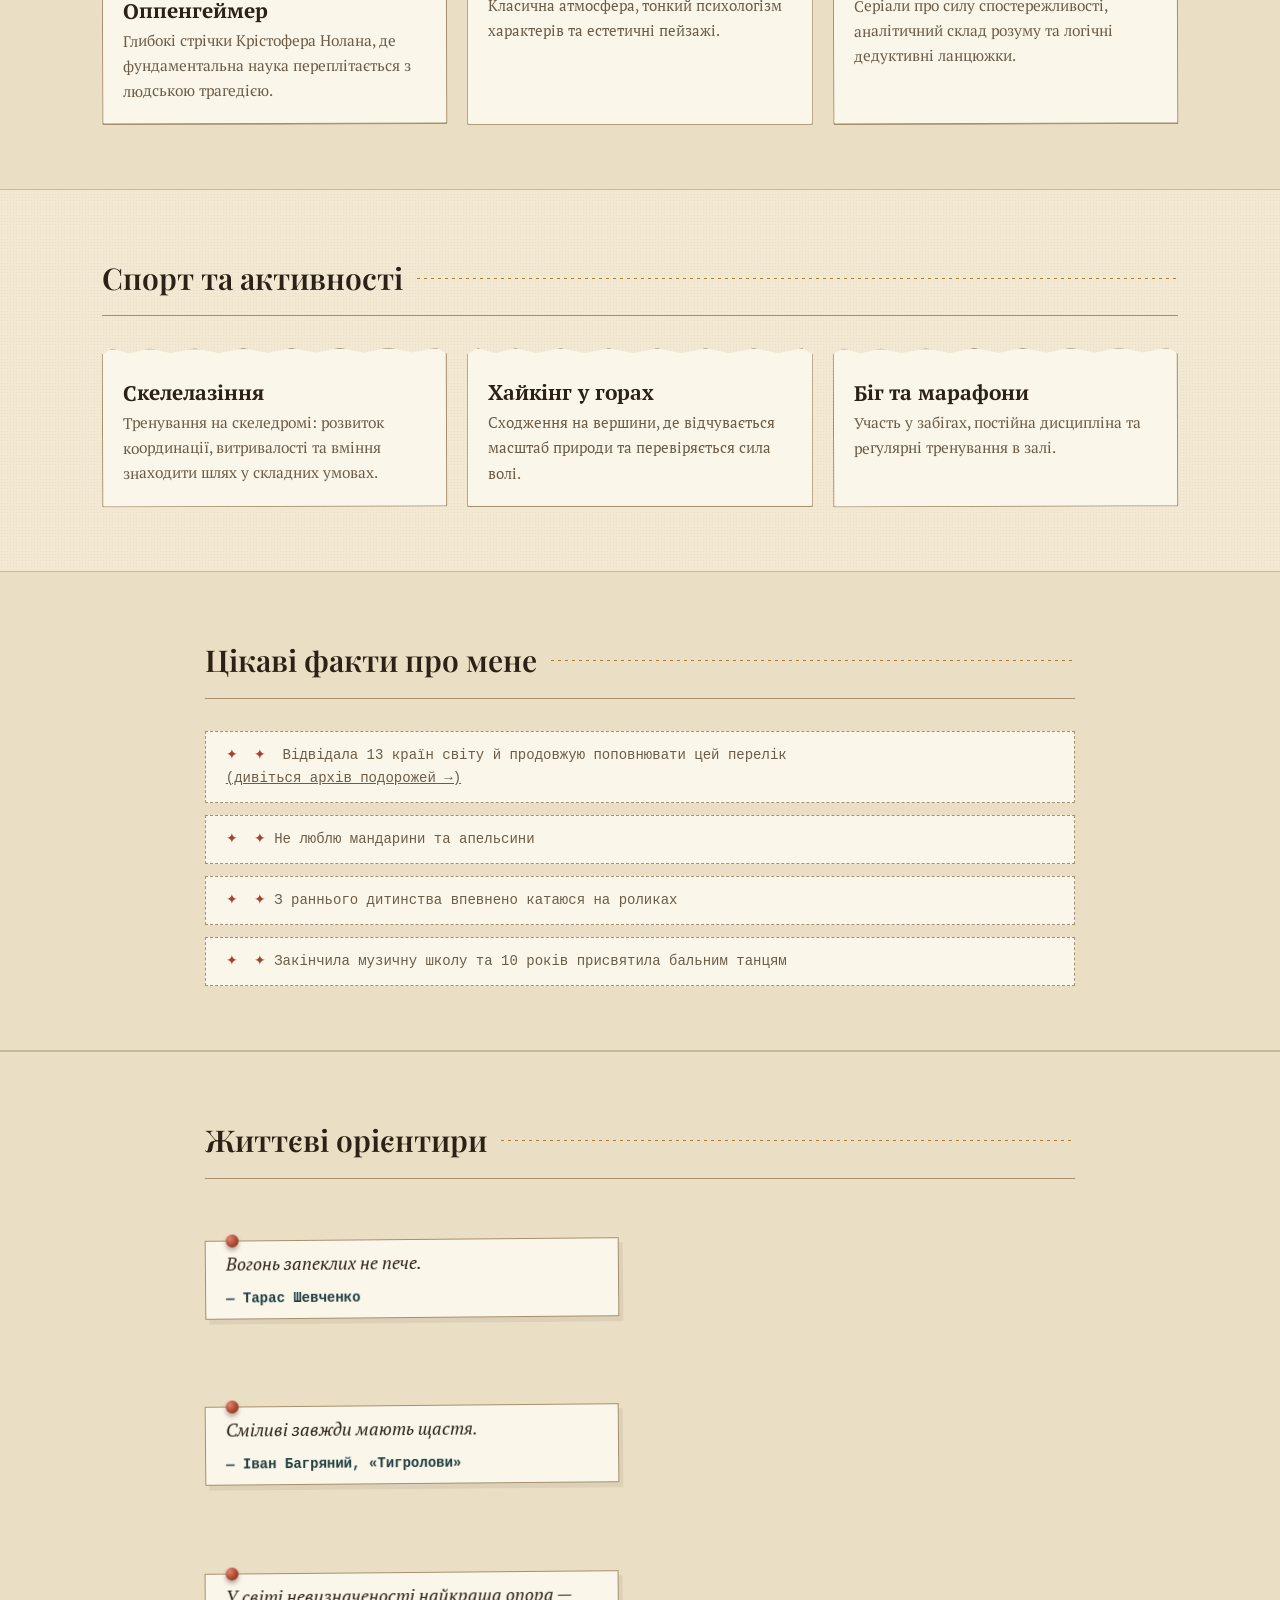
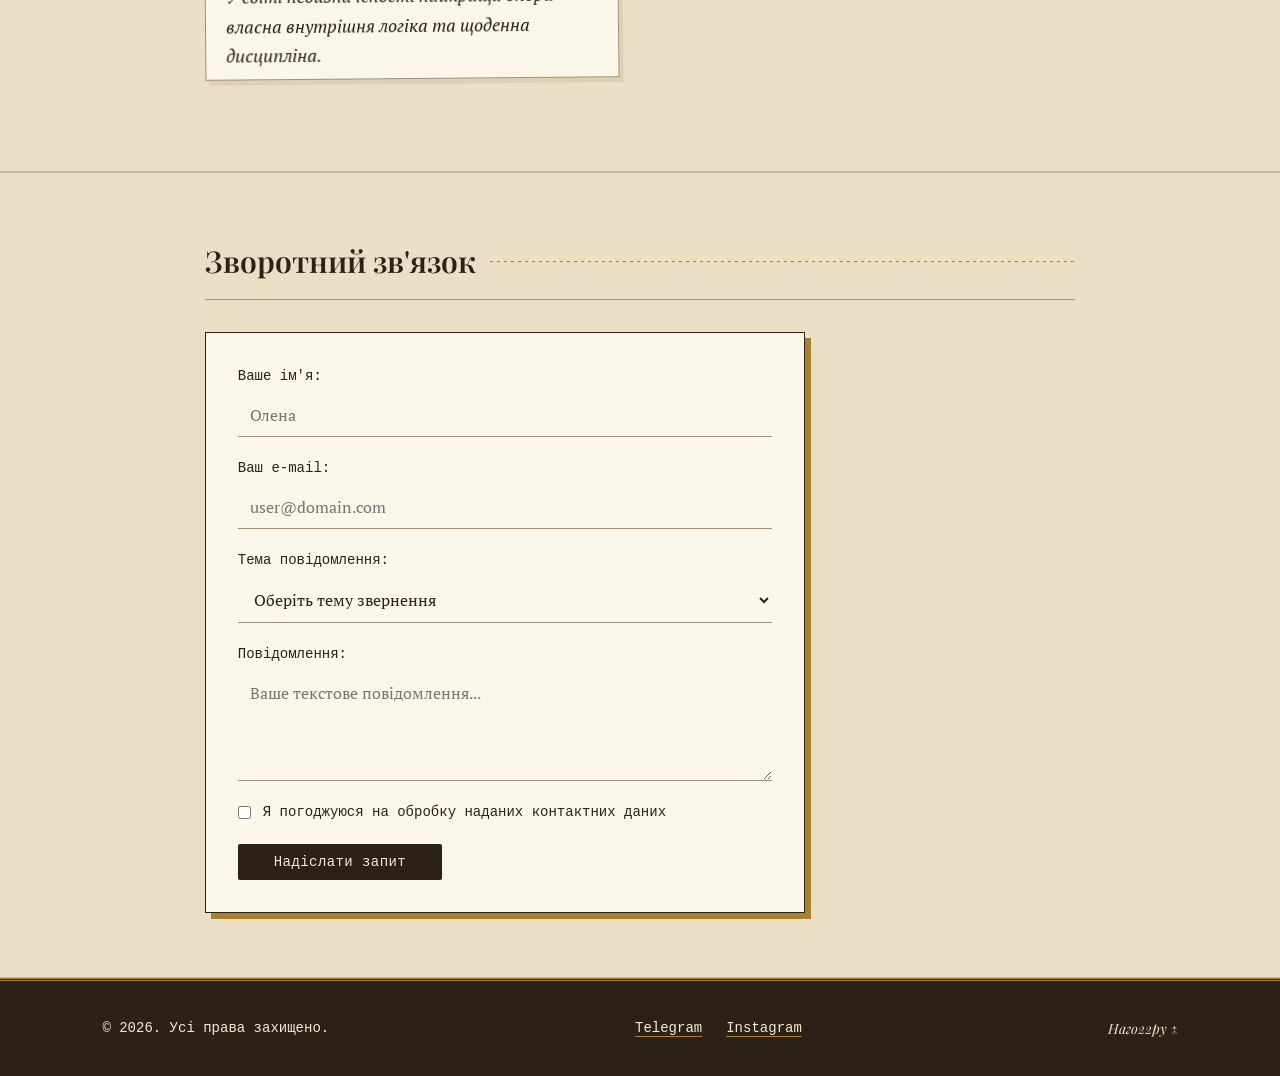
==== commit d870a6bd: "Polishing the code" ====
--- a/index.html
+++ b/index.html
@@ -407,7 +407,7 @@
       <li><a href="https://t.me/miarxxx" target="_blank" rel="noopener noreferrer" aria-label="Telegram профіль">Telegram</a></li>
       <li><a href="https://instagram.com" target="_blank" rel="noopener noreferrer" aria-label="Instagram профіль">Instagram</a></li>
     </ul>
-    <a href="#about" class="footer-top">Нагору ↑</a>
+    <a href="#about" class="footer-top">Наго22ру ↑</a>
   </div>
 </footer>
 </body>
--- a/css/style.css
+++ b/css/style.css
@@ -1,4 +1,3 @@
-
 :root {
     color-scheme: light;
     --paper: #f3e9d3;
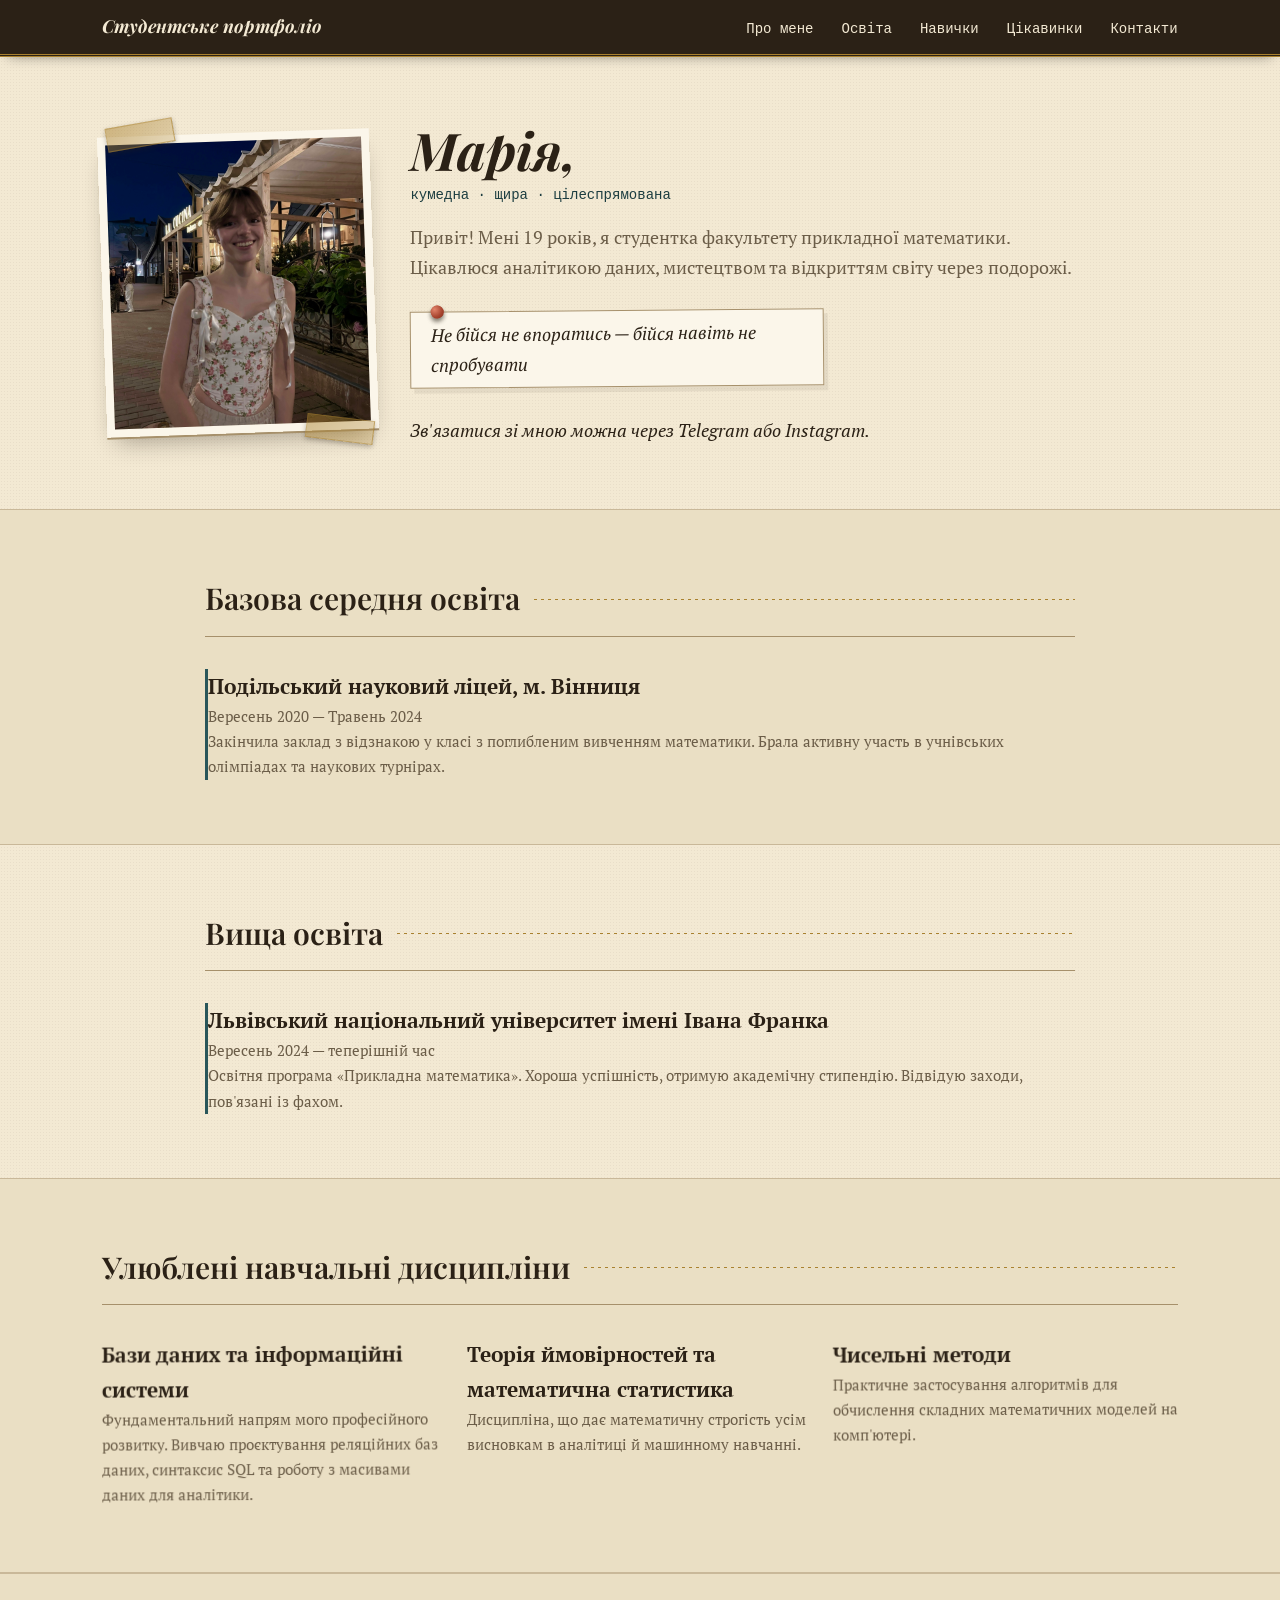
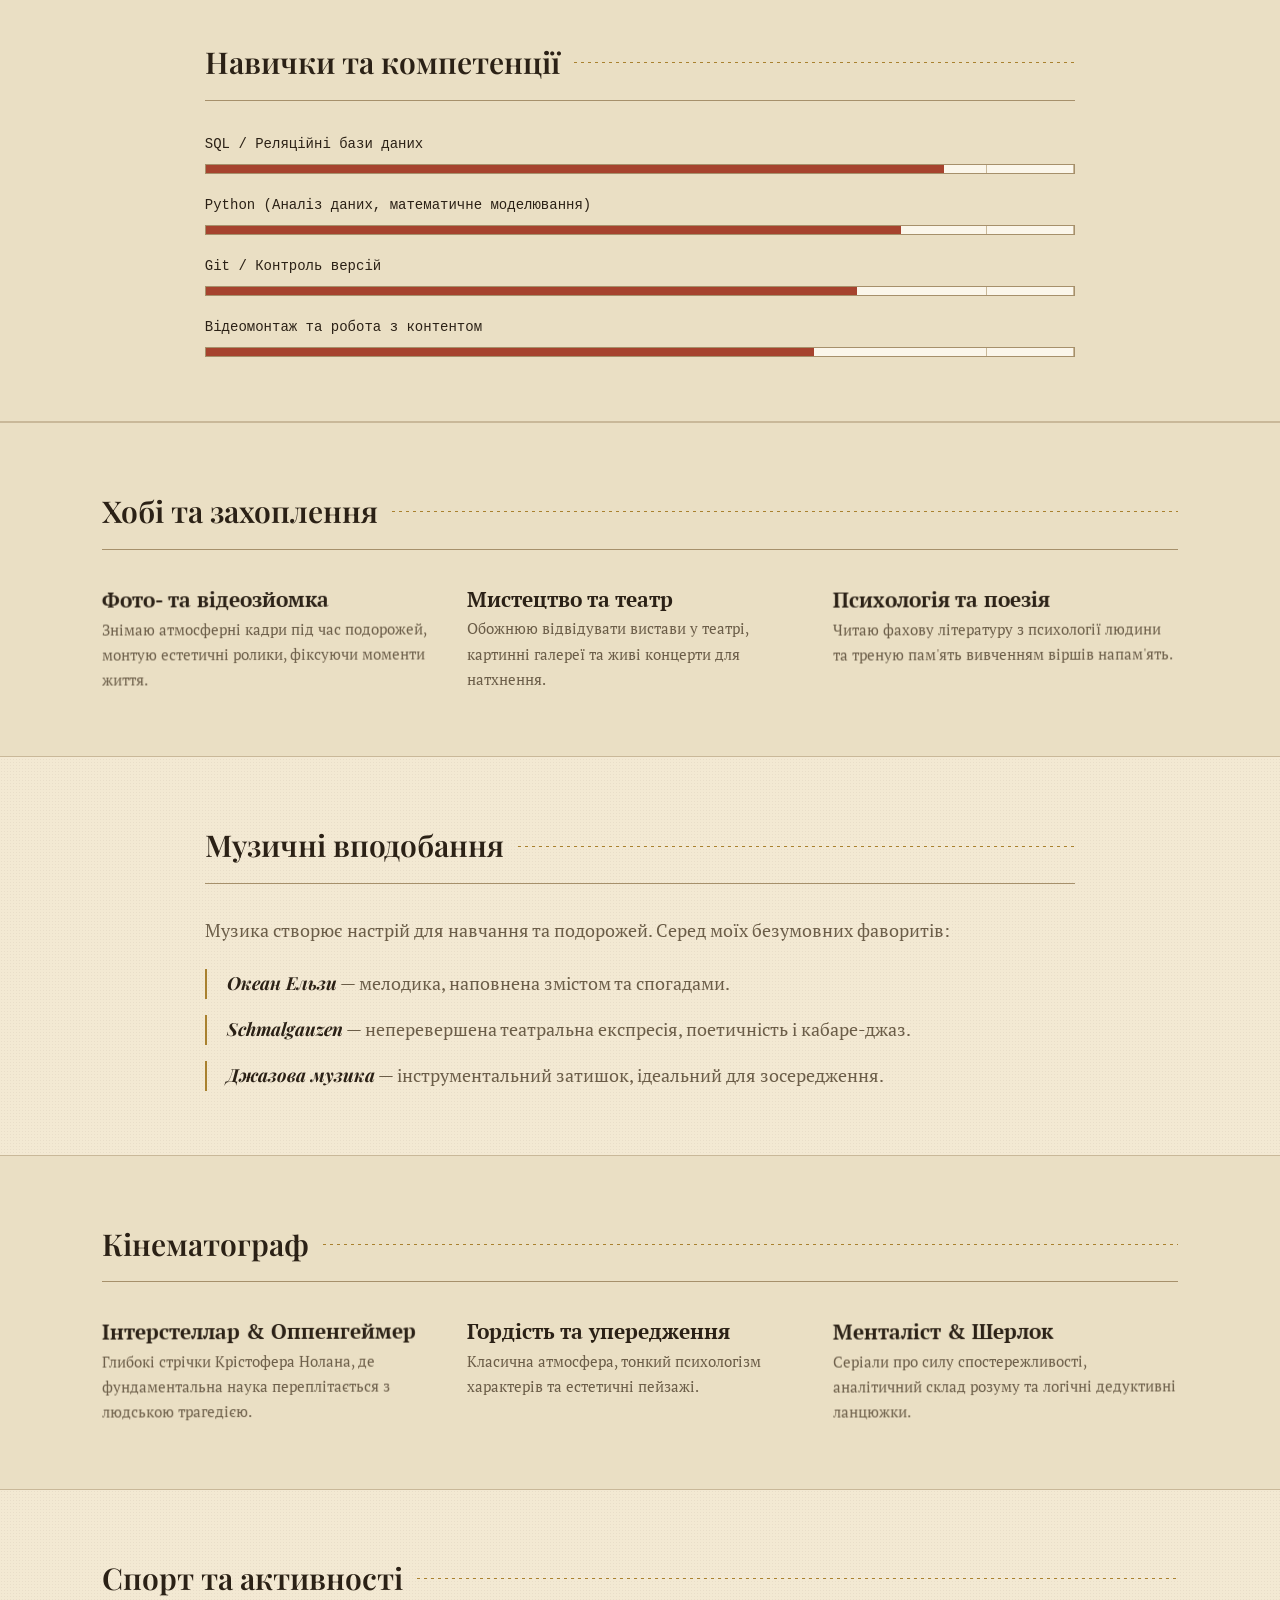
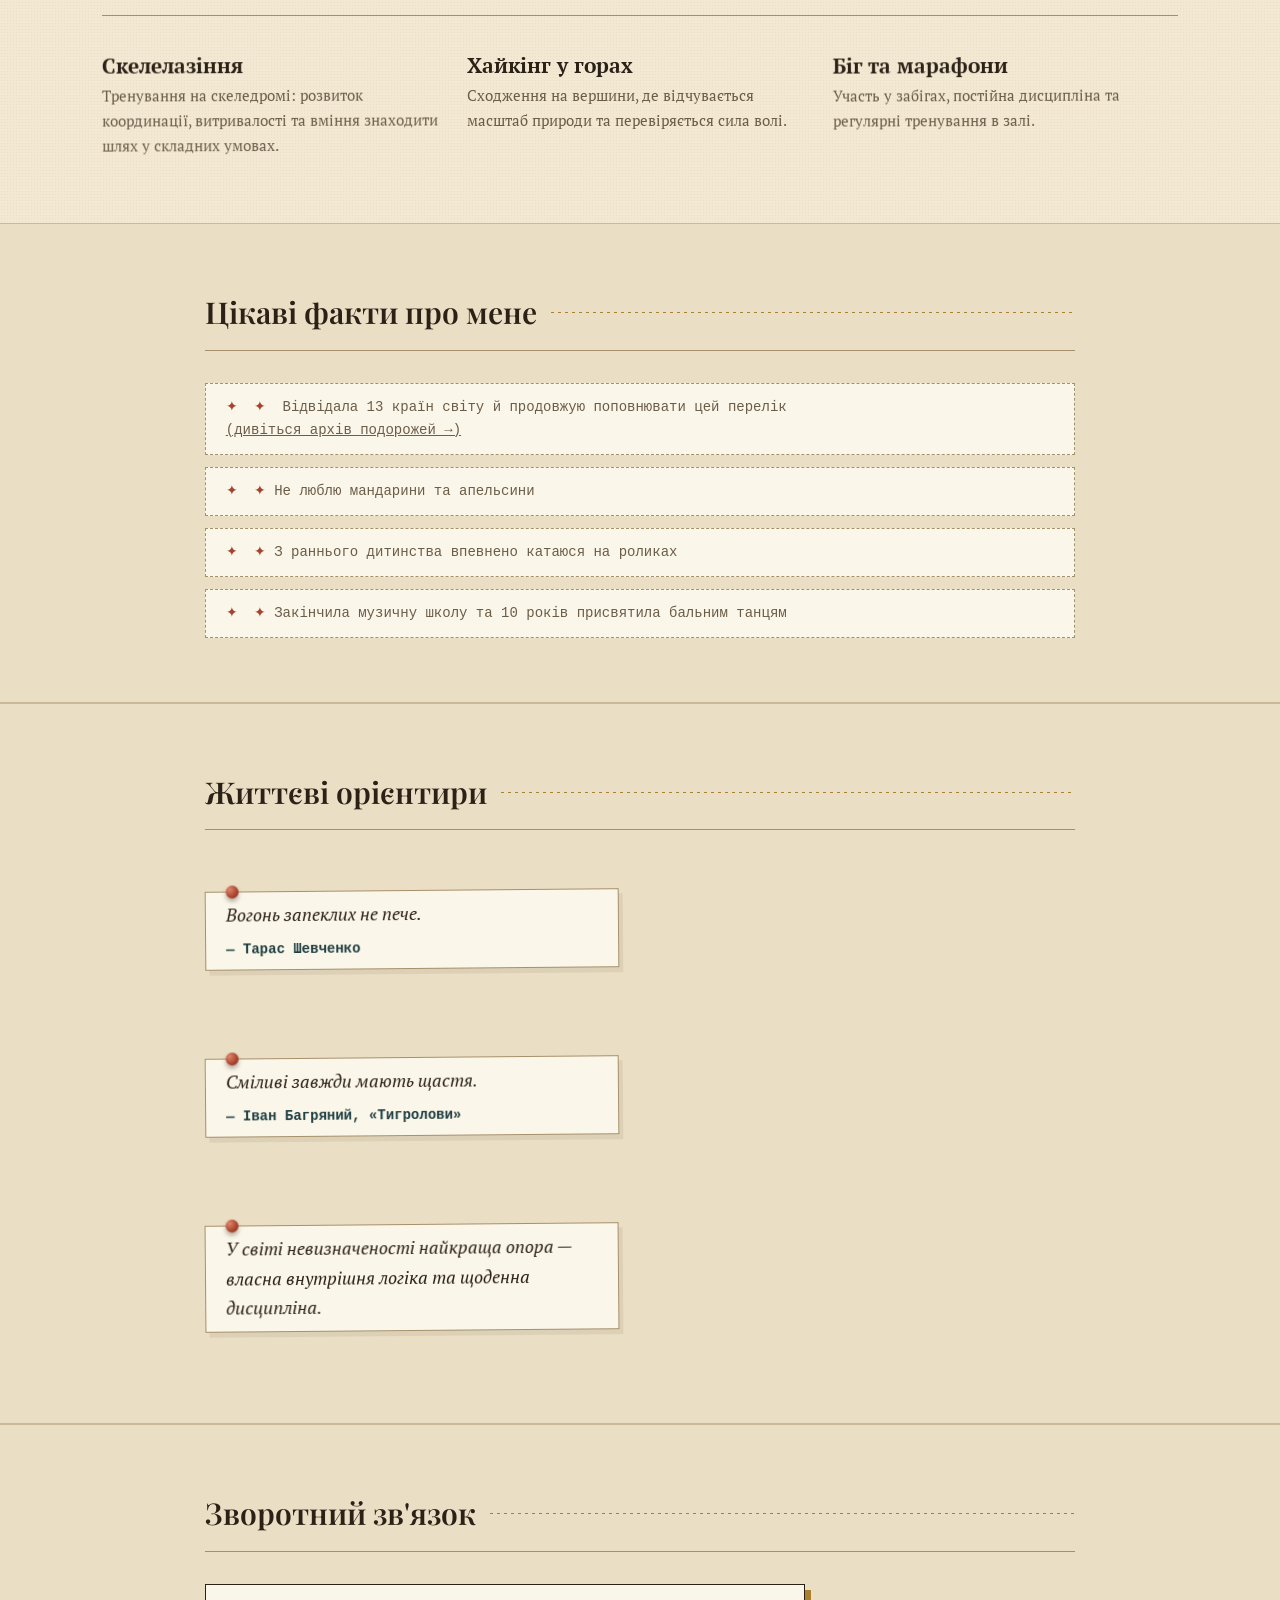
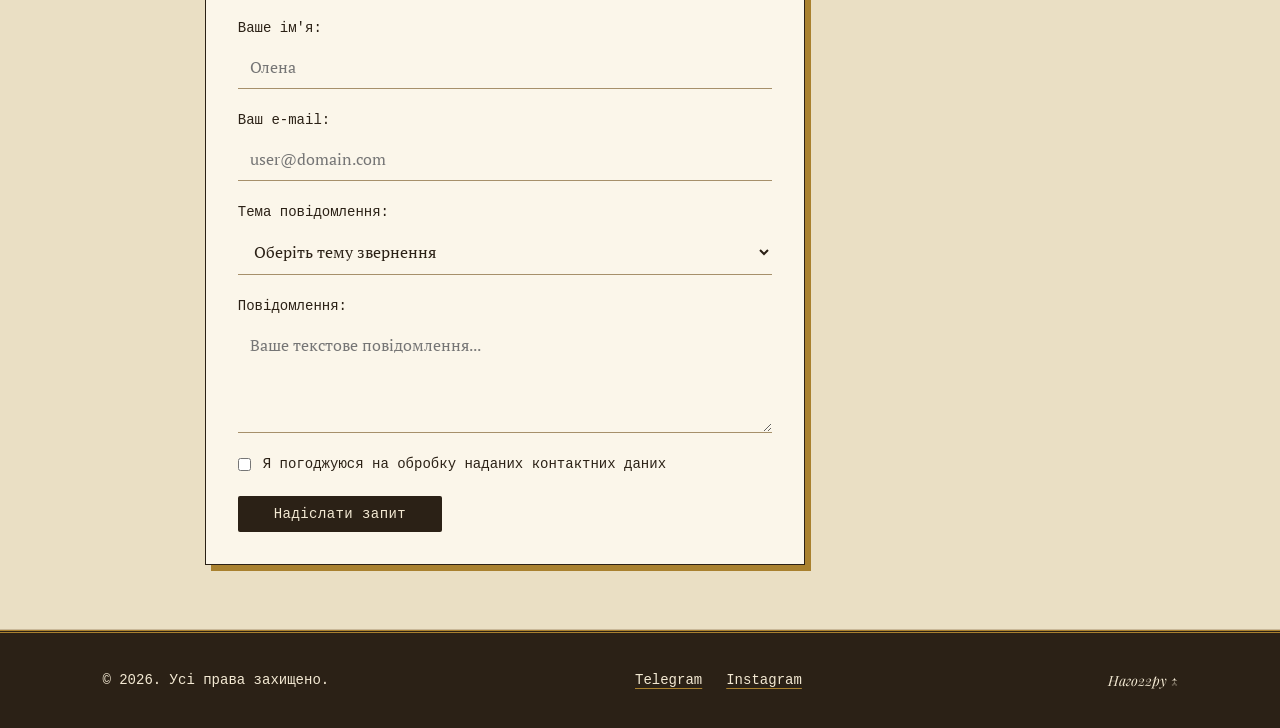
==== commit 978d6668: "Refreshing code" ====
--- a/index.html
+++ b/index.html
@@ -411,4 +411,6 @@
   </div>
 </footer>
 </body>
-</html>+</html>
+
+
--- a/css/style.css
+++ b/css/style.css
@@ -624,11 +624,11 @@
 .grid,
 .card-grid {
     display: grid;
-    grid-template-columns: repeat(auto-fit, minmax(16rem, 1fr));
+    grid-template-columns: repeat(auto-fit, minmax(16rem, 2fr));
     gap: 1.25rem;
 }
 
-
+2
 .card {
     position: relative;
     border-radius: 2px;
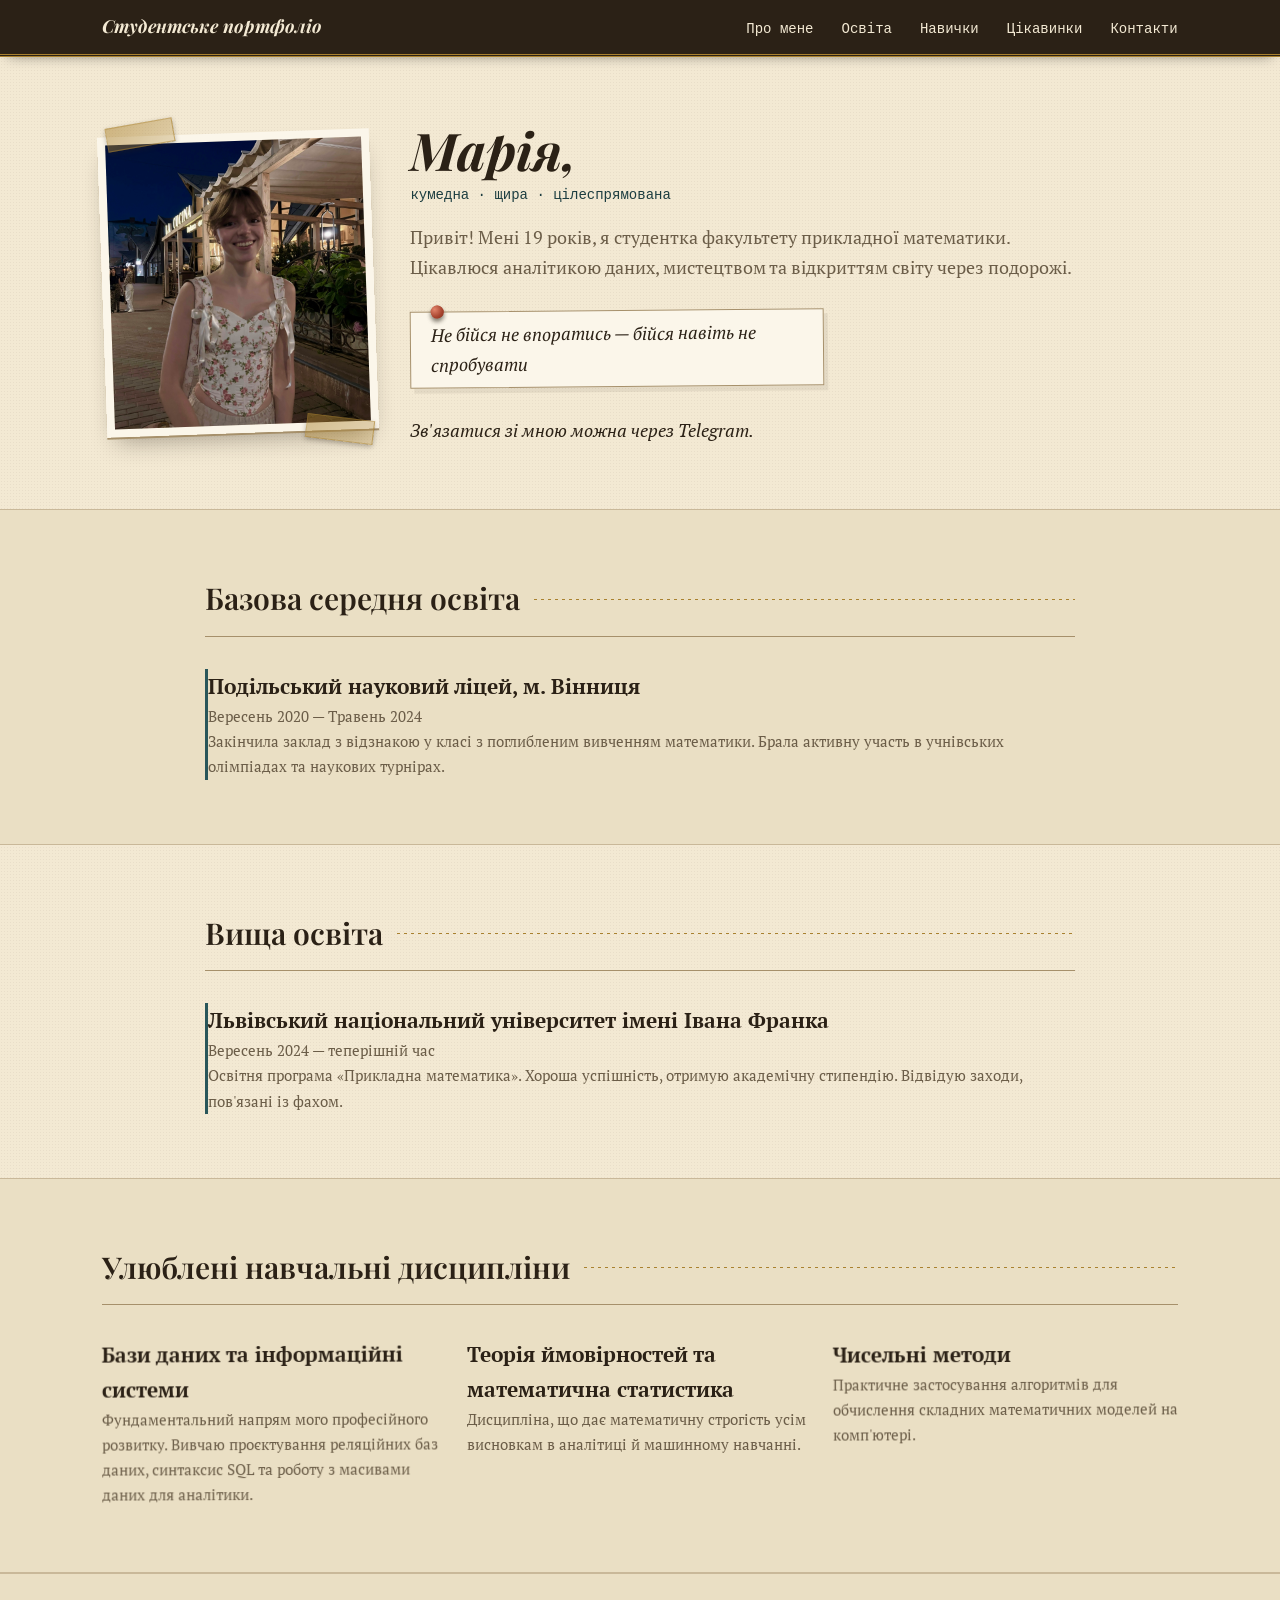
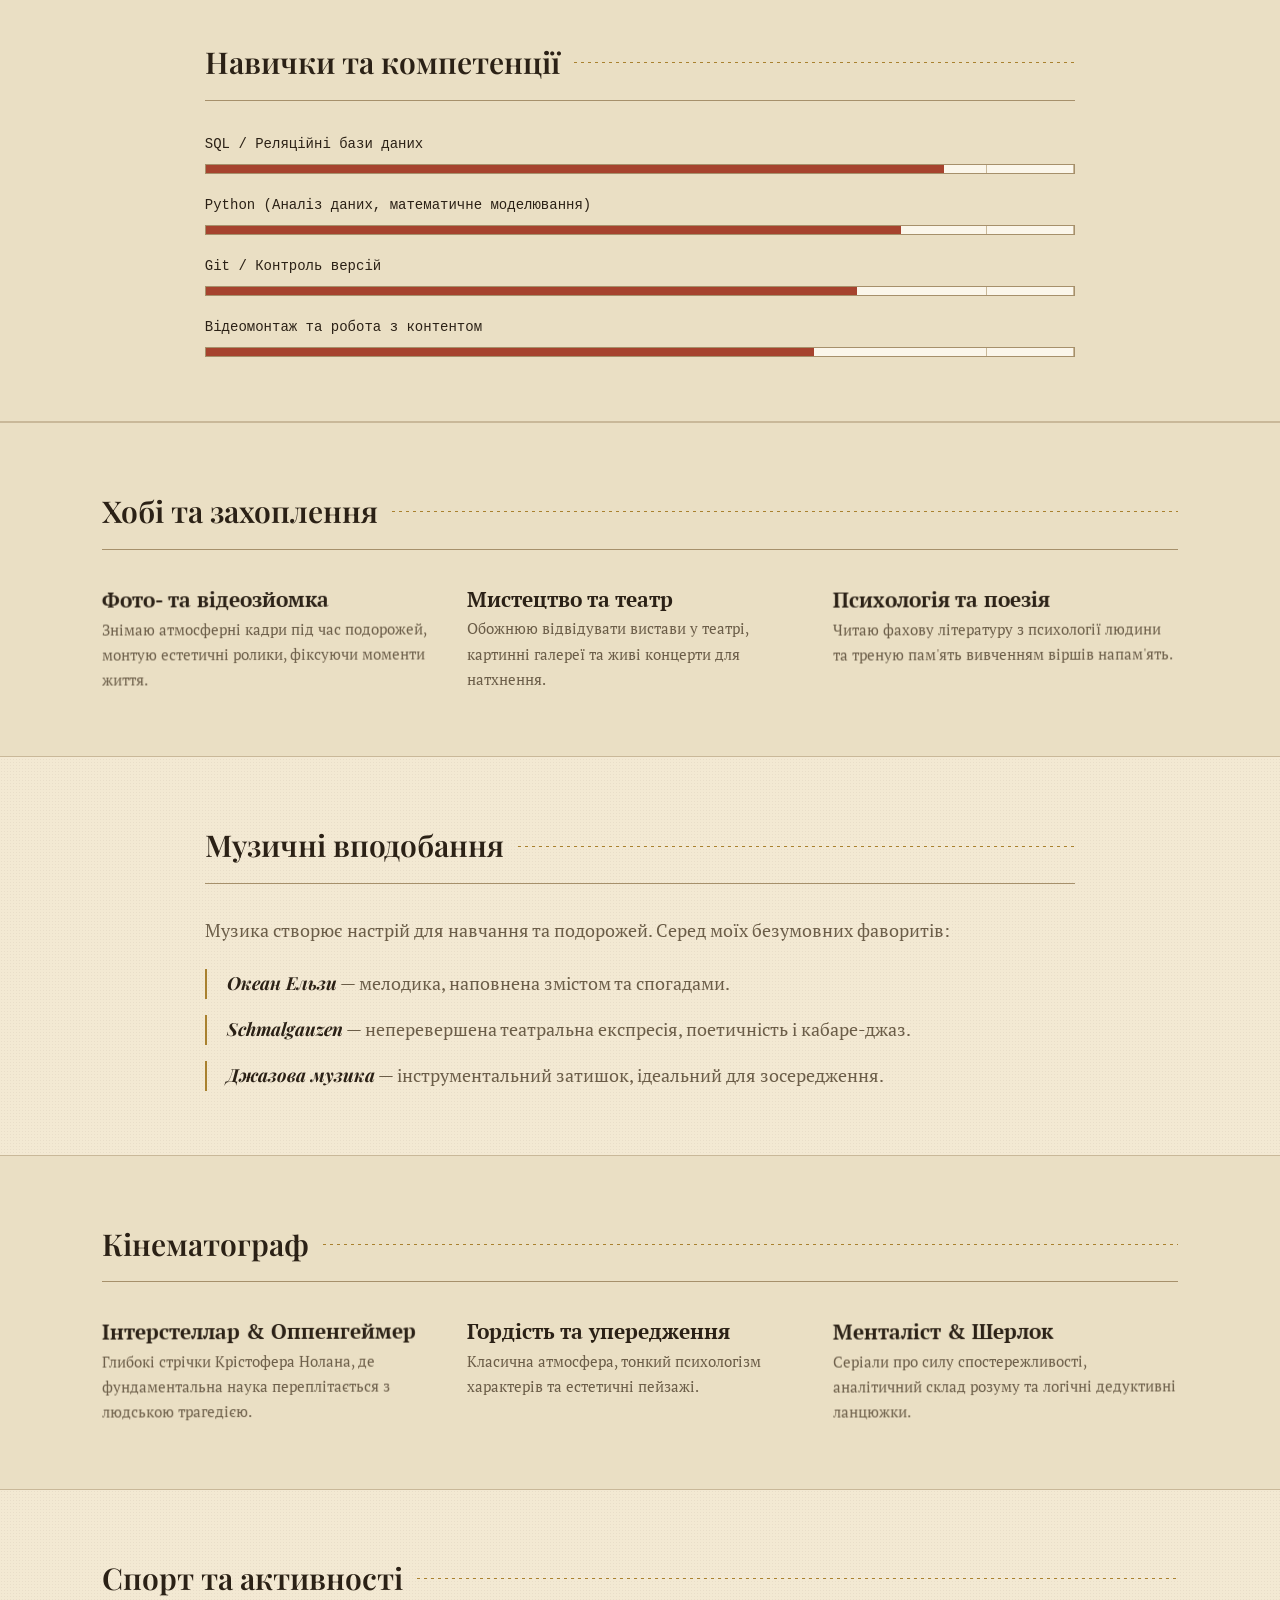
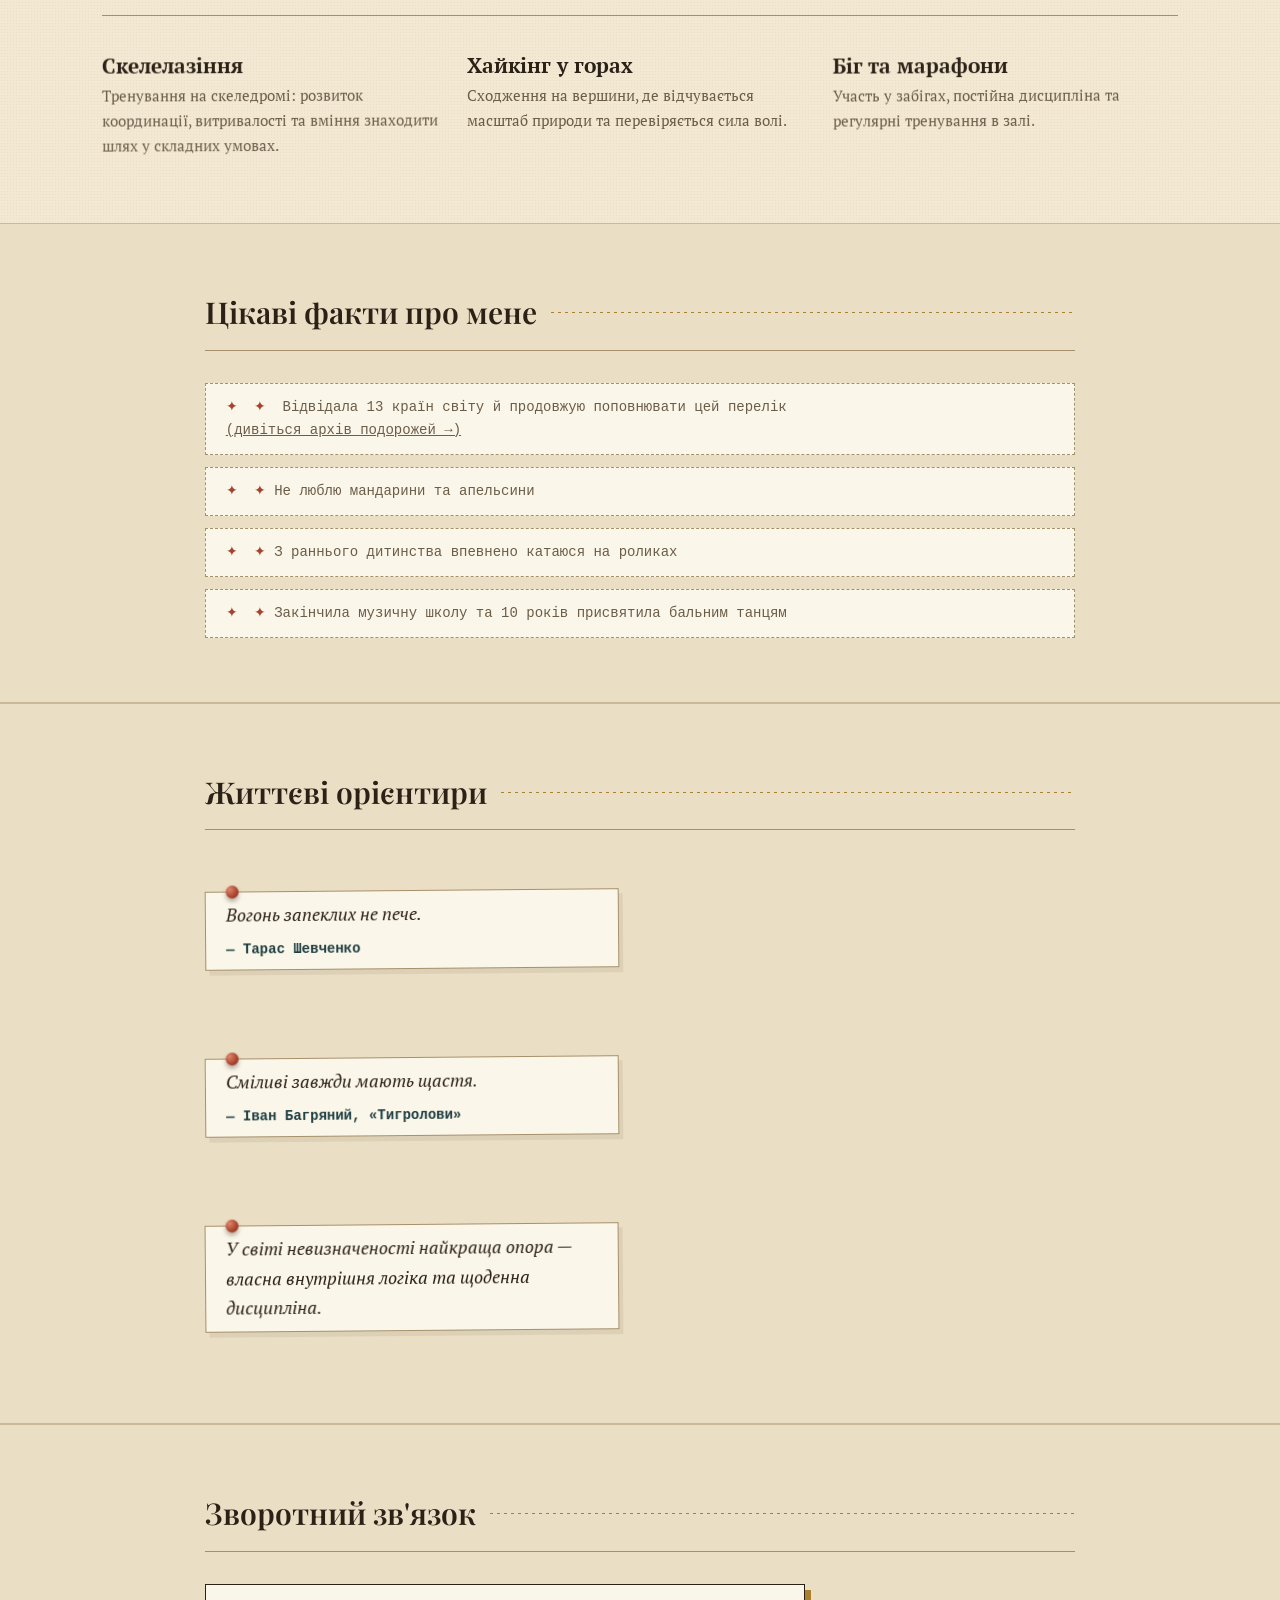
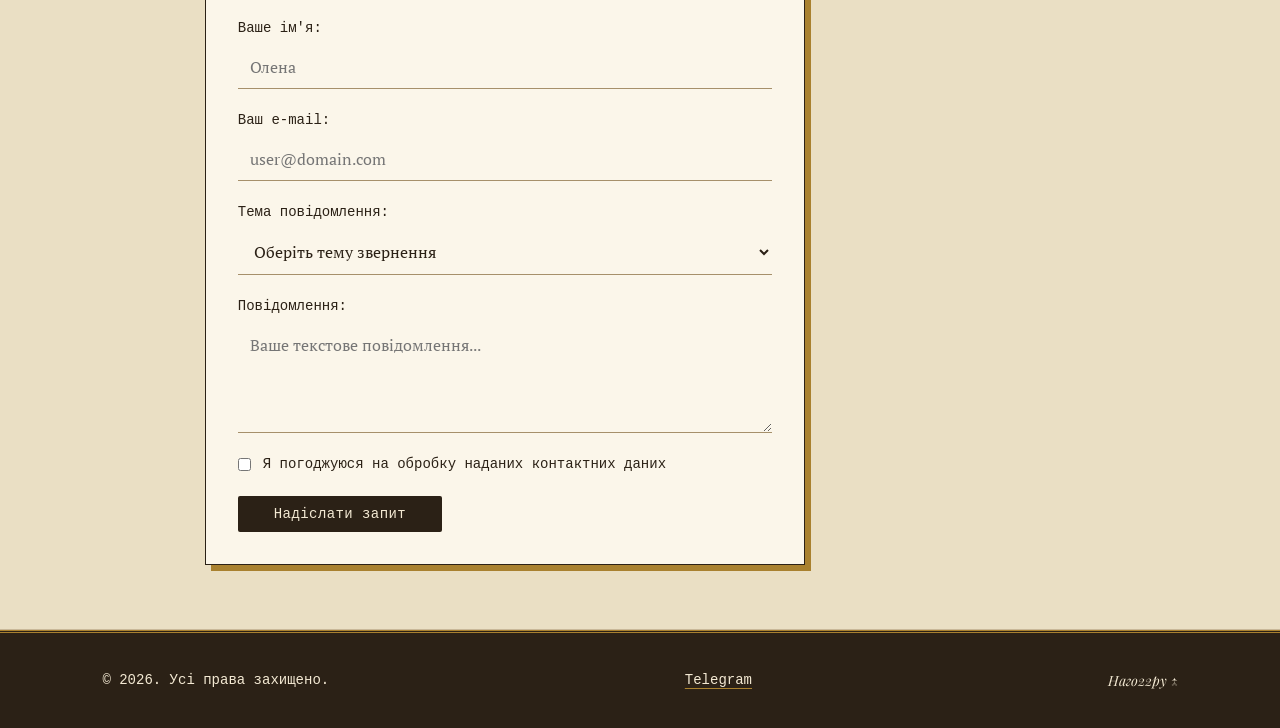
==== commit 33077b90: ".." ====
--- a/index.html
+++ b/index.html
@@ -86,7 +86,7 @@
         </blockquote>
 
         <address class="contact-info">
-          Зв'язатися зі мною можна через Telegram або Instagram.
+          Зв'язатися зі мною можна через Telegram.
         </address>
       </div>
     </div>
@@ -405,7 +405,6 @@
     <p>&copy; 2026. Усі права захищено.</p>
     <ul>
       <li><a href="https://t.me/miarxxx" target="_blank" rel="noopener noreferrer" aria-label="Telegram профіль">Telegram</a></li>
-      <li><a href="https://instagram.com" target="_blank" rel="noopener noreferrer" aria-label="Instagram профіль">Instagram</a></li>
     </ul>
     <a href="#about" class="footer-top">Наго22ру ↑</a>
   </div>
